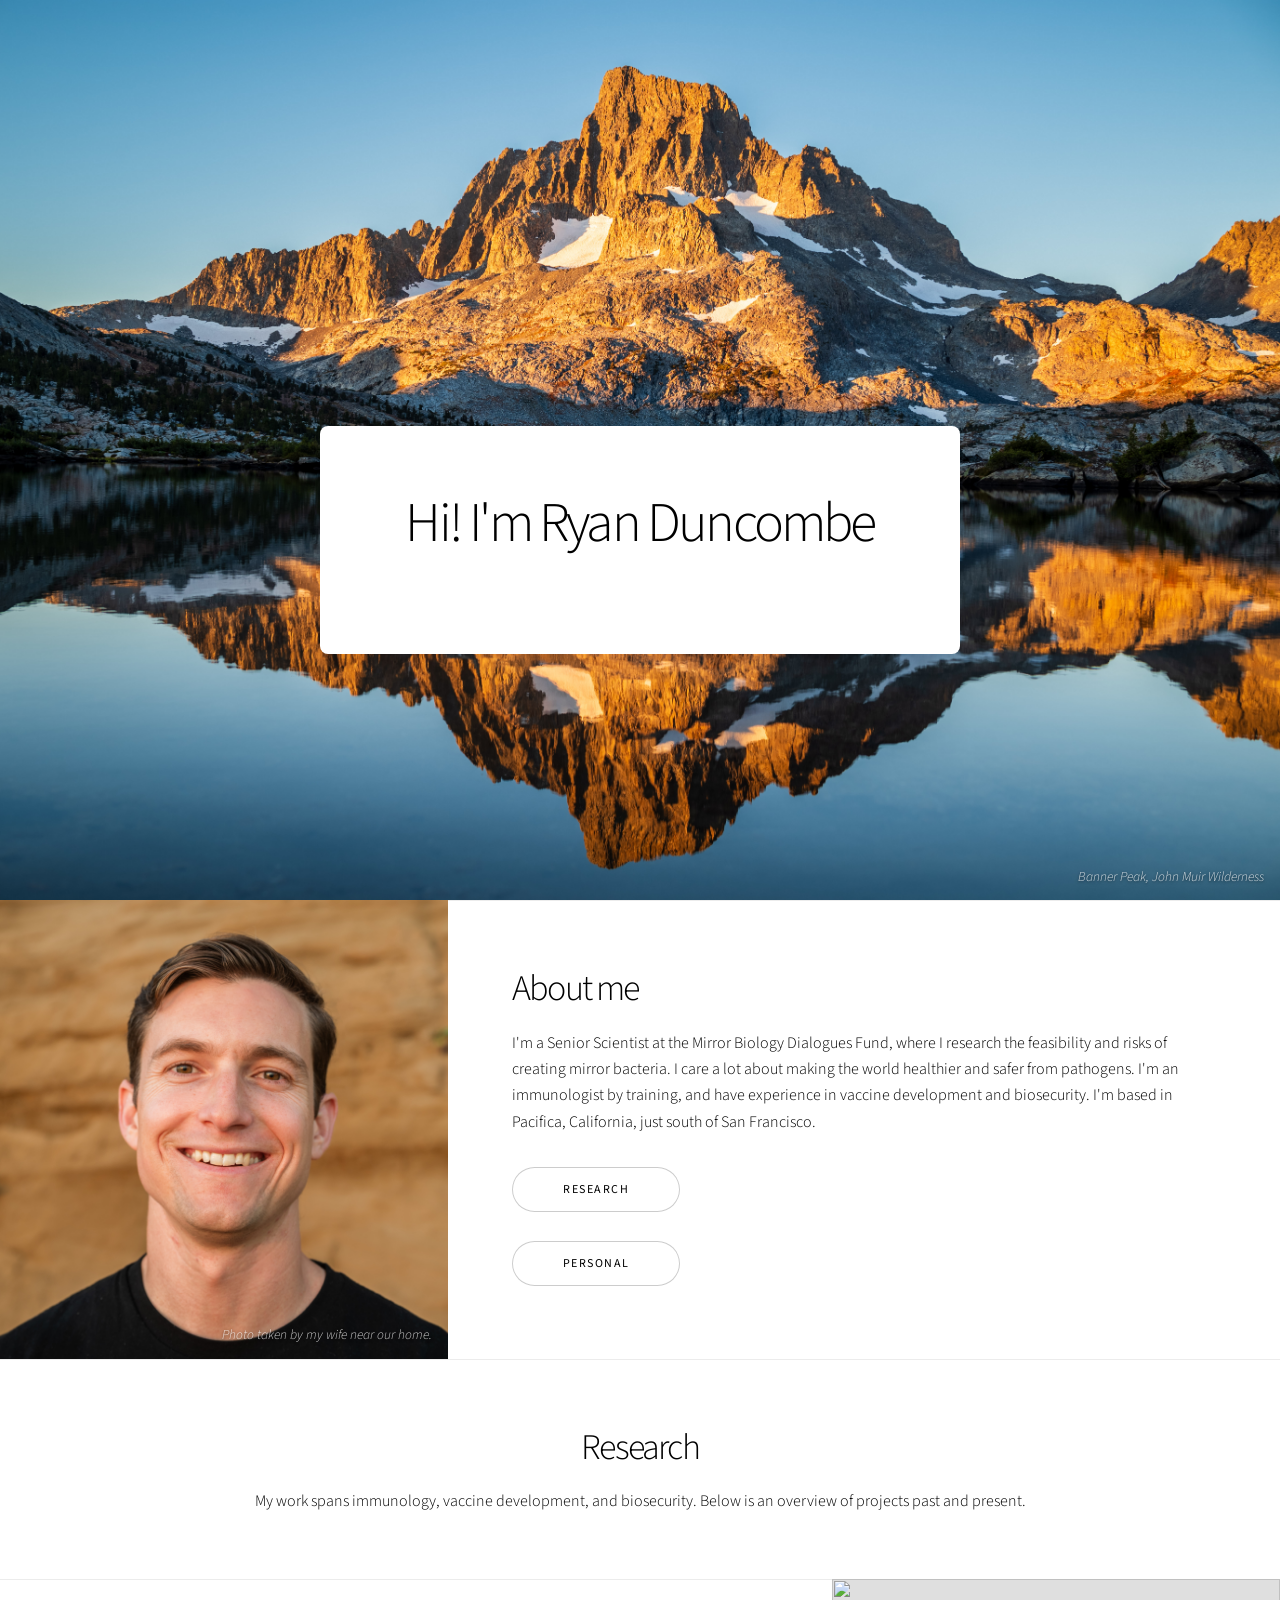
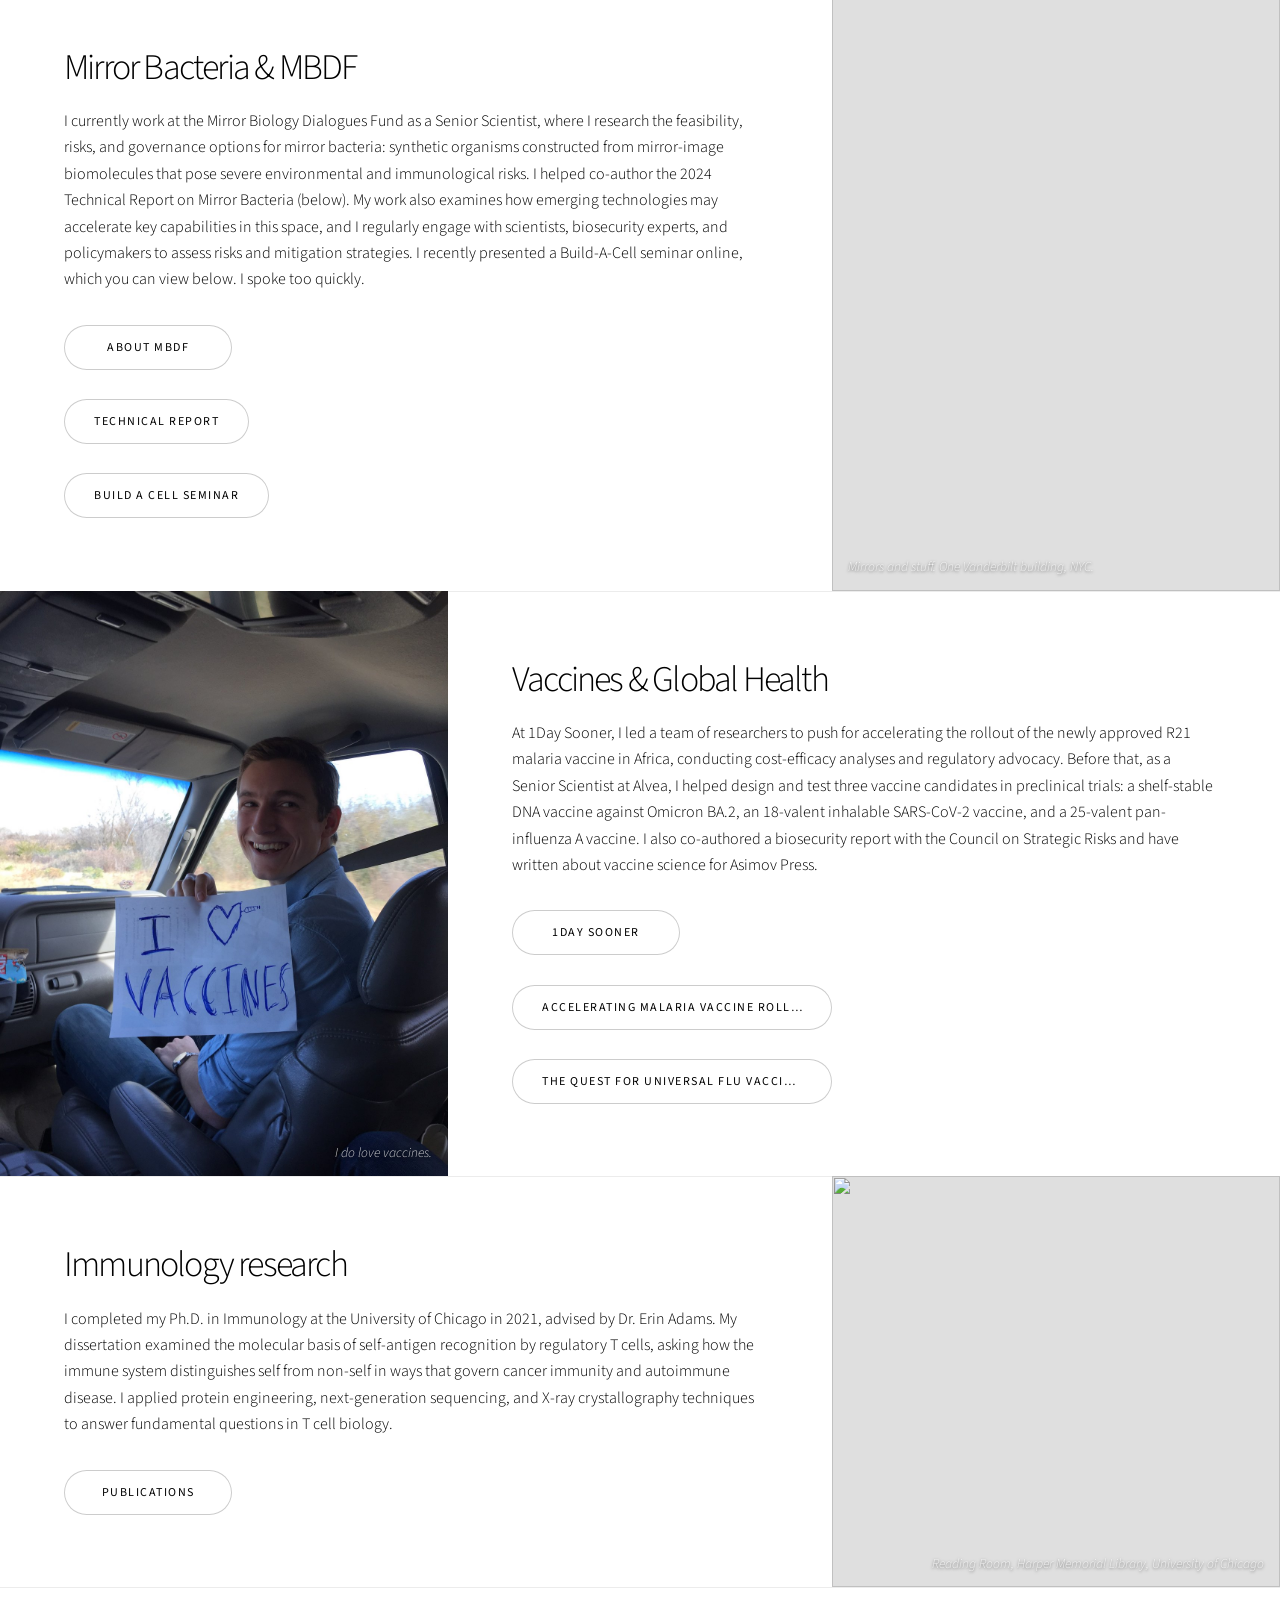
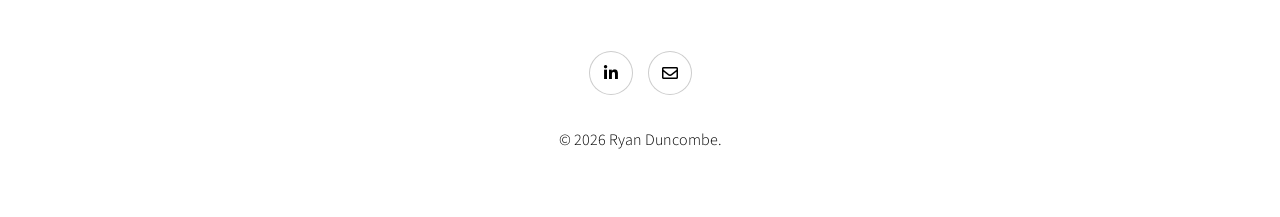
==== index.html @ a04cf66e "fixed books" ====
<!DOCTYPE HTML>
<!--
	Story by Pixelarity
	pixelarity.com | hello@pixelarity.com
	License: pixelarity.com/license
-->
<html>
	<head>
		<title>Ryan Duncombe</title>
		<meta charset="utf-8" />
		<meta name="viewport" content="width=device-width, initial-scale=1, user-scalable=no" />
		<link rel="stylesheet" href="assets/css/main.css" />
		<noscript><link rel="stylesheet" href="assets/css/noscript.css" /></noscript>
		<style>
			.actions.stacked .button { white-space: nowrap !important; }
			#wrapper > section:first-child .content {
				transform: translateY(10vh);
				text-align: center;
			}
			#wrapper > section:first-child .content h1 {
				margin-top: 0;
				margin-bottom: 0.25rem;
			}
		</style>
	</head>
	<body class="is-preload">

		<!-- Wrapper -->
			<div id="wrapper" class="divided">

				<!-- Banner -->
					<section class="banner style2 orient-center content-align-center image-position-center onload-image-fade-in onscroll-image-fade-in fullscreen">
						<div class="content">
							<h1>Hi! I'm Ryan Duncombe</h1>
							<p class="major"></p>
							<ul class="actions stacked">
							</ul>
						</div>
						<div class="image">
							<img src="images/bannerp.jpg" alt="" style="object-position: top;" />
							<p style="position: absolute; bottom: 0.75rem; right: 1rem; margin: 0; font-size: 0.85em; color: rgba(255,255,255,0.8); font-style: italic; text-shadow: 0 1px 3px rgba(0,0,0,0.6);">Banner Peak, John Muir Wilderness</p>
						</div>
					</section>

				<!-- About -->
					<section class="spotlight style1 orient-right content-align-left image-position-center onscroll-image-fade-in" id="about">
						<div class="content">
							<h2>About me</h2>
							<p>I'm a Senior Scientist at the Mirror Biology Dialogues Fund, where I research the feasibility and risks of creating mirror bacteria. I care a lot about making the world healthier and safer from pathogens. I'm an immunologist by training, and have experience in vaccine development and biosecurity. I'm based in Pacifica, California, just south of San Francisco.</p>
							<ul class="actions stacked">
								<li><a href="#research" class="button wide smooth-scroll-middle">Research</a></li>
								<li><a href="personal.html" class="button wide">Personal</a></li>
							</ul>
						</div>
						<div class="image">
							<img src="images/headshot.jpg" alt="" />
							<p style="position: absolute; bottom: 0.75rem; right: 1rem; margin: 0; font-size: 0.85em; color: rgba(255,255,255,0.8); font-style: italic; text-shadow: 0 1px 3px rgba(0,0,0,0.6);">Photo taken by my wife near our home.</p>
						</div>
					</section>

				<!-- Research -->
					<section class="wrapper style1 align-center" id="research">
						<div class="inner">
							<h2>Research</h2>
							<p>My work spans immunology, vaccine development, and biosecurity. Below is an overview of projects past and present.</p>
						</div>
					</section>

				<!-- Mirror Biology -->
					<section class="spotlight style1 orient-left content-align-left image-position-center onscroll-image-fade-in">
						<div class="content">
							<h2>Mirror Bacteria &amp; MBDF</h2>
							<p>I currently work at the Mirror Biology Dialogues Fund as a Senior Scientist, where I research the feasibility, risks, and governance options for mirror bacteria: synthetic organisms constructed from mirror-image biomolecules that pose severe environmental and immunological risks. I helped co-author the 2024 Technical Report on Mirror Bacteria (below). My work also examines how emerging technologies may accelerate key capabilities in this space, and I regularly engage with scientists, biosecurity experts, and policymakers to assess risks and mitigation strategies. I recently presented a Build-A-Cell seminar online, which you can view below. I spoke too quickly.</p>
							<ul class="actions stacked">
								<li><a href="https://mbdf.org" class="button wide">About MBDF</a></li>
								<li><a href="https://stacks.stanford.edu/file/druid:cv716pj4036/Technical%20Report%20on%20Mirror%20Bacteria%20Feasibility%20and%20Risks.pdf" class="button wide">Technical Report</a></li>
								<li><a href="https://www.youtube.com/watch?v=lYLIywiVwXE" class="button wide">Build a Cell Seminar</a></li>
							</ul>
						</div>
						<div class="image">
							<img src="images/mirrors.jpg" alt="" />
							<p style="position: absolute; bottom: 0.75rem; left: 1rem; margin: 0; font-size: 0.85em; color: rgba(255,255,255,0.8); font-style: italic; text-shadow: 0 1px 3px rgba(0,0,0,0.6);">Mirrors and stuff. One Vanderbilt building, NYC.</p>
						</div>
					</section>

				<!-- Vaccines & Global Health -->
					<section class="spotlight style1 orient-right content-align-left image-position-center onscroll-image-fade-in">
						<div class="content">
							<h2>Vaccines &amp; Global Health</h2>
							<p>At 1Day Sooner, I led a team of researchers to push for accelerating the rollout of the newly approved R21 malaria vaccine in Africa, conducting cost-efficacy analyses and regulatory advocacy. Before that, as a Senior Scientist at Alvea, I helped design and test three vaccine candidates in preclinical trials: a shelf-stable DNA vaccine against Omicron BA.2, an 18-valent inhalable SARS-CoV-2 vaccine, and a 25-valent pan-influenza A vaccine. I also co-authored a biosecurity report with the Council on Strategic Risks and have written about vaccine science for Asimov Press.</p>
							<ul class="actions stacked">
								<li><a href="https://www.1daysooner.org/" class="button wide">1Day Sooner</a></li>
								<li><a href="https://www.cgdev.org/publication/avoiding-another-lost-decade-malaria-vaccines" class="button wide">Accelerating malaria vaccine rollout</a></li>
								<li><a href="https://www.asimov.press/p/flu-vaccines" class="button wide">The Quest for Universal Flu Vaccines</a></li>
							</ul>
						</div>
						<div class="image">
							<img src="images/vaccines.jpg" alt="" />
								<p style="position: absolute; bottom: 0.75rem; right: 1rem; margin: 0; font-size: 0.85em; color: rgba(255,255,255,0.8); font-style: italic; text-shadow: 0 1px 3px rgba(0,0,0,0.6);">I do love vaccines.</p>

						</div>
					</section>

				<!-- Graduate School -->
					<section class="spotlight style1 orient-left content-align-left image-position-center onscroll-image-fade-in">
						<div class="content">
							<h2>Immunology research</h2>
							<p>I completed my Ph.D. in Immunology at the University of Chicago in 2021, advised by Dr. Erin Adams. My dissertation examined the molecular basis of self-antigen recognition by regulatory T cells, asking how the immune system distinguishes self from non-self in ways that govern cancer immunity and autoimmune disease. I applied protein engineering, next-generation sequencing, and X-ray crystallography techniques to answer fundamental questions in T cell biology.</p>
							<ul class="actions stacked">
								<li><a href="https://scholar.google.com/citations?user=dt-zPeYAAAAJ&hl=en&oi=ao" class="button wide">Publications</a></li>
							</ul>
						</div>
						<div class="image">
							<img src="images/Chicago.JPG" alt="" />
							<p style="position: absolute; bottom: 0.75rem; right: 1rem; margin: 0; font-size: 0.85em; color: rgba(255,255,255,0.8); font-style: italic; text-shadow: 0 1px 3px rgba(0,0,0,0.6);">Reading Room, Harper Memorial Library, University of Chicago</p>

						</div>
					</section>

				<!-- Footer -->
					<footer class="wrapper style1 align-center">
						<div class="inner">
							<ul class="icons">
								<li><a href="https://www.linkedin.com/in/ryan-duncombe/" class="icon brands style2 fa-linkedin-in"><span class="label">LinkedIn</span></a></li>
								<li><a href="mailto:ryduncombe@gmail.com" class="icon style2 fa-envelope"><span class="label">Email</span></a></li>
							</ul>
							<p>&copy; 2026 Ryan Duncombe.</p>
						</div>
					</footer>

			</div>

		<!-- Scripts -->
			<script src="assets/js/jquery.min.js"></script>
			<script src="assets/js/jquery.scrollex.min.js"></script>
			<script src="assets/js/jquery.scrolly.min.js"></script>
			<script src="assets/js/browser.min.js"></script>
			<script src="assets/js/breakpoints.min.js"></script>
			<script src="assets/js/util.js"></script>
			<script src="assets/js/main.js"></script>

	</body>
</html>
---- assets/css/main.css ----
@import url(fontawesome-all.min.css);
@import url("https://fonts.googleapis.com/css?family=Source+Sans+Pro:300,300i,400,400i");

/*
	Story by Pixelarity
	pixelarity.com | hello@pixelarity.com
	License: pixelarity.com/license
*/

html, body, div, span, applet, object,
iframe, h1, h2, h3, h4, h5, h6, p, blockquote,
pre, a, abbr, acronym, address, big, cite,
code, del, dfn, em, img, ins, kbd, q, s, samp,
small, strike, strong, sub, sup, tt, var, b,
u, i, center, dl, dt, dd, ol, ul, li, fieldset,
form, label, legend, table, caption, tbody,
tfoot, thead, tr, th, td, article, aside,
canvas, details, embed, figure, figcaption,
footer, header, hgroup, menu, nav, output, ruby,
section, summary, time, mark, audio, video {
	margin: 0;
	padding: 0;
	border: 0;
	font-size: 100%;
	font: inherit;
	vertical-align: baseline;}

article, aside, details, figcaption, figure,
footer, header, hgroup, menu, nav, section {
	display: block;}

body {
	line-height: 1;
}

ol, ul {
	list-style: none;
}

blockquote, q {
	quotes: none;
}

	blockquote:before, blockquote:after, q:before, q:after {
		content: '';
		content: none;
	}

table {
	border-collapse: collapse;
	border-spacing: 0;
}

body {
	-webkit-text-size-adjust: none;
}

mark {
	background-color: transparent;
	color: inherit;
}

input::-moz-focus-inner {
	border: 0;
	padding: 0;
}

input, select, textarea {
	-moz-appearance: none;
	-webkit-appearance: none;
	-ms-appearance: none;
	appearance: none;
}

/* Basic */

	@-ms-viewport {
		width: device-width;
	}

	body {
		-ms-overflow-style: scrollbar;
	}

	@media screen and (max-width: 480px) {

		html, body {
			min-width: 320px;
		}

	}

	html {
		box-sizing: border-box;
	}

	*, *:before, *:after {
		box-sizing: inherit;
	}

	body {
		background: #ffffff;
	}

		body.is-preload *, body.is-preload *:before, body.is-preload *:after {
			-moz-animation: none !important;
			-webkit-animation: none !important;
			-ms-animation: none !important;
			animation: none !important;
			-moz-transition: none !important;
			-webkit-transition: none !important;
			-ms-transition: none !important;
			transition: none !important;
		}

/* Type */

	html {
		font-size: 18pt;
	}

		@media screen and (max-width: 1680px) {

			html {
				font-size: 14pt;
			}

		}

		@media screen and (max-width: 1280px) {

			html {
				font-size: 12pt;
			}

		}

		@media screen and (max-width: 736px) {

			html {
				font-size: 11pt;
			}

		}

		@media screen and (max-width: 360px) {

			html {
				font-size: 10pt;
			}

		}

	body {
		background-color: #ffffff;
		color: #000000;
	}

	body, input, select, textarea {
		font-family: "Source Sans Pro", Helvetica, sans-serif;
		font-size: 1rem;
		font-weight: 300;
		line-height: 1.65;
	}

	a {
		-moz-transition: color 0.2s ease-in-out;
		-webkit-transition: color 0.2s ease-in-out;
		-ms-transition: color 0.2s ease-in-out;
		transition: color 0.2s ease-in-out;
		text-decoration: underline;
	}

		a:hover {
			text-decoration: none;
		}

	strong, b {
		font-weight: 400;
	}

	em, i {
		font-style: italic;
	}

	p {
		margin: 0 0 2rem 0;
	}

		p.major {
			font-size: 1.25rem;
		}

	h1, h2, h3, h4, h5, h6 {
		font-weight: 300;
		line-height: 1.375;
		letter-spacing: -0.05em;
		margin: 0 0 1rem 0;
	}

		h1 a, h2 a, h3 a, h4 a, h5 a, h6 a {
			color: inherit;
			text-decoration: none;
		}

	h1 {
		font-size: 3.5rem;
		line-height: 1.2;
	}

	h2 {
		font-size: 2.25rem;
	}

	h3 {
		font-size: 1.5rem;
	}

	h4 {
		font-size: 1.1rem;
	}

	h5 {
		font-size: 0.9rem;
	}

	h6 {
		font-size: 0.7rem;
	}

	sub {
		font-size: 0.8rem;
		position: relative;
		top: 0.5rem;
	}

	sup {
		font-size: 0.8rem;
		position: relative;
		top: -0.5rem;
	}

	blockquote {
		border-left: solid 4px;
		font-style: italic;
		margin: 0 0 2rem 0;
		padding: 0.5rem 0 0.5rem 2rem;
	}

	code {
		border-radius: 4px;
		font-family: "Courier New", monospace;
		font-size: 0.9em;
		margin: 0 0.25rem;
		padding: 0.25rem 0.325rem;
	}

	pre {
		-webkit-overflow-scrolling: touch;
		font-family: "Courier New", monospace;
		font-size: 0.9em;
		margin: 0 0 2rem 0;
	}

		pre code {
			display: block;
			line-height: 1.5;
			padding: 0.75rem 1rem;
			overflow-x: auto;
		}

	hr {
		border: 0;
		border-bottom: solid 1px;
		margin: 2.5rem 0;
	}

		hr.major {
			margin: 3.5rem 0;
		}

	.align-left {
		text-align: left;
	}

	.align-center {
		text-align: center;
	}

	.align-right {
		text-align: right;
	}

	@media screen and (max-width: 736px) {

		p.major {
			font-size: 1.1rem;
		}

		h1 {
			font-size: 2.5rem;
		}

		h2 {
			font-size: 2rem;
		}

		h3 {
			font-size: 1.25rem;
		}

		h4 {
			font-size: 1rem;
		}

	}

	input, select, textarea {
		color: #000000;
	}

	a {
		color: #000000;
	}

		a:hover {
			color: #47D3E5;
		}

	strong, b {
		color: #000000;
	}

	h1, h2, h3, h4, h5, h6 {
		color: #000000;
	}

	blockquote {
		border-left-color: rgba(0, 0, 0, 0.2);
	}

	code {
		background: rgba(0, 0, 0, 0.05);
		border-color: rgba(0, 0, 0, 0.2);
	}

	hr {
		border-bottom-color: rgba(0, 0, 0, 0.2);
	}

/* Row */

	.row {
		display: flex;
		flex-wrap: wrap;
		box-sizing: border-box;
		align-items: stretch;
	}

		.row > * {
			box-sizing: border-box;
		}

		.row.gtr-uniform > * > :last-child {
			margin-bottom: 0;
		}

		.row.aln-left {
			justify-content: flex-start;
		}

		.row.aln-center {
			justify-content: center;
		}

		.row.aln-right {
			justify-content: flex-end;
		}

		.row.aln-top {
			align-items: flex-start;
		}

		.row.aln-middle {
			align-items: center;
		}

		.row.aln-bottom {
			align-items: flex-end;
		}

		.row > .imp {
			order: -1;
		}

		.row > .col-1 {
			width: 8.33333%;
		}

		.row > .off-1 {
			margin-left: 8.33333%;
		}

		.row > .col-2 {
			width: 16.66667%;
		}

		.row > .off-2 {
			margin-left: 16.66667%;
		}

		.row > .col-3 {
			width: 25%;
		}

		.row > .off-3 {
			margin-left: 25%;
		}

		.row > .col-4 {
			width: 33.33333%;
		}

		.row > .off-4 {
			margin-left: 33.33333%;
		}

		.row > .col-5 {
			width: 41.66667%;
		}

		.row > .off-5 {
			margin-left: 41.66667%;
		}

		.row > .col-6 {
			width: 50%;
		}

		.row > .off-6 {
			margin-left: 50%;
		}

		.row > .col-7 {
			width: 58.33333%;
		}

		.row > .off-7 {
			margin-left: 58.33333%;
		}

		.row > .col-8 {
			width: 66.66667%;
		}

		.row > .off-8 {
			margin-left: 66.66667%;
		}

		.row > .col-9 {
			width: 75%;
		}

		.row > .off-9 {
			margin-left: 75%;
		}

		.row > .col-10 {
			width: 83.33333%;
		}

		.row > .off-10 {
			margin-left: 83.33333%;
		}

		.row > .col-11 {
			width: 91.66667%;
		}

		.row > .off-11 {
			margin-left: 91.66667%;
		}

		.row > .col-12 {
			width: 100%;
		}

		.row > .off-12 {
			margin-left: 100%;
		}

		.row.gtr-0 {
			margin-top: 0;
			margin-left: 0rem;
		}

			.row.gtr-0 > * {
				padding: 0 0 0 0rem;
			}

			.row.gtr-0.gtr-uniform {
				margin-top: 0rem;
			}

				.row.gtr-0.gtr-uniform > * {
					padding-top: 0rem;
				}

		.row.gtr-25 {
			margin-top: 0;
			margin-left: -0.5rem;
		}

			.row.gtr-25 > * {
				padding: 0 0 0 0.5rem;
			}

			.row.gtr-25.gtr-uniform {
				margin-top: -0.5rem;
			}

				.row.gtr-25.gtr-uniform > * {
					padding-top: 0.5rem;
				}

		.row.gtr-50 {
			margin-top: 0;
			margin-left: -1rem;
		}

			.row.gtr-50 > * {
				padding: 0 0 0 1rem;
			}

			.row.gtr-50.gtr-uniform {
				margin-top: -1rem;
			}

				.row.gtr-50.gtr-uniform > * {
					padding-top: 1rem;
				}

		.row {
			margin-top: 0;
			margin-left: -2rem;
		}

			.row > * {
				padding: 0 0 0 2rem;
			}

			.row.gtr-uniform {
				margin-top: -2rem;
			}

				.row.gtr-uniform > * {
					padding-top: 2rem;
				}

		.row.gtr-150 {
			margin-top: 0;
			margin-left: -3rem;
		}

			.row.gtr-150 > * {
				padding: 0 0 0 3rem;
			}

			.row.gtr-150.gtr-uniform {
				margin-top: -3rem;
			}

				.row.gtr-150.gtr-uniform > * {
					padding-top: 3rem;
				}

		.row.gtr-200 {
			margin-top: 0;
			margin-left: -4rem;
		}

			.row.gtr-200 > * {
				padding: 0 0 0 4rem;
			}

			.row.gtr-200.gtr-uniform {
				margin-top: -4rem;
			}

				.row.gtr-200.gtr-uniform > * {
					padding-top: 4rem;
				}

		@media screen and (max-width: 1680px) {

			.row {
				display: flex;
				flex-wrap: wrap;
				box-sizing: border-box;
				align-items: stretch;
			}

				.row > * {
					box-sizing: border-box;
				}

				.row.gtr-uniform > * > :last-child {
					margin-bottom: 0;
				}

				.row.aln-left {
					justify-content: flex-start;
				}

				.row.aln-center {
					justify-content: center;
				}

				.row.aln-right {
					justify-content: flex-end;
				}

				.row.aln-top {
					align-items: flex-start;
				}

				.row.aln-middle {
					align-items: center;
				}

				.row.aln-bottom {
					align-items: flex-end;
				}

				.row > .imp-xlarge {
					order: -1;
				}

				.row > .col-1-xlarge {
					width: 8.33333%;
				}

				.row > .off-1-xlarge {
					margin-left: 8.33333%;
				}

				.row > .col-2-xlarge {
					width: 16.66667%;
				}

				.row > .off-2-xlarge {
					margin-left: 16.66667%;
				}

				.row > .col-3-xlarge {
					width: 25%;
				}

				.row > .off-3-xlarge {
					margin-left: 25%;
				}

				.row > .col-4-xlarge {
					width: 33.33333%;
				}

				.row > .off-4-xlarge {
					margin-left: 33.33333%;
				}

				.row > .col-5-xlarge {
					width: 41.66667%;
				}

				.row > .off-5-xlarge {
					margin-left: 41.66667%;
				}

				.row > .col-6-xlarge {
					width: 50%;
				}

				.row > .off-6-xlarge {
					margin-left: 50%;
				}

				.row > .col-7-xlarge {
					width: 58.33333%;
				}

				.row > .off-7-xlarge {
					margin-left: 58.33333%;
				}

				.row > .col-8-xlarge {
					width: 66.66667%;
				}

				.row > .off-8-xlarge {
					margin-left: 66.66667%;
				}

				.row > .col-9-xlarge {
					width: 75%;
				}

				.row > .off-9-xlarge {
					margin-left: 75%;
				}

				.row > .col-10-xlarge {
					width: 83.33333%;
				}

				.row > .off-10-xlarge {
					margin-left: 83.33333%;
				}

				.row > .col-11-xlarge {
					width: 91.66667%;
				}

				.row > .off-11-xlarge {
					margin-left: 91.66667%;
				}

				.row > .col-12-xlarge {
					width: 100%;
				}

				.row > .off-12-xlarge {
					margin-left: 100%;
				}

				.row.gtr-0 {
					margin-top: 0;
					margin-left: 0rem;
				}

					.row.gtr-0 > * {
						padding: 0 0 0 0rem;
					}

					.row.gtr-0.gtr-uniform {
						margin-top: 0rem;
					}

						.row.gtr-0.gtr-uniform > * {
							padding-top: 0rem;
						}

				.row.gtr-25 {
					margin-top: 0;
					margin-left: -0.5rem;
				}

					.row.gtr-25 > * {
						padding: 0 0 0 0.5rem;
					}

					.row.gtr-25.gtr-uniform {
						margin-top: -0.5rem;
					}

						.row.gtr-25.gtr-uniform > * {
							padding-top: 0.5rem;
						}

				.row.gtr-50 {
					margin-top: 0;
					margin-left: -1rem;
				}

					.row.gtr-50 > * {
						padding: 0 0 0 1rem;
					}

					.row.gtr-50.gtr-uniform {
						margin-top: -1rem;
					}

						.row.gtr-50.gtr-uniform > * {
							padding-top: 1rem;
						}

				.row {
					margin-top: 0;
					margin-left: -2rem;
				}

					.row > * {
						padding: 0 0 0 2rem;
					}

					.row.gtr-uniform {
						margin-top: -2rem;
					}

						.row.gtr-uniform > * {
							padding-top: 2rem;
						}

				.row.gtr-150 {
					margin-top: 0;
					margin-left: -3rem;
				}

					.row.gtr-150 > * {
						padding: 0 0 0 3rem;
					}

					.row.gtr-150.gtr-uniform {
						margin-top: -3rem;
					}

						.row.gtr-150.gtr-uniform > * {
							padding-top: 3rem;
						}

				.row.gtr-200 {
					margin-top: 0;
					margin-left: -4rem;
				}

					.row.gtr-200 > * {
						padding: 0 0 0 4rem;
					}

					.row.gtr-200.gtr-uniform {
						margin-top: -4rem;
					}

						.row.gtr-200.gtr-uniform > * {
							padding-top: 4rem;
						}

		}

		@media screen and (max-width: 1280px) {

			.row {
				display: flex;
				flex-wrap: wrap;
				box-sizing: border-box;
				align-items: stretch;
			}

				.row > * {
					box-sizing: border-box;
				}

				.row.gtr-uniform > * > :last-child {
					margin-bottom: 0;
				}

				.row.aln-left {
					justify-content: flex-start;
				}

				.row.aln-center {
					justify-content: center;
				}

				.row.aln-right {
					justify-content: flex-end;
				}

				.row.aln-top {
					align-items: flex-start;
				}

				.row.aln-middle {
					align-items: center;
				}

				.row.aln-bottom {
					align-items: flex-end;
				}

				.row > .imp-large {
					order: -1;
				}

				.row > .col-1-large {
					width: 8.33333%;
				}

				.row > .off-1-large {
					margin-left: 8.33333%;
				}

				.row > .col-2-large {
					width: 16.66667%;
				}

				.row > .off-2-large {
					margin-left: 16.66667%;
				}

				.row > .col-3-large {
					width: 25%;
				}

				.row > .off-3-large {
					margin-left: 25%;
				}

				.row > .col-4-large {
					width: 33.33333%;
				}

				.row > .off-4-large {
					margin-left: 33.33333%;
				}

				.row > .col-5-large {
					width: 41.66667%;
				}

				.row > .off-5-large {
					margin-left: 41.66667%;
				}

				.row > .col-6-large {
					width: 50%;
				}

				.row > .off-6-large {
					margin-left: 50%;
				}

				.row > .col-7-large {
					width: 58.33333%;
				}

				.row > .off-7-large {
					margin-left: 58.33333%;
				}

				.row > .col-8-large {
					width: 66.66667%;
				}

				.row > .off-8-large {
					margin-left: 66.66667%;
				}

				.row > .col-9-large {
					width: 75%;
				}

				.row > .off-9-large {
					margin-left: 75%;
				}

				.row > .col-10-large {
					width: 83.33333%;
				}

				.row > .off-10-large {
					margin-left: 83.33333%;
				}

				.row > .col-11-large {
					width: 91.66667%;
				}

				.row > .off-11-large {
					margin-left: 91.66667%;
				}

				.row > .col-12-large {
					width: 100%;
				}

				.row > .off-12-large {
					margin-left: 100%;
				}

				.row.gtr-0 {
					margin-top: 0;
					margin-left: 0rem;
				}

					.row.gtr-0 > * {
						padding: 0 0 0 0rem;
					}

					.row.gtr-0.gtr-uniform {
						margin-top: 0rem;
					}

						.row.gtr-0.gtr-uniform > * {
							padding-top: 0rem;
						}

				.row.gtr-25 {
					margin-top: 0;
					margin-left: -0.5rem;
				}

					.row.gtr-25 > * {
						padding: 0 0 0 0.5rem;
					}

					.row.gtr-25.gtr-uniform {
						margin-top: -0.5rem;
					}

						.row.gtr-25.gtr-uniform > * {
							padding-top: 0.5rem;
						}

				.row.gtr-50 {
					margin-top: 0;
					margin-left: -1rem;
				}

					.row.gtr-50 > * {
						padding: 0 0 0 1rem;
					}

					.row.gtr-50.gtr-uniform {
						margin-top: -1rem;
					}

						.row.gtr-50.gtr-uniform > * {
							padding-top: 1rem;
						}

				.row {
					margin-top: 0;
					margin-left: -2rem;
				}

					.row > * {
						padding: 0 0 0 2rem;
					}

					.row.gtr-uniform {
						margin-top: -2rem;
					}

						.row.gtr-uniform > * {
							padding-top: 2rem;
						}

				.row.gtr-150 {
					margin-top: 0;
					margin-left: -3rem;
				}

					.row.gtr-150 > * {
						padding: 0 0 0 3rem;
					}

					.row.gtr-150.gtr-uniform {
						margin-top: -3rem;
					}

						.row.gtr-150.gtr-uniform > * {
							padding-top: 3rem;
						}

				.row.gtr-200 {
					margin-top: 0;
					margin-left: -4rem;
				}

					.row.gtr-200 > * {
						padding: 0 0 0 4rem;
					}

					.row.gtr-200.gtr-uniform {
						margin-top: -4rem;
					}

						.row.gtr-200.gtr-uniform > * {
							padding-top: 4rem;
						}

		}

		@media screen and (max-width: 980px) {

			.row {
				display: flex;
				flex-wrap: wrap;
				box-sizing: border-box;
				align-items: stretch;
			}

				.row > * {
					box-sizing: border-box;
				}

				.row.gtr-uniform > * > :last-child {
					margin-bottom: 0;
				}

				.row.aln-left {
					justify-content: flex-start;
				}

				.row.aln-center {
					justify-content: center;
				}

				.row.aln-right {
					justify-content: flex-end;
				}

				.row.aln-top {
					align-items: flex-start;
				}

				.row.aln-middle {
					align-items: center;
				}

				.row.aln-bottom {
					align-items: flex-end;
				}

				.row > .imp-medium {
					order: -1;
				}

				.row > .col-1-medium {
					width: 8.33333%;
				}

				.row > .off-1-medium {
					margin-left: 8.33333%;
				}

				.row > .col-2-medium {
					width: 16.66667%;
				}

				.row > .off-2-medium {
					margin-left: 16.66667%;
				}

				.row > .col-3-medium {
					width: 25%;
				}

				.row > .off-3-medium {
					margin-left: 25%;
				}

				.row > .col-4-medium {
					width: 33.33333%;
				}

				.row > .off-4-medium {
					margin-left: 33.33333%;
				}

				.row > .col-5-medium {
					width: 41.66667%;
				}

				.row > .off-5-medium {
					margin-left: 41.66667%;
				}

				.row > .col-6-medium {
					width: 50%;
				}

				.row > .off-6-medium {
					margin-left: 50%;
				}

				.row > .col-7-medium {
					width: 58.33333%;
				}

				.row > .off-7-medium {
					margin-left: 58.33333%;
				}

				.row > .col-8-medium {
					width: 66.66667%;
				}

				.row > .off-8-medium {
					margin-left: 66.66667%;
				}

				.row > .col-9-medium {
					width: 75%;
				}

				.row > .off-9-medium {
					margin-left: 75%;
				}

				.row > .col-10-medium {
					width: 83.33333%;
				}

				.row > .off-10-medium {
					margin-left: 83.33333%;
				}

				.row > .col-11-medium {
					width: 91.66667%;
				}

				.row > .off-11-medium {
					margin-left: 91.66667%;
				}

				.row > .col-12-medium {
					width: 100%;
				}

				.row > .off-12-medium {
					margin-left: 100%;
				}

				.row.gtr-0 {
					margin-top: 0;
					margin-left: 0rem;
				}

					.row.gtr-0 > * {
						padding: 0 0 0 0rem;
					}

					.row.gtr-0.gtr-uniform {
						margin-top: 0rem;
					}

						.row.gtr-0.gtr-uniform > * {
							padding-top: 0rem;
						}

				.row.gtr-25 {
					margin-top: 0;
					margin-left: -0.5rem;
				}

					.row.gtr-25 > * {
						padding: 0 0 0 0.5rem;
					}

					.row.gtr-25.gtr-uniform {
						margin-top: -0.5rem;
					}

						.row.gtr-25.gtr-uniform > * {
							padding-top: 0.5rem;
						}

				.row.gtr-50 {
					margin-top: 0;
					margin-left: -1rem;
				}

					.row.gtr-50 > * {
						padding: 0 0 0 1rem;
					}

					.row.gtr-50.gtr-uniform {
						margin-top: -1rem;
					}

						.row.gtr-50.gtr-uniform > * {
							padding-top: 1rem;
						}

				.row {
					margin-top: 0;
					margin-left: -2rem;
				}

					.row > * {
						padding: 0 0 0 2rem;
					}

					.row.gtr-uniform {
						margin-top: -2rem;
					}

						.row.gtr-uniform > * {
							padding-top: 2rem;
						}

				.row.gtr-150 {
					margin-top: 0;
					margin-left: -3rem;
				}

					.row.gtr-150 > * {
						padding: 0 0 0 3rem;
					}

					.row.gtr-150.gtr-uniform {
						margin-top: -3rem;
					}

						.row.gtr-150.gtr-uniform > * {
							padding-top: 3rem;
						}

				.row.gtr-200 {
					margin-top: 0;
					margin-left: -4rem;
				}

					.row.gtr-200 > * {
						padding: 0 0 0 4rem;
					}

					.row.gtr-200.gtr-uniform {
						margin-top: -4rem;
					}

						.row.gtr-200.gtr-uniform > * {
							padding-top: 4rem;
						}

		}

		@media screen and (max-width: 736px) {

			.row {
				display: flex;
				flex-wrap: wrap;
				box-sizing: border-box;
				align-items: stretch;
			}

				.row > * {
					box-sizing: border-box;
				}

				.row.gtr-uniform > * > :last-child {
					margin-bottom: 0;
				}

				.row.aln-left {
					justify-content: flex-start;
				}

				.row.aln-center {
					justify-content: center;
				}

				.row.aln-right {
					justify-content: flex-end;
				}

				.row.aln-top {
					align-items: flex-start;
				}

				.row.aln-middle {
					align-items: center;
				}

				.row.aln-bottom {
					align-items: flex-end;
				}

				.row > .imp-small {
					order: -1;
				}

				.row > .col-1-small {
					width: 8.33333%;
				}

				.row > .off-1-small {
					margin-left: 8.33333%;
				}

				.row > .col-2-small {
					width: 16.66667%;
				}

				.row > .off-2-small {
					margin-left: 16.66667%;
				}

				.row > .col-3-small {
					width: 25%;
				}

				.row > .off-3-small {
					margin-left: 25%;
				}

				.row > .col-4-small {
					width: 33.33333%;
				}

				.row > .off-4-small {
					margin-left: 33.33333%;
				}

				.row > .col-5-small {
					width: 41.66667%;
				}

				.row > .off-5-small {
					margin-left: 41.66667%;
				}

				.row > .col-6-small {
					width: 50%;
				}

				.row > .off-6-small {
					margin-left: 50%;
				}

				.row > .col-7-small {
					width: 58.33333%;
				}

				.row > .off-7-small {
					margin-left: 58.33333%;
				}

				.row > .col-8-small {
					width: 66.66667%;
				}

				.row > .off-8-small {
					margin-left: 66.66667%;
				}

				.row > .col-9-small {
					width: 75%;
				}

				.row > .off-9-small {
					margin-left: 75%;
				}

				.row > .col-10-small {
					width: 83.33333%;
				}

				.row > .off-10-small {
					margin-left: 83.33333%;
				}

				.row > .col-11-small {
					width: 91.66667%;
				}

				.row > .off-11-small {
					margin-left: 91.66667%;
				}

				.row > .col-12-small {
					width: 100%;
				}

				.row > .off-12-small {
					margin-left: 100%;
				}

				.row.gtr-0 {
					margin-top: 0;
					margin-left: 0rem;
				}

					.row.gtr-0 > * {
						padding: 0 0 0 0rem;
					}

					.row.gtr-0.gtr-uniform {
						margin-top: 0rem;
					}

						.row.gtr-0.gtr-uniform > * {
							padding-top: 0rem;
						}

				.row.gtr-25 {
					margin-top: 0;
					margin-left: -0.5rem;
				}

					.row.gtr-25 > * {
						padding: 0 0 0 0.5rem;
					}

					.row.gtr-25.gtr-uniform {
						margin-top: -0.5rem;
					}

						.row.gtr-25.gtr-uniform > * {
							padding-top: 0.5rem;
						}

				.row.gtr-50 {
					margin-top: 0;
					margin-left: -1rem;
				}

					.row.gtr-50 > * {
						padding: 0 0 0 1rem;
					}

					.row.gtr-50.gtr-uniform {
						margin-top: -1rem;
					}

						.row.gtr-50.gtr-uniform > * {
							padding-top: 1rem;
						}

				.row {
					margin-top: 0;
					margin-left: -2rem;
				}

					.row > * {
						padding: 0 0 0 2rem;
					}

					.row.gtr-uniform {
						margin-top: -2rem;
					}

						.row.gtr-uniform > * {
							padding-top: 2rem;
						}

				.row.gtr-150 {
					margin-top: 0;
					margin-left: -3rem;
				}

					.row.gtr-150 > * {
						padding: 0 0 0 3rem;
					}

					.row.gtr-150.gtr-uniform {
						margin-top: -3rem;
					}

						.row.gtr-150.gtr-uniform > * {
							padding-top: 3rem;
						}

				.row.gtr-200 {
					margin-top: 0;
					margin-left: -4rem;
				}

					.row.gtr-200 > * {
						padding: 0 0 0 4rem;
					}

					.row.gtr-200.gtr-uniform {
						margin-top: -4rem;
					}

						.row.gtr-200.gtr-uniform > * {
							padding-top: 4rem;
						}

		}

		@media screen and (max-width: 480px) {

			.row {
				display: flex;
				flex-wrap: wrap;
				box-sizing: border-box;
				align-items: stretch;
			}

				.row > * {
					box-sizing: border-box;
				}

				.row.gtr-uniform > * > :last-child {
					margin-bottom: 0;
				}

				.row.aln-left {
					justify-content: flex-start;
				}

				.row.aln-center {
					justify-content: center;
				}

				.row.aln-right {
					justify-content: flex-end;
				}

				.row.aln-top {
					align-items: flex-start;
				}

				.row.aln-middle {
					align-items: center;
				}

				.row.aln-bottom {
					align-items: flex-end;
				}

				.row > .imp-xsmall {
					order: -1;
				}

				.row > .col-1-xsmall {
					width: 8.33333%;
				}

				.row > .off-1-xsmall {
					margin-left: 8.33333%;
				}

				.row > .col-2-xsmall {
					width: 16.66667%;
				}

				.row > .off-2-xsmall {
					margin-left: 16.66667%;
				}

				.row > .col-3-xsmall {
					width: 25%;
				}

				.row > .off-3-xsmall {
					margin-left: 25%;
				}

				.row > .col-4-xsmall {
					width: 33.33333%;
				}

				.row > .off-4-xsmall {
					margin-left: 33.33333%;
				}

				.row > .col-5-xsmall {
					width: 41.66667%;
				}

				.row > .off-5-xsmall {
					margin-left: 41.66667%;
				}

				.row > .col-6-xsmall {
					width: 50%;
				}

				.row > .off-6-xsmall {
					margin-left: 50%;
				}

				.row > .col-7-xsmall {
					width: 58.33333%;
				}

				.row > .off-7-xsmall {
					margin-left: 58.33333%;
				}

				.row > .col-8-xsmall {
					width: 66.66667%;
				}

				.row > .off-8-xsmall {
					margin-left: 66.66667%;
				}

				.row > .col-9-xsmall {
					width: 75%;
				}

				.row > .off-9-xsmall {
					margin-left: 75%;
				}

				.row > .col-10-xsmall {
					width: 83.33333%;
				}

				.row > .off-10-xsmall {
					margin-left: 83.33333%;
				}

				.row > .col-11-xsmall {
					width: 91.66667%;
				}

				.row > .off-11-xsmall {
					margin-left: 91.66667%;
				}

				.row > .col-12-xsmall {
					width: 100%;
				}

				.row > .off-12-xsmall {
					margin-left: 100%;
				}

				.row.gtr-0 {
					margin-top: 0;
					margin-left: 0rem;
				}

					.row.gtr-0 > * {
						padding: 0 0 0 0rem;
					}

					.row.gtr-0.gtr-uniform {
						margin-top: 0rem;
					}

						.row.gtr-0.gtr-uniform > * {
							padding-top: 0rem;
						}

				.row.gtr-25 {
					margin-top: 0;
					margin-left: -0.5rem;
				}

					.row.gtr-25 > * {
						padding: 0 0 0 0.5rem;
					}

					.row.gtr-25.gtr-uniform {
						margin-top: -0.5rem;
					}

						.row.gtr-25.gtr-uniform > * {
							padding-top: 0.5rem;
						}

				.row.gtr-50 {
					margin-top: 0;
					margin-left: -1rem;
				}

					.row.gtr-50 > * {
						padding: 0 0 0 1rem;
					}

					.row.gtr-50.gtr-uniform {
						margin-top: -1rem;
					}

						.row.gtr-50.gtr-uniform > * {
							padding-top: 1rem;
						}

				.row {
					margin-top: 0;
					margin-left: -2rem;
				}

					.row > * {
						padding: 0 0 0 2rem;
					}

					.row.gtr-uniform {
						margin-top: -2rem;
					}

						.row.gtr-uniform > * {
							padding-top: 2rem;
						}

				.row.gtr-150 {
					margin-top: 0;
					margin-left: -3rem;
				}

					.row.gtr-150 > * {
						padding: 0 0 0 3rem;
					}

					.row.gtr-150.gtr-uniform {
						margin-top: -3rem;
					}

						.row.gtr-150.gtr-uniform > * {
							padding-top: 3rem;
						}

				.row.gtr-200 {
					margin-top: 0;
					margin-left: -4rem;
				}

					.row.gtr-200 > * {
						padding: 0 0 0 4rem;
					}

					.row.gtr-200.gtr-uniform {
						margin-top: -4rem;
					}

						.row.gtr-200.gtr-uniform > * {
							padding-top: 4rem;
						}

		}

		@media screen and (max-width: 360px) {

			.row {
				display: flex;
				flex-wrap: wrap;
				box-sizing: border-box;
				align-items: stretch;
			}

				.row > * {
					box-sizing: border-box;
				}

				.row.gtr-uniform > * > :last-child {
					margin-bottom: 0;
				}

				.row.aln-left {
					justify-content: flex-start;
				}

				.row.aln-center {
					justify-content: center;
				}

				.row.aln-right {
					justify-content: flex-end;
				}

				.row.aln-top {
					align-items: flex-start;
				}

				.row.aln-middle {
					align-items: center;
				}

				.row.aln-bottom {
					align-items: flex-end;
				}

				.row > .imp-xxsmall {
					order: -1;
				}

				.row > .col-1-xxsmall {
					width: 8.33333%;
				}

				.row > .off-1-xxsmall {
					margin-left: 8.33333%;
				}

				.row > .col-2-xxsmall {
					width: 16.66667%;
				}

				.row > .off-2-xxsmall {
					margin-left: 16.66667%;
				}

				.row > .col-3-xxsmall {
					width: 25%;
				}

				.row > .off-3-xxsmall {
					margin-left: 25%;
				}

				.row > .col-4-xxsmall {
					width: 33.33333%;
				}

				.row > .off-4-xxsmall {
					margin-left: 33.33333%;
				}

				.row > .col-5-xxsmall {
					width: 41.66667%;
				}

				.row > .off-5-xxsmall {
					margin-left: 41.66667%;
				}

				.row > .col-6-xxsmall {
					width: 50%;
				}

				.row > .off-6-xxsmall {
					margin-left: 50%;
				}

				.row > .col-7-xxsmall {
					width: 58.33333%;
				}

				.row > .off-7-xxsmall {
					margin-left: 58.33333%;
				}

				.row > .col-8-xxsmall {
					width: 66.66667%;
				}

				.row > .off-8-xxsmall {
					margin-left: 66.66667%;
				}

				.row > .col-9-xxsmall {
					width: 75%;
				}

				.row > .off-9-xxsmall {
					margin-left: 75%;
				}

				.row > .col-10-xxsmall {
					width: 83.33333%;
				}

				.row > .off-10-xxsmall {
					margin-left: 83.33333%;
				}

				.row > .col-11-xxsmall {
					width: 91.66667%;
				}

				.row > .off-11-xxsmall {
					margin-left: 91.66667%;
				}

				.row > .col-12-xxsmall {
					width: 100%;
				}

				.row > .off-12-xxsmall {
					margin-left: 100%;
				}

				.row.gtr-0 {
					margin-top: 0;
					margin-left: 0rem;
				}

					.row.gtr-0 > * {
						padding: 0 0 0 0rem;
					}

					.row.gtr-0.gtr-uniform {
						margin-top: 0rem;
					}

						.row.gtr-0.gtr-uniform > * {
							padding-top: 0rem;
						}

				.row.gtr-25 {
					margin-top: 0;
					margin-left: -0.5rem;
				}

					.row.gtr-25 > * {
						padding: 0 0 0 0.5rem;
					}

					.row.gtr-25.gtr-uniform {
						margin-top: -0.5rem;
					}

						.row.gtr-25.gtr-uniform > * {
							padding-top: 0.5rem;
						}

				.row.gtr-50 {
					margin-top: 0;
					margin-left: -1rem;
				}

					.row.gtr-50 > * {
						padding: 0 0 0 1rem;
					}

					.row.gtr-50.gtr-uniform {
						margin-top: -1rem;
					}

						.row.gtr-50.gtr-uniform > * {
							padding-top: 1rem;
						}

				.row {
					margin-top: 0;
					margin-left: -2rem;
				}

					.row > * {
						padding: 0 0 0 2rem;
					}

					.row.gtr-uniform {
						margin-top: -2rem;
					}

						.row.gtr-uniform > * {
							padding-top: 2rem;
						}

				.row.gtr-150 {
					margin-top: 0;
					margin-left: -3rem;
				}

					.row.gtr-150 > * {
						padding: 0 0 0 3rem;
					}

					.row.gtr-150.gtr-uniform {
						margin-top: -3rem;
					}

						.row.gtr-150.gtr-uniform > * {
							padding-top: 3rem;
						}

				.row.gtr-200 {
					margin-top: 0;
					margin-left: -4rem;
				}

					.row.gtr-200 > * {
						padding: 0 0 0 4rem;
					}

					.row.gtr-200.gtr-uniform {
						margin-top: -4rem;
					}

						.row.gtr-200.gtr-uniform > * {
							padding-top: 4rem;
						}

		}

/* Box */

	.box {
		border-radius: 4px;
		border: solid 1px;
		margin-bottom: 2rem;
		padding: 1.5rem;
	}

		.box > :last-child,
		.box > :last-child > :last-child,
		.box > :last-child > :last-child > :last-child {
			margin-bottom: 0;
		}

		.box.alt {
			border: 0;
			border-radius: 0;
			padding: 0;
		}

	.box {
		border-color: rgba(0, 0, 0, 0.2);
	}

/* Button */

	input[type="submit"],
	input[type="reset"],
	input[type="button"],
	button,
	.button {
		-moz-appearance: none;
		-webkit-appearance: none;
		-ms-appearance: none;
		appearance: none;
		-moz-transition: background-color 0.2s ease-in-out, box-shadow 0.2s ease-in-out, color 0.2s ease-in-out;
		-webkit-transition: background-color 0.2s ease-in-out, box-shadow 0.2s ease-in-out, color 0.2s ease-in-out;
		-ms-transition: background-color 0.2s ease-in-out, box-shadow 0.2s ease-in-out, color 0.2s ease-in-out;
		transition: background-color 0.2s ease-in-out, box-shadow 0.2s ease-in-out, color 0.2s ease-in-out;
		border: 0;
		cursor: pointer;
		display: inline-block;
		font-weight: 400;
		letter-spacing: 0.125em;
		text-align: center;
		text-decoration: none;
		text-transform: uppercase;
		white-space: nowrap;
		font-size: 0.75rem;
		max-width: 20rem;
		height: 3.75em;
		line-height: 3.75em;
		border-radius: 3.75em;
		padding: 0 2.5em;
		text-overflow: ellipsis;
		overflow: hidden;
	}

		input[type="submit"].icon:before,
		input[type="reset"].icon:before,
		input[type="button"].icon:before,
		button.icon:before,
		.button.icon:before {
			margin-right: 0.5rem;
		}

		input[type="submit"].fit,
		input[type="reset"].fit,
		input[type="button"].fit,
		button.fit,
		.button.fit {
			width: 100%;
		}

		input[type="submit"].small,
		input[type="reset"].small,
		input[type="button"].small,
		button.small,
		.button.small {
			font-size: 0.6rem;
			height: 3.325em;
			line-height: 3.325em;
			border-radius: 3.325em;
			padding: 0 2em;
		}

		input[type="submit"].large,
		input[type="reset"].large,
		input[type="button"].large,
		button.large,
		.button.large {
			font-size: 0.8rem;
			height: 4em;
			line-height: 4em;
			border-radius: 4em;
			padding: 0 3em;
		}

		input[type="submit"].wide,
		input[type="reset"].wide,
		input[type="button"].wide,
		button.wide,
		.button.wide {
			min-width: 14em;
		}

		input[type="submit"].disabled, input[type="submit"]:disabled,
		input[type="reset"].disabled,
		input[type="reset"]:disabled,
		input[type="button"].disabled,
		input[type="button"]:disabled,
		button.disabled,
		button:disabled,
		.button.disabled,
		.button:disabled {
			pointer-events: none;
			opacity: 0.25;
		}

	input[type="submit"],
	input[type="reset"],
	input[type="button"],
	button,
	.button {
		background-color: transparent;
		box-shadow: inset 0 0 0 1px rgba(0, 0, 0, 0.2);
		color: #000000 !important;
	}

		input[type="submit"]:hover,
		input[type="reset"]:hover,
		input[type="button"]:hover,
		button:hover,
		.button:hover {
			box-shadow: inset 0 0 0 1px #47D3E5;
			color: #47D3E5 !important;
		}

		input[type="submit"]:active,
		input[type="reset"]:active,
		input[type="button"]:active,
		button:active,
		.button:active {
			background-color: rgba(71, 211, 229, 0.2);
			box-shadow: inset 0 0 0 1px #47D3E5;
			color: #47D3E5 !important;
		}

		input[type="submit"].primary,
		input[type="reset"].primary,
		input[type="button"].primary,
		button.primary,
		.button.primary {
			background-color: #000000;
			box-shadow: none;
			color: #ffffff !important;
		}

			input[type="submit"].primary:hover,
			input[type="reset"].primary:hover,
			input[type="button"].primary:hover,
			button.primary:hover,
			.button.primary:hover {
				background-color: #47D3E5;
			}

			input[type="submit"].primary:active,
			input[type="reset"].primary:active,
			input[type="button"].primary:active,
			button.primary:active,
			.button.primary:active {
				background-color: #1ebdd1;
			}

/* Form */

	form {
		margin: 0 0 2rem 0;
	}

		form > :last-child {
			margin-bottom: 0;
		}

		form > .fields {
			display: -moz-flex;
			display: -webkit-flex;
			display: -ms-flex;
			display: flex;
			-moz-flex-wrap: wrap;
			-webkit-flex-wrap: wrap;
			-ms-flex-wrap: wrap;
			flex-wrap: wrap;
			width: calc(100% + 3rem);
			margin: -1.5rem 0 2rem -1.5rem;
		}

			form > .fields > .field {
				-moz-flex-grow: 0;
				-webkit-flex-grow: 0;
				-ms-flex-grow: 0;
				flex-grow: 0;
				-moz-flex-shrink: 0;
				-webkit-flex-shrink: 0;
				-ms-flex-shrink: 0;
				flex-shrink: 0;
				padding: 1.5rem 0 0 1.5rem;
				width: calc(100% - 1.5rem);
			}

				form > .fields > .field.half {
					width: calc(50% - 0.75rem);
				}

				form > .fields > .field.third {
					width: calc(100%/3 - 0.5rem);
				}

				form > .fields > .field.quarter {
					width: calc(25% - 0.375rem);
				}

		@media screen and (max-width: 480px) {

			form > .fields {
				width: calc(100% + 3rem);
				margin: -1.5rem 0 2rem -1.5rem;
			}

				form > .fields > .field {
					padding: 1.5rem 0 0 1.5rem;
					width: calc(100% - 1.5rem);
				}

					form > .fields > .field.half {
						width: calc(100% - 1.5rem);
					}

					form > .fields > .field.third {
						width: calc(100% - 1.5rem);
					}

					form > .fields > .field.quarter {
						width: calc(100% - 1.5rem);
					}

		}

	label {
		display: block;
		font-size: 0.9rem;
		font-weight: 400;
		margin: 0 0 1rem 0;
	}

	input[type="text"],
	input[type="password"],
	input[type="email"],
	input[type="tel"],
	input[type="search"],
	input[type="url"],
	select,
	textarea {
		-moz-appearance: none;
		-webkit-appearance: none;
		-ms-appearance: none;
		appearance: none;
		background-color: transparent;
		border-radius: 4px;
		border: none;
		border: solid 1px;
		color: inherit;
		display: block;
		outline: 0;
		padding: 0 0.825rem;
		text-decoration: none;
		width: 100%;
	}

		input[type="text"]:invalid,
		input[type="password"]:invalid,
		input[type="email"]:invalid,
		input[type="tel"]:invalid,
		input[type="search"]:invalid,
		input[type="url"]:invalid,
		select:invalid,
		textarea:invalid {
			box-shadow: none;
		}

	select {
		background-size: 1.25rem;
		background-repeat: no-repeat;
		background-position: calc(100% - 1rem) center;
		height: 2.75rem;
		padding-right: 2.75rem;
		text-overflow: ellipsis;
	}

		select:focus::-ms-value {
			background-color: transparent;
		}

		select::-ms-expand {
			display: none;
		}

	input[type="text"],
	input[type="password"],
	input[type="email"],
	input[type="tel"],
	input[type="search"],
	input[type="url"],
	select {
		height: 2.75rem;
	}

	textarea {
		padding: 0.75rem 1rem;
	}

	input[type="checkbox"],
	input[type="radio"] {
		-moz-appearance: none;
		-webkit-appearance: none;
		-ms-appearance: none;
		appearance: none;
		display: block;
		float: left;
		margin-right: -2rem;
		opacity: 0;
		width: 1rem;
		z-index: -1;
	}

		input[type="checkbox"] + label,
		input[type="radio"] + label {
			text-decoration: none;
			-moz-user-select: none;
			-webkit-user-select: none;
			-ms-user-select: none;
			user-select: none;
			cursor: pointer;
			display: inline-block;
			font-size: 1rem;
			font-weight: 300;
			padding-left: 2.4rem;
			padding-right: 0.75rem;
			position: relative;
			margin-bottom: 0;
		}

			input[type="checkbox"] + label:before,
			input[type="radio"] + label:before {
				-moz-osx-font-smoothing: grayscale;
				-webkit-font-smoothing: antialiased;
				display: inline-block;
				font-style: normal;
				font-variant: normal;
				text-rendering: auto;
				line-height: 1;
				text-transform: none !important;
				font-family: 'Font Awesome 5 Free';
				font-weight: 900;
			}

			input[type="checkbox"] + label:before,
			input[type="radio"] + label:before {
				border-radius: 4px;
				border: solid 1px;
				content: '';
				display: inline-block;
				font-size: 0.8rem;
				height: 1.65rem;
				left: 0;
				line-height: 1.65rem;
				position: absolute;
				text-align: center;
				top: 0;
				width: 1.65rem;
			}

		input[type="checkbox"]:checked + label:before,
		input[type="radio"]:checked + label:before {
			content: '\f00c';
		}

	input[type="checkbox"] + label:before {
		border-radius: 4px;
	}

	input[type="radio"] + label:before {
		border-radius: 100%;
	}

	::-webkit-input-placeholder {
		opacity: 1.0;
	}

	:-moz-placeholder {
		opacity: 1.0;
	}

	::-moz-placeholder {
		opacity: 1.0;
	}

	:-ms-input-placeholder {
		opacity: 1.0;
	}

	label {
		color: #000000;
	}

	input[type="text"],
	input[type="password"],
	input[type="email"],
	input[type="tel"],
	input[type="search"],
	input[type="url"],
	select,
	textarea {
		border-color: rgba(0, 0, 0, 0.2);
	}

		input[type="text"]:focus,
		input[type="password"]:focus,
		input[type="email"]:focus,
		input[type="tel"]:focus,
		input[type="search"]:focus,
		input[type="url"]:focus,
		select:focus,
		textarea:focus {
			border-color: #47D3E5;
			box-shadow: 0 0 0 1px #47D3E5;
		}

	select {
		background-image: url("data:image/svg+xml;charset=utf8,%3Csvg xmlns='http://www.w3.org/2000/svg' width='40' height='40' preserveAspectRatio='none' viewBox='0 0 40 40'%3E%3Cpath d='M9.4,12.3l10.4,10.4l10.4-10.4c0.2-0.2,0.5-0.4,0.9-0.4c0.3,0,0.6,0.1,0.9,0.4l3.3,3.3c0.2,0.2,0.4,0.5,0.4,0.9 c0,0.4-0.1,0.6-0.4,0.9L20.7,31.9c-0.2,0.2-0.5,0.4-0.9,0.4c-0.3,0-0.6-0.1-0.9-0.4L4.3,17.3c-0.2-0.2-0.4-0.5-0.4-0.9 c0-0.4,0.1-0.6,0.4-0.9l3.3-3.3c0.2-0.2,0.5-0.4,0.9-0.4S9.1,12.1,9.4,12.3z' fill='rgba(0, 0, 0, 0.2)' /%3E%3C/svg%3E");
	}

		select option {
			color: #000000;
			background: #ffffff;
		}

	input[type="checkbox"] + label,
	input[type="radio"] + label {
		color: #000000;
	}

		input[type="checkbox"] + label:before,
		input[type="radio"] + label:before {
			border-color: rgba(0, 0, 0, 0.2);
		}

	input[type="checkbox"]:checked + label:before,
	input[type="radio"]:checked + label:before {
		background-color: #000000;
		border-color: #000000;
		color: #ffffff;
	}

	input[type="checkbox"]:focus + label:before,
	input[type="radio"]:focus + label:before {
		border-color: #47D3E5;
		box-shadow: 0 0 0 1px #47D3E5;
	}

	::-webkit-input-placeholder {
		color: rgba(0, 0, 0, 0.75) !important;
	}

	:-moz-placeholder {
		color: rgba(0, 0, 0, 0.75) !important;
	}

	::-moz-placeholder {
		color: rgba(0, 0, 0, 0.75) !important;
	}

	:-ms-input-placeholder {
		color: rgba(0, 0, 0, 0.75) !important;
	}

/* Icon */

	.icon {
		text-decoration: none;
		border-bottom: none;
		position: relative;
		text-align: center;
	}

		.icon:before {
			-moz-osx-font-smoothing: grayscale;
			-webkit-font-smoothing: antialiased;
			display: inline-block;
			font-style: normal;
			font-variant: normal;
			text-rendering: auto;
			line-height: 1;
			text-transform: none !important;
			font-family: 'Font Awesome 5 Free';
			font-weight: 400;
		}

		.icon > .label {
			display: none;
		}

		.icon:before {
			line-height: inherit;
		}

		.icon.solid:before {
			font-weight: 900;
		}

		.icon.brands:before {
			font-family: 'Font Awesome 5 Brands';
		}

		.icon.style2:before {
			border-radius: 2.75em;
			display: inline-block;
			height: 2.75em;
			line-height: 2.75em;
			width: 2.75em;
		}

		.icon.major {
			display: block;
			margin: 0 0 1rem 0;
		}

			.icon.major:before {
				font-size: 1.25rem;
			}

	a.icon.style2:before {
		-moz-transition: background-color 0.2s ease-in-out, box-shadow 0.2s ease-in-out, color 0.2s ease-in-out;
		-webkit-transition: background-color 0.2s ease-in-out, box-shadow 0.2s ease-in-out, color 0.2s ease-in-out;
		-ms-transition: background-color 0.2s ease-in-out, box-shadow 0.2s ease-in-out, color 0.2s ease-in-out;
		transition: background-color 0.2s ease-in-out, box-shadow 0.2s ease-in-out, color 0.2s ease-in-out;
	}

	.icon.style2:before {
		box-shadow: inset 0 0 0 1px rgba(0, 0, 0, 0.2);
	}

	a.icon.style2:hover:before {
		box-shadow: inset 0 0 0 1px #47D3E5;
		color: #47D3E5;
	}

	a.icon.style2:active:before {
		background-color: rgba(71, 211, 229, 0.1);
		box-shadow: inset 0 0 0 1px #47D3E5;
		color: #47D3E5;
	}

/* Image */

	.image {
		border: 0;
		border-radius: 4px;
		display: inline-block;
		position: relative;
	}

		.image img {
			display: block;
			border-radius: 4px;
		}

		.image.left, .image.right {
			width: 40%;
			max-width: 10rem;
		}

			.image.left img, .image.right img {
				width: 100%;
			}

		.image.left {
			float: left;
			margin: 0 1.5rem 1rem 0;
			top: 0.25rem;
		}

		.image.right {
			float: right;
			margin: 0 0 1rem 1.5rem;
			top: 0.25rem;
		}

		.image.fit {
			display: block;
			margin: 0 0 2rem 0;
			width: 100%;
		}

			.image.fit img {
				width: 100%;
			}

		.image.main {
			display: block;
			margin: 0 0 3rem 0;
			width: 100%;
		}

			.image.main img {
				width: 100%;
			}

/* List */

	ol {
		list-style: decimal;
		margin: 0 0 2rem 0;
		padding-left: 1.25rem;
	}

		ol li {
			padding-left: 0.25rem;
		}

	ul {
		list-style: disc;
		margin: 0 0 2rem 0;
		padding-left: 1rem;
	}

		ul li {
			padding-left: 0.5rem;
		}

		ul.alt {
			list-style: none;
			padding-left: 0;
		}

			ul.alt li {
				border-top: solid 1px;
				padding: 0.5rem 0;
			}

				ul.alt li:first-child {
					border-top: 0;
					padding-top: 0;
				}

	dl {
		margin: 0 0 2rem 0;
	}

		dl dt {
			display: block;
			font-weight: 400;
			margin: 0 0 1rem 0;
		}

		dl dd {
			margin-left: 2rem;
		}

		dl.style2 dt {
			width: 25%;
			float: left;
		}

		dl.style2 dd {
			width: 70%;
			float: left;
		}

		dl.style2:after {
			content: '';
			display: block;
			clear: both;
		}

	ul.alt li {
		border-top-color: rgba(0, 0, 0, 0.2);
	}

/* Actions */

	ul.actions {
		display: -moz-flex;
		display: -webkit-flex;
		display: -ms-flex;
		display: flex;
		cursor: default;
		list-style: none;
		margin-left: -1rem;
		padding-left: 0;
	}

		ul.actions li {
			padding: 0 0 0 1rem;
			vertical-align: middle;
		}

		ul.actions.special {
			-moz-justify-content: center;
			-webkit-justify-content: center;
			-ms-justify-content: center;
			justify-content: center;
			width: 100%;
			margin-left: 0;
		}

			ul.actions.special li:first-child {
				padding-left: 0;
			}

		ul.actions.stacked {
			-moz-flex-direction: column;
			-webkit-flex-direction: column;
			-ms-flex-direction: column;
			flex-direction: column;
			margin-left: 0;
		}

			ul.actions.stacked li {
				padding: 1.3rem 0 0 0;
			}

				ul.actions.stacked li:first-child {
					padding-top: 0;
				}

		ul.actions.fit {
			width: calc(100% + 1rem);
		}

			ul.actions.fit li {
				-moz-flex-grow: 1;
				-webkit-flex-grow: 1;
				-ms-flex-grow: 1;
				flex-grow: 1;
				-moz-flex-shrink: 1;
				-webkit-flex-shrink: 1;
				-ms-flex-shrink: 1;
				flex-shrink: 1;
				width: 100%;
			}

				ul.actions.fit li > * {
					width: 100%;
				}

			ul.actions.fit.stacked {
				width: 100%;
			}

		@media screen and (max-width: 480px) {

			ul.actions:not(.fixed) {
				-moz-flex-direction: column;
				-webkit-flex-direction: column;
				-ms-flex-direction: column;
				flex-direction: column;
				margin-left: 0;
				width: 100% !important;
			}

				ul.actions:not(.fixed) li {
					-moz-flex-grow: 1;
					-webkit-flex-grow: 1;
					-ms-flex-grow: 1;
					flex-grow: 1;
					-moz-flex-shrink: 1;
					-webkit-flex-shrink: 1;
					-ms-flex-shrink: 1;
					flex-shrink: 1;
					padding: 1rem 0 0 0;
					text-align: center;
					width: 100%;
				}

					ul.actions:not(.fixed) li > * {
						width: 100%;
					}

					ul.actions:not(.fixed) li:first-child {
						padding-top: 0;
					}

					ul.actions:not(.fixed) li input[type="submit"],
					ul.actions:not(.fixed) li input[type="reset"],
					ul.actions:not(.fixed) li input[type="button"],
					ul.actions:not(.fixed) li button,
					ul.actions:not(.fixed) li .button {
						width: 100%;
					}

						ul.actions:not(.fixed) li input[type="submit"].icon:before,
						ul.actions:not(.fixed) li input[type="reset"].icon:before,
						ul.actions:not(.fixed) li input[type="button"].icon:before,
						ul.actions:not(.fixed) li button.icon:before,
						ul.actions:not(.fixed) li .button.icon:before {
							margin-left: -0.5rem;
						}

		}

/* Icons */

	ul.icons {
		cursor: default;
		list-style: none;
		padding-left: 0;
	}

		ul.icons li {
			display: inline-block;
			padding: 0 0.75rem 0 0;
		}

			ul.icons li:last-child {
				padding-right: 0;
			}

/* Section/Article */

	section.special, article.special {
		text-align: center;
	}

	header p {
		position: relative;
		margin: -0.65rem 0 1.5rem 0;
		font-style: italic;
	}

	header h1 + p {
		font-size: 1.375rem;
	}

	header h2 + p {
		font-size: 1.25rem;
	}

	header h3 + p {
		font-size: 1.1rem;
	}

	header h4 + p,
	header h5 + p,
	header h6 + p {
		font-size: 0.9rem;
	}

	header p {
		color: rgba(0, 0, 0, 0.75);
	}

/* Table */

	.table-wrapper {
		-webkit-overflow-scrolling: touch;
		margin: 0 0 2rem 0;
		overflow-x: auto;
	}

		.table-wrapper > table {
			margin-bottom: 0;
		}

	table {
		margin: 0 0 2rem 0;
		width: 100%;
	}

		table tbody tr {
			border: solid 1px;
			border-left: 0;
			border-right: 0;
		}

		table td {
			padding: 0.75rem 0.75rem;
		}

		table th {
			font-size: 0.9rem;
			font-weight: 400;
			padding: 0 0.75rem 0.75rem 0.75rem;
			text-align: left;
		}

		table thead {
			border-bottom: solid 2px;
		}

		table tfoot {
			border-top: solid 2px;
		}

		table.alt {
			border-collapse: separate;
		}

			table.alt tbody tr td {
				border: solid 1px;
				border-left-width: 0;
				border-top-width: 0;
			}

				table.alt tbody tr td:first-child {
					border-left-width: 1px;
				}

			table.alt tbody tr:first-child td {
				border-top-width: 1px;
			}

			table.alt thead {
				border-bottom: 0;
			}

			table.alt tfoot {
				border-top: 0;
			}

		table.fixed {
			table-layout: fixed;
		}

	table tbody tr {
		border-color: rgba(0, 0, 0, 0.2);
	}

		table tbody tr:nth-child(2n + 1) {
			background-color: rgba(0, 0, 0, 0.05);
		}

		table tbody tr.alt {
			background-color: rgba(0, 0, 0, 0.05) !important;
		}

	table th {
		color: #000000;
	}

	table thead {
		border-bottom-color: rgba(0, 0, 0, 0.2);
	}

	table tfoot {
		border-top-color: rgba(0, 0, 0, 0.2);
	}

	table.alt tbody tr td {
		border-color: rgba(0, 0, 0, 0.2);
	}

	table.uniform tbody tr:nth-child(2n + 1) {
		background-color: transparent;
	}

/* Banner (transitions) */

	.banner.onload-content-fade-up .content {
		-moz-transition: opacity 0.75s ease-in-out, -moz-transform 0.75s ease-in-out;
		-webkit-transition: opacity 0.75s ease-in-out, -webkit-transform 0.75s ease-in-out;
		-ms-transition: opacity 0.75s ease-in-out, -ms-transform 0.75s ease-in-out;
		transition: opacity 0.75s ease-in-out, transform 0.75s ease-in-out;
	}

	body.is-preload .banner.onload-content-fade-up .content {
		-moz-transform: translateY(1rem);
		-webkit-transform: translateY(1rem);
		-ms-transform: translateY(1rem);
		transform: translateY(1rem);
		opacity: 0;
	}

	.banner.onload-content-fade-down .content {
		-moz-transition: opacity 0.75s ease-in-out, -moz-transform 0.75s ease-in-out;
		-webkit-transition: opacity 0.75s ease-in-out, -webkit-transform 0.75s ease-in-out;
		-ms-transition: opacity 0.75s ease-in-out, -ms-transform 0.75s ease-in-out;
		transition: opacity 0.75s ease-in-out, transform 0.75s ease-in-out;
	}

	body.is-preload .banner.onload-content-fade-down .content {
		-moz-transform: translateY(-1rem);
		-webkit-transform: translateY(-1rem);
		-ms-transform: translateY(-1rem);
		transform: translateY(-1rem);
		opacity: 0;
	}

	.banner.onload-content-fade-left .content {
		-moz-transition: opacity 0.75s ease-in-out, -moz-transform 0.75s ease-in-out;
		-webkit-transition: opacity 0.75s ease-in-out, -webkit-transform 0.75s ease-in-out;
		-ms-transition: opacity 0.75s ease-in-out, -ms-transform 0.75s ease-in-out;
		transition: opacity 0.75s ease-in-out, transform 0.75s ease-in-out;
	}

	body.is-preload .banner.onload-content-fade-left .content {
		-moz-transform: translateX(1rem);
		-webkit-transform: translateX(1rem);
		-ms-transform: translateX(1rem);
		transform: translateX(1rem);
		opacity: 0;
	}

	.banner.onload-content-fade-right .content {
		-moz-transition: opacity 0.75s ease-in-out, -moz-transform 0.75s ease-in-out;
		-webkit-transition: opacity 0.75s ease-in-out, -webkit-transform 0.75s ease-in-out;
		-ms-transition: opacity 0.75s ease-in-out, -ms-transform 0.75s ease-in-out;
		transition: opacity 0.75s ease-in-out, transform 0.75s ease-in-out;
	}

	body.is-preload .banner.onload-content-fade-right .content {
		-moz-transform: translateX(-1rem);
		-webkit-transform: translateX(-1rem);
		-ms-transform: translateX(-1rem);
		transform: translateX(-1rem);
		opacity: 0;
	}

	.banner.onload-content-fade-in .content {
		-moz-transition: opacity 0.75s ease-in-out;
		-webkit-transition: opacity 0.75s ease-in-out;
		-ms-transition: opacity 0.75s ease-in-out;
		transition: opacity 0.75s ease-in-out;
	}

	body.is-preload .banner.onload-content-fade-in .content {
		opacity: 0;
	}

	.banner.onload-image-fade-up .image {
		-moz-transition: opacity 0.75s ease-in-out, -moz-transform 0.75s ease-in-out;
		-webkit-transition: opacity 0.75s ease-in-out, -webkit-transform 0.75s ease-in-out;
		-ms-transition: opacity 0.75s ease-in-out, -ms-transform 0.75s ease-in-out;
		transition: opacity 0.75s ease-in-out, transform 0.75s ease-in-out;
	}

		.banner.onload-image-fade-up .image img {
			-moz-transition: opacity 0.75s ease-in-out;
			-webkit-transition: opacity 0.75s ease-in-out;
			-ms-transition: opacity 0.75s ease-in-out;
			transition: opacity 0.75s ease-in-out;
			-moz-transition-delay: 0.5625s;
			-webkit-transition-delay: 0.5625s;
			-ms-transition-delay: 0.5625s;
			transition-delay: 0.5625s;
		}

	body.is-preload .banner.onload-image-fade-up .image {
		-moz-transform: translateY(1rem);
		-webkit-transform: translateY(1rem);
		-ms-transform: translateY(1rem);
		transform: translateY(1rem);
		opacity: 0;
	}

		body.is-preload .banner.onload-image-fade-up .image img {
			opacity: 0;
		}

	.banner.onload-image-fade-down .image {
		-moz-transition: opacity 0.75s ease-in-out, -moz-transform 0.75s ease-in-out;
		-webkit-transition: opacity 0.75s ease-in-out, -webkit-transform 0.75s ease-in-out;
		-ms-transition: opacity 0.75s ease-in-out, -ms-transform 0.75s ease-in-out;
		transition: opacity 0.75s ease-in-out, transform 0.75s ease-in-out;
	}

		.banner.onload-image-fade-down .image img {
			-moz-transition: opacity 0.75s ease-in-out;
			-webkit-transition: opacity 0.75s ease-in-out;
			-ms-transition: opacity 0.75s ease-in-out;
			transition: opacity 0.75s ease-in-out;
			-moz-transition-delay: 0.5625s;
			-webkit-transition-delay: 0.5625s;
			-ms-transition-delay: 0.5625s;
			transition-delay: 0.5625s;
		}

	body.is-preload .banner.onload-image-fade-down .image {
		-moz-transform: translateY(-1rem);
		-webkit-transform: translateY(-1rem);
		-ms-transform: translateY(-1rem);
		transform: translateY(-1rem);
		opacity: 0;
	}

		body.is-preload .banner.onload-image-fade-down .image img {
			opacity: 0;
		}

	.banner.onload-image-fade-left .image {
		-moz-transition: opacity 0.75s ease-in-out, -moz-transform 0.75s ease-in-out;
		-webkit-transition: opacity 0.75s ease-in-out, -webkit-transform 0.75s ease-in-out;
		-ms-transition: opacity 0.75s ease-in-out, -ms-transform 0.75s ease-in-out;
		transition: opacity 0.75s ease-in-out, transform 0.75s ease-in-out;
	}

		.banner.onload-image-fade-left .image img {
			-moz-transition: opacity 0.75s ease-in-out;
			-webkit-transition: opacity 0.75s ease-in-out;
			-ms-transition: opacity 0.75s ease-in-out;
			transition: opacity 0.75s ease-in-out;
			-moz-transition-delay: 0.5625s;
			-webkit-transition-delay: 0.5625s;
			-ms-transition-delay: 0.5625s;
			transition-delay: 0.5625s;
		}

	body.is-preload .banner.onload-image-fade-left .image {
		-moz-transform: translateX(1rem);
		-webkit-transform: translateX(1rem);
		-ms-transform: translateX(1rem);
		transform: translateX(1rem);
		opacity: 0;
	}

		body.is-preload .banner.onload-image-fade-left .image img {
			opacity: 0;
		}

	.banner.onload-image-fade-right .image {
		-moz-transition: opacity 0.75s ease-in-out, -moz-transform 0.75s ease-in-out;
		-webkit-transition: opacity 0.75s ease-in-out, -webkit-transform 0.75s ease-in-out;
		-ms-transition: opacity 0.75s ease-in-out, -ms-transform 0.75s ease-in-out;
		transition: opacity 0.75s ease-in-out, transform 0.75s ease-in-out;
	}

		.banner.onload-image-fade-right .image img {
			-moz-transition: opacity 0.75s ease-in-out;
			-webkit-transition: opacity 0.75s ease-in-out;
			-ms-transition: opacity 0.75s ease-in-out;
			transition: opacity 0.75s ease-in-out;
			-moz-transition-delay: 0.5625s;
			-webkit-transition-delay: 0.5625s;
			-ms-transition-delay: 0.5625s;
			transition-delay: 0.5625s;
		}

	body.is-preload .banner.onload-image-fade-right .image {
		-moz-transform: translateX(-1rem);
		-webkit-transform: translateX(-1rem);
		-ms-transform: translateX(-1rem);
		transform: translateX(-1rem);
		opacity: 0;
	}

		body.is-preload .banner.onload-image-fade-right .image img {
			opacity: 0;
		}

	.banner.onload-image-fade-in .image img {
		-moz-transition: opacity 0.75s ease-in-out;
		-webkit-transition: opacity 0.75s ease-in-out;
		-ms-transition: opacity 0.75s ease-in-out;
		transition: opacity 0.75s ease-in-out;
	}

	body.is-preload .banner.onload-image-fade-in .image img {
		opacity: 0;
	}

	.banner.onscroll-content-fade-up .content {
		-moz-transition: opacity 0.75s ease-in-out, -moz-transform 0.75s ease-in-out;
		-webkit-transition: opacity 0.75s ease-in-out, -webkit-transform 0.75s ease-in-out;
		-ms-transition: opacity 0.75s ease-in-out, -ms-transform 0.75s ease-in-out;
		transition: opacity 0.75s ease-in-out, transform 0.75s ease-in-out;
	}

	.banner.onscroll-content-fade-up.is-inactive .content {
		-moz-transform: translateY(1rem);
		-webkit-transform: translateY(1rem);
		-ms-transform: translateY(1rem);
		transform: translateY(1rem);
		opacity: 0;
	}

	.banner.onscroll-content-fade-down .content {
		-moz-transition: opacity 0.75s ease-in-out, -moz-transform 0.75s ease-in-out;
		-webkit-transition: opacity 0.75s ease-in-out, -webkit-transform 0.75s ease-in-out;
		-ms-transition: opacity 0.75s ease-in-out, -ms-transform 0.75s ease-in-out;
		transition: opacity 0.75s ease-in-out, transform 0.75s ease-in-out;
	}

	.banner.onscroll-content-fade-down.is-inactive .content {
		-moz-transform: translateY(-1rem);
		-webkit-transform: translateY(-1rem);
		-ms-transform: translateY(-1rem);
		transform: translateY(-1rem);
		opacity: 0;
	}

	.banner.onscroll-content-fade-left .content {
		-moz-transition: opacity 0.75s ease-in-out, -moz-transform 0.75s ease-in-out;
		-webkit-transition: opacity 0.75s ease-in-out, -webkit-transform 0.75s ease-in-out;
		-ms-transition: opacity 0.75s ease-in-out, -ms-transform 0.75s ease-in-out;
		transition: opacity 0.75s ease-in-out, transform 0.75s ease-in-out;
	}

	.banner.onscroll-content-fade-left.is-inactive .content {
		-moz-transform: translateX(1rem);
		-webkit-transform: translateX(1rem);
		-ms-transform: translateX(1rem);
		transform: translateX(1rem);
		opacity: 0;
	}

	.banner.onscroll-content-fade-right .content {
		-moz-transition: opacity 0.75s ease-in-out, -moz-transform 0.75s ease-in-out;
		-webkit-transition: opacity 0.75s ease-in-out, -webkit-transform 0.75s ease-in-out;
		-ms-transition: opacity 0.75s ease-in-out, -ms-transform 0.75s ease-in-out;
		transition: opacity 0.75s ease-in-out, transform 0.75s ease-in-out;
	}

	.banner.onscroll-content-fade-right.is-inactive .content {
		-moz-transform: translateX(-1rem);
		-webkit-transform: translateX(-1rem);
		-ms-transform: translateX(-1rem);
		transform: translateX(-1rem);
		opacity: 0;
	}

	.banner.onscroll-content-fade-in .content {
		-moz-transition: opacity 0.75s ease-in-out;
		-webkit-transition: opacity 0.75s ease-in-out;
		-ms-transition: opacity 0.75s ease-in-out;
		transition: opacity 0.75s ease-in-out;
	}

	.banner.onscroll-content-fade-in.is-inactive .content {
		opacity: 0;
	}

	.banner.onscroll-image-fade-up .image {
		-moz-transition: opacity 0.75s ease-in-out, -moz-transform 0.75s ease-in-out;
		-webkit-transition: opacity 0.75s ease-in-out, -webkit-transform 0.75s ease-in-out;
		-ms-transition: opacity 0.75s ease-in-out, -ms-transform 0.75s ease-in-out;
		transition: opacity 0.75s ease-in-out, transform 0.75s ease-in-out;
	}

		.banner.onscroll-image-fade-up .image img {
			-moz-transition: opacity 0.75s ease-in-out;
			-webkit-transition: opacity 0.75s ease-in-out;
			-ms-transition: opacity 0.75s ease-in-out;
			transition: opacity 0.75s ease-in-out;
			-moz-transition-delay: 0.5625s;
			-webkit-transition-delay: 0.5625s;
			-ms-transition-delay: 0.5625s;
			transition-delay: 0.5625s;
		}

	.banner.onscroll-image-fade-up.is-inactive .image {
		-moz-transform: translateY(1rem);
		-webkit-transform: translateY(1rem);
		-ms-transform: translateY(1rem);
		transform: translateY(1rem);
		opacity: 0;
	}

		.banner.onscroll-image-fade-up.is-inactive .image img {
			opacity: 0;
		}

	.banner.onscroll-image-fade-down .image {
		-moz-transition: opacity 0.75s ease-in-out, -moz-transform 0.75s ease-in-out;
		-webkit-transition: opacity 0.75s ease-in-out, -webkit-transform 0.75s ease-in-out;
		-ms-transition: opacity 0.75s ease-in-out, -ms-transform 0.75s ease-in-out;
		transition: opacity 0.75s ease-in-out, transform 0.75s ease-in-out;
	}

		.banner.onscroll-image-fade-down .image img {
			-moz-transition: opacity 0.75s ease-in-out;
			-webkit-transition: opacity 0.75s ease-in-out;
			-ms-transition: opacity 0.75s ease-in-out;
			transition: opacity 0.75s ease-in-out;
			-moz-transition-delay: 0.5625s;
			-webkit-transition-delay: 0.5625s;
			-ms-transition-delay: 0.5625s;
			transition-delay: 0.5625s;
		}

	.banner.onscroll-image-fade-down.is-inactive .image {
		-moz-transform: translateY(-1rem);
		-webkit-transform: translateY(-1rem);
		-ms-transform: translateY(-1rem);
		transform: translateY(-1rem);
		opacity: 0;
	}

		.banner.onscroll-image-fade-down.is-inactive .image img {
			opacity: 0;
		}

	.banner.onscroll-image-fade-left .image {
		-moz-transition: opacity 0.75s ease-in-out, -moz-transform 0.75s ease-in-out;
		-webkit-transition: opacity 0.75s ease-in-out, -webkit-transform 0.75s ease-in-out;
		-ms-transition: opacity 0.75s ease-in-out, -ms-transform 0.75s ease-in-out;
		transition: opacity 0.75s ease-in-out, transform 0.75s ease-in-out;
	}

		.banner.onscroll-image-fade-left .image img {
			-moz-transition: opacity 0.75s ease-in-out;
			-webkit-transition: opacity 0.75s ease-in-out;
			-ms-transition: opacity 0.75s ease-in-out;
			transition: opacity 0.75s ease-in-out;
			-moz-transition-delay: 0.5625s;
			-webkit-transition-delay: 0.5625s;
			-ms-transition-delay: 0.5625s;
			transition-delay: 0.5625s;
		}

	.banner.onscroll-image-fade-left.is-inactive .image {
		-moz-transform: translateX(1rem);
		-webkit-transform: translateX(1rem);
		-ms-transform: translateX(1rem);
		transform: translateX(1rem);
		opacity: 0;
	}

		.banner.onscroll-image-fade-left.is-inactive .image img {
			opacity: 0;
		}

	.banner.onscroll-image-fade-right .image {
		-moz-transition: opacity 0.75s ease-in-out, -moz-transform 0.75s ease-in-out;
		-webkit-transition: opacity 0.75s ease-in-out, -webkit-transform 0.75s ease-in-out;
		-ms-transition: opacity 0.75s ease-in-out, -ms-transform 0.75s ease-in-out;
		transition: opacity 0.75s ease-in-out, transform 0.75s ease-in-out;
	}

		.banner.onscroll-image-fade-right .image img {
			-moz-transition: opacity 0.75s ease-in-out;
			-webkit-transition: opacity 0.75s ease-in-out;
			-ms-transition: opacity 0.75s ease-in-out;
			transition: opacity 0.75s ease-in-out;
			-moz-transition-delay: 0.5625s;
			-webkit-transition-delay: 0.5625s;
			-ms-transition-delay: 0.5625s;
			transition-delay: 0.5625s;
		}

	.banner.onscroll-image-fade-right.is-inactive .image {
		-moz-transform: translateX(-1rem);
		-webkit-transform: translateX(-1rem);
		-ms-transform: translateX(-1rem);
		transform: translateX(-1rem);
		opacity: 0;
	}

		.banner.onscroll-image-fade-right.is-inactive .image img {
			opacity: 0;
		}

	.banner.onscroll-image-fade-in .image img {
		-moz-transition: opacity 0.75s ease-in-out;
		-webkit-transition: opacity 0.75s ease-in-out;
		-ms-transition: opacity 0.75s ease-in-out;
		transition: opacity 0.75s ease-in-out;
	}

	.banner.onscroll-image-fade-in.is-inactive .image img {
		opacity: 0;
	}

/* Banner (style1) */

	.banner.style1 {
		-moz-align-items: -moz-stretch;
		-webkit-align-items: -webkit-stretch;
		-ms-align-items: -ms-stretch;
		align-items: stretch;
		display: -moz-flex;
		display: -webkit-flex;
		display: -ms-flex;
		display: flex;
		-moz-flex-direction: row;
		-webkit-flex-direction: row;
		-ms-flex-direction: row;
		flex-direction: row;
		-moz-justify-content: -moz-flex-end;
		-webkit-justify-content: -webkit-flex-end;
		-ms-justify-content: -ms-flex-end;
		justify-content: flex-end;
		position: relative;
		text-align: left;
		overflow-x: hidden;
	}

		.banner.style1 .content {
			padding: 7rem 7rem 5rem 7rem ;
			-moz-align-self: center;
			-webkit-align-self: center;
			-ms-align-self: center;
			align-self: center;
			-moz-flex-grow: 1;
			-webkit-flex-grow: 1;
			-ms-flex-grow: 1;
			flex-grow: 1;
			-moz-flex-shrink: 1;
			-webkit-flex-shrink: 1;
			-ms-flex-shrink: 1;
			flex-shrink: 1;
			width: 50%;
			max-width: 48rem;
			margin: 0 auto;
		}

		.banner.style1 .image {
			-moz-flex-grow: 0;
			-webkit-flex-grow: 0;
			-ms-flex-grow: 0;
			flex-grow: 0;
			-moz-flex-shrink: 0;
			-webkit-flex-shrink: 0;
			-ms-flex-shrink: 0;
			flex-shrink: 0;
			border-radius: 0;
			width: 50%;
		}

			.banner.style1 .image img {
				-moz-object-fit: cover;
				-webkit-object-fit: cover;
				-ms-object-fit: cover;
				object-fit: cover;
				-moz-object-position: center;
				-webkit-object-position: center;
				-ms-object-position: center;
				object-position: center;
				display: block;
				position: absolute;
				top: 0;
				left: 0;
				width: 100%;
				height: 100%;
				border-radius: 0;
			}

		@media screen and (max-width: 1680px) {

			.banner.style1 .content {
				padding: 5rem 5rem 3rem 5rem ;
			}

		}

		@media screen and (max-width: 1280px) {

			.banner.style1 .content {
				padding: 4rem 4rem 2rem 4rem ;
			}

		}

		@media screen and (max-width: 980px) {

			.banner.style1 .content {
				padding: 3.75rem 3rem 1.75rem 3rem ;
			}

		}

		@media screen and (max-width: 736px) {

			.banner.style1 .content {
				padding: 2.5rem 2rem 0.5rem 2rem ;
			}

		}

		@media screen and (orientation: portrait) {

			.banner.style1 {
				-moz-flex-direction: column-reverse;
				-webkit-flex-direction: column-reverse;
				-ms-flex-direction: column-reverse;
				flex-direction: column-reverse;
				text-align: center;
			}

				.banner.style1 .content {
					display: -moz-flex;
					display: -webkit-flex;
					display: -ms-flex;
					display: flex;
					-moz-flex-direction: column;
					-webkit-flex-direction: column;
					-ms-flex-direction: column;
					flex-direction: column;
					-moz-justify-content: center;
					-webkit-justify-content: center;
					-ms-justify-content: center;
					justify-content: center;
					width: 100%;
					max-width: 100%;
				}

				.banner.style1 .image {
					width: 100%;
					max-width: 100%;
					height: 45vh;
				}

		}

		.banner.style1.fullscreen {
			min-height: 100vh;
		}

			@media screen and (orientation: portrait) {

				.banner.style1.fullscreen .content {
					min-height: 50vh;
				}

				.banner.style1.fullscreen .image {
					height: 50vh;
				}

			}

		.banner.style1.orient-right {
			-moz-flex-direction: row-reverse;
			-webkit-flex-direction: row-reverse;
			-ms-flex-direction: row-reverse;
			flex-direction: row-reverse;
		}

			@media screen and (orientation: portrait) {

				.banner.style1.orient-right {
					-moz-flex-direction: column-reverse;
					-webkit-flex-direction: column-reverse;
					-ms-flex-direction: column-reverse;
					flex-direction: column-reverse;
				}

			}

		.banner.style1.content-align-center {
			text-align: center;
		}

		.banner.style1.content-align-right {
			text-align: right;
		}

			@media screen and (orientation: portrait) {

				.banner.style1.content-align-right {
					text-align: center;
				}

			}

		.banner.style1.image-position-left .image img {
			-moz-object-position: left;
			-webkit-object-position: left;
			-ms-object-position: left;
			object-position: left;
		}

		.banner.style1.image-position-right .image img {
			-moz-object-position: right;
			-webkit-object-position: right;
			-ms-object-position: right;
			object-position: right;
		}

/* Banner (style2) */

	.banner.style2 {
		padding: 5.25rem 5.25rem 3.25rem 5.25rem ;
		-moz-align-items: center;
		-webkit-align-items: center;
		-ms-align-items: center;
		align-items: center;
		display: -moz-flex;
		display: -webkit-flex;
		display: -ms-flex;
		display: flex;
		-moz-justify-content: center;
		-webkit-justify-content: center;
		-ms-justify-content: center;
		justify-content: center;
		background-color: inherit;
		position: relative;
		text-align: center;
		overflow-x: hidden;
	}

		.banner.style2 .content {
			padding: 5.25rem 5.25rem 3.25rem 5.25rem ;
			position: relative;
			width: 40rem;
			max-width: 100%;
			background-color: inherit;
			border-radius: 0.5rem;
			margin-bottom: 2rem;
			z-index: 1;
		}

		.banner.style2 .image {
			-moz-flex-grow: 0;
			-webkit-flex-grow: 0;
			-ms-flex-grow: 0;
			flex-grow: 0;
			-moz-flex-shrink: 0;
			-webkit-flex-shrink: 0;
			-ms-flex-shrink: 0;
			flex-shrink: 0;
			position: absolute;
			width: 100%;
			height: 100%;
			top: 0;
			left: 0;
			border-radius: 0;
		}

			.banner.style2 .image img {
				-moz-object-fit: cover;
				-webkit-object-fit: cover;
				-ms-object-fit: cover;
				object-fit: cover;
				-moz-object-position: top;
				-webkit-object-position: top;
				-ms-object-position: top;
				object-position: top;
				-ms-object-position: center;
				object-position: center;
				display: block;
				position: absolute;
				top: 0;
				left: 0;
				width: 100%;
				height: 100%;
				border-radius: 0;
			}

		@media screen and (max-width: 1680px) {

			.banner.style2 {
				padding: 3.75rem 3.75rem 1.75rem 3.75rem ;
			}

				.banner.style2 .content {
					padding: 3.75rem 3.75rem 1.75rem 3.75rem ;
				}

		}

		@media screen and (max-width: 1280px) {

			.banner.style2 {
				padding: 4rem 3rem 2rem 3rem ;
			}

				.banner.style2 .content {
					padding: 4rem 3rem 2rem 3rem ;
				}

		}

		@media screen and (max-width: 980px) {

			.banner.style2 {
				padding: 3rem 3rem 1rem 3rem ;
			}

				.banner.style2 .content {
					padding: 3.75rem 2.25rem 1.75rem 2.25rem ;
				}

		}

		@media screen and (max-width: 736px) {

			.banner.style2 {
				padding: 2rem 2rem 0.1rem 2rem ;
			}

				.banner.style2 .content {
					padding: 2.5rem 1.5rem 0.5rem 1.5rem ;
				}

		}

		.banner.style2.fullscreen {
			min-height: 100vh;
		}

		.banner.style2.orient-left {
			-moz-justify-content: -moz-flex-start;
			-webkit-justify-content: -webkit-flex-start;
			-ms-justify-content: -ms-flex-start;
			justify-content: flex-start;
			padding-left: 0;
		}

			.banner.style2.orient-left .content {
				border-top-left-radius: 0;
				border-bottom-left-radius: 0;
			}

		.banner.style2.orient-right {
			-moz-justify-content: -moz-flex-end;
			-webkit-justify-content: -webkit-flex-end;
			-ms-justify-content: -ms-flex-end;
			justify-content: flex-end;
			padding-right: 0;
		}

			.banner.style2.orient-right .content {
				border-top-right-radius: 0;
				border-bottom-right-radius: 0;
			}

		.banner.style2.content-align-left {
			text-align: left;
		}

		.banner.style2.content-align-right {
			text-align: right;
		}

		.banner.style2.image-position-left .image img {
			-moz-object-position: left;
			-webkit-object-position: left;
			-ms-object-position: left;
			object-position: left;
		}

		.banner.style2.image-position-right .image img {
			-moz-object-position: right;
			-webkit-object-position: right;
			-ms-object-position: right;
			object-position: right;
		}

/* Banner (style3) */

	.banner.style3 {
		padding: 7rem 7rem 5rem 7rem ;
		-moz-align-items: center;
		-webkit-align-items: center;
		-ms-align-items: center;
		align-items: center;
		display: -moz-flex;
		display: -webkit-flex;
		display: -ms-flex;
		display: flex;
		-moz-flex-direction: row-reverse;
		-webkit-flex-direction: row-reverse;
		-ms-flex-direction: row-reverse;
		flex-direction: row-reverse;
		-moz-justify-content: center;
		-webkit-justify-content: center;
		-ms-justify-content: center;
		justify-content: center;
		position: relative;
		text-align: left;
		overflow-x: hidden;
	}

		.banner.style3 .content {
			width: 31.5rem;
			max-width: 100%;
		}

		.banner.style3 .image {
			-moz-flex-grow: 0;
			-webkit-flex-grow: 0;
			-ms-flex-grow: 0;
			flex-grow: 0;
			-moz-flex-shrink: 0;
			-webkit-flex-shrink: 0;
			-ms-flex-shrink: 0;
			flex-shrink: 0;
			width: 21rem;
			height: 21rem;
			border-radius: 100%;
			margin: 0 3.5rem 2rem 0;
		}

			.banner.style3 .image img {
				-moz-object-fit: cover;
				-webkit-object-fit: cover;
				-ms-object-fit: cover;
				object-fit: cover;
				-moz-object-position: center;
				-webkit-object-position: center;
				-ms-object-position: center;
				object-position: center;
				display: block;
				width: 100%;
				height: 100%;
				border-radius: 100%;
			}

		@media screen and (max-width: 1680px) {

			.banner.style3 {
				padding: 5rem 5rem 3rem 5rem ;
			}

		}

		@media screen and (max-width: 1280px) {

			.banner.style3 {
				padding: 4rem 4rem 2rem 4rem ;
			}

		}

		@media screen and (max-width: 980px) {

			.banner.style3 {
				padding: 3.75rem 3rem 1.75rem 3rem ;
			}

				.banner.style3 .image {
					width: 18.375rem;
					height: 18.375rem;
				}

		}

		@media screen and (max-width: 736px) {

			.banner.style3 {
				padding: 2.5rem 2rem 0.5rem 2rem ;
				-moz-align-items: -moz-flex-start;
				-webkit-align-items: -webkit-flex-start;
				-ms-align-items: -ms-flex-start;
				align-items: flex-start;
			}

				.banner.style3 .image {
					width: 15.75rem;
					height: 15.75rem;
					margin: 0 2rem 2rem 0;
				}

		}

		@media screen and (orientation: portrait) {

			.banner.style3 {
				-moz-align-items: center;
				-webkit-align-items: center;
				-ms-align-items: center;
				align-items: center;
				-moz-flex-direction: column-reverse;
				-webkit-flex-direction: column-reverse;
				-ms-flex-direction: column-reverse;
				flex-direction: column-reverse;
				text-align: center;
			}

				.banner.style3 .content {
					width: 34rem;
					max-width: 100%;
				}

				.banner.style3 .image {
					margin-right: 0;
				}

		}

		.banner.style3.fullscreen {
			min-height: 100vh;
		}

		.banner.style3.orient-left {
			-moz-flex-direction: row;
			-webkit-flex-direction: row;
			-ms-flex-direction: row;
			flex-direction: row;
		}

			.banner.style3.orient-left .image {
				margin: 0 0 2rem 3.5rem;
			}

			@media screen and (max-width: 736px) {

				.banner.style3.orient-left .image {
					margin: 0 0 2rem 2rem;
				}

			}

			@media screen and (orientation: portrait) {

				.banner.style3.orient-left {
					-moz-flex-direction: column-reverse;
					-webkit-flex-direction: column-reverse;
					-ms-flex-direction: column-reverse;
					flex-direction: column-reverse;
				}

					.banner.style3.orient-left .image {
						margin-left: 0;
					}

			}

		.banner.style3.content-align-center {
			text-align: center;
		}

		.banner.style3.content-align-right {
			text-align: right;
		}

		.banner.style3.image-position-left .image img {
			-moz-object-position: left;
			-webkit-object-position: left;
			-ms-object-position: left;
			object-position: left;
		}

		.banner.style3.image-position-right .image img {
			-moz-object-position: right;
			-webkit-object-position: right;
			-ms-object-position: right;
			object-position: right;
		}

/* Banner (style4) */

	.banner.style4 {
		padding: 7rem 7rem 5rem 7rem ;
		-moz-align-items: center;
		-webkit-align-items: center;
		-ms-align-items: center;
		align-items: center;
		display: -moz-flex;
		display: -webkit-flex;
		display: -ms-flex;
		display: flex;
		-moz-flex-direction: row-reverse;
		-webkit-flex-direction: row-reverse;
		-ms-flex-direction: row-reverse;
		flex-direction: row-reverse;
		-moz-justify-content: center;
		-webkit-justify-content: center;
		-ms-justify-content: center;
		justify-content: center;
		position: relative;
		text-align: left;
		overflow-x: hidden;
	}

		.banner.style4 .content {
			width: 31.5rem;
			max-width: 100%;
		}

		.banner.style4 .image {
			-moz-flex-grow: 0;
			-webkit-flex-grow: 0;
			-ms-flex-grow: 0;
			flex-grow: 0;
			-moz-flex-shrink: 0;
			-webkit-flex-shrink: 0;
			-ms-flex-shrink: 0;
			flex-shrink: 0;
			border-radius: 0;
			border: solid 1px;
			width: 13rem;
			height: 23.11111rem;
			margin-top: 2.5rem;
			margin-bottom: 5rem;
			margin-right: 3.5rem;
		}

			.banner.style4 .image img {
				-moz-object-fit: cover;
				-webkit-object-fit: cover;
				-ms-object-fit: cover;
				object-fit: cover;
				-moz-object-position: center;
				-webkit-object-position: center;
				-ms-object-position: center;
				object-position: center;
				display: block;
				width: 100%;
				height: 100%;
				border-radius: 0;
			}

			.banner.style4 .image:before {
				content: '';
				display: block;
				background-position: center;
				background-repeat: no-repeat;
				border: solid 1px;
				border-bottom: 0;
			}

			.banner.style4 .image:after {
				content: '';
				display: block;
				background-position: center;
				background-repeat: no-repeat;
				border: solid 1px;
				border-top: 0;
			}

			.banner.style4 .image:before {
				height: 2.5rem;
				background-size: 64px 32px;
				margin-top: -2.5rem;
				border-radius: 1rem 1rem 0 0;
			}

			.banner.style4 .image:after {
				height: 3rem;
				background-size: 64px 32px;
				margin-bottom: -3rem;
				border-radius: 0 0 1rem 1rem;
			}

		@media screen and (max-width: 1680px) {

			.banner.style4 {
				padding: 5rem 5rem 3rem 5rem ;
			}

		}

		@media screen and (max-width: 1280px) {

			.banner.style4 {
				padding: 4rem 4rem 2rem 4rem ;
			}

		}

		@media screen and (max-width: 980px) {

			.banner.style4 {
				padding: 3.75rem 3rem 1.75rem 3rem ;
			}

				.banner.style4 .image {
					width: 11.375rem;
					height: 20.22222rem;
					margin-top: 2.1875rem;
					margin-bottom: 4.625rem;
				}

					.banner.style4 .image:before {
						height: 2.1875rem;
						background-size: 56px 28px;
						margin-top: -2.1875rem;
						border-radius: 0.875rem 0.875rem 0 0;
					}

					.banner.style4 .image:after {
						height: 2.625rem;
						background-size: 56px 28px;
						margin-bottom: -2.625rem;
						border-radius: 0 0 0.875rem 0.875rem;
					}

		}

		@media screen and (max-width: 736px) {

			.banner.style4 {
				padding: 2.5rem 2rem 0.5rem 2rem ;
				-moz-align-items: -moz-flex-start;
				-webkit-align-items: -webkit-flex-start;
				-ms-align-items: -ms-flex-start;
				align-items: flex-start;
			}

				.banner.style4 .image {
					width: 8.125rem;
					height: 14.44444rem;
					margin-top: 1.5625rem;
					margin-bottom: 3.875rem;
				}

					.banner.style4 .image:before {
						height: 1.5625rem;
						background-size: 40px 20px;
						margin-top: -1.5625rem;
						border-radius: 0.625rem 0.625rem 0 0;
					}

					.banner.style4 .image:after {
						height: 1.875rem;
						background-size: 40px 20px;
						margin-bottom: -1.875rem;
						border-radius: 0 0 0.625rem 0.625rem;
					}

		}

		@media screen and (orientation: portrait) {

			.banner.style4 {
				-moz-align-items: center;
				-webkit-align-items: center;
				-ms-align-items: center;
				align-items: center;
				-moz-flex-direction: column-reverse;
				-webkit-flex-direction: column-reverse;
				-ms-flex-direction: column-reverse;
				flex-direction: column-reverse;
				text-align: center;
			}

				.banner.style4 .content {
					width: 34rem;
					max-width: 100%;
				}

				.banner.style4 .image {
					margin-right: 0;
					margin-left: 0;
				}

		}

		.banner.style4.fullscreen {
			min-height: 100vh;
		}

		.banner.style4.orient-left {
			-moz-flex-direction: row;
			-webkit-flex-direction: row;
			-ms-flex-direction: row;
			flex-direction: row;
		}

			.banner.style4.orient-left .image {
				margin-right: 0;
				margin-left: 3.5rem;
			}

			@media screen and (orientation: portrait) {

				.banner.style4.orient-left {
					-moz-flex-direction: column-reverse;
					-webkit-flex-direction: column-reverse;
					-ms-flex-direction: column-reverse;
					flex-direction: column-reverse;
				}

					.banner.style4.orient-left .image {
						margin-right: 0;
						margin-left: 0;
					}

			}

		.banner.style4.content-align-center {
			text-align: center;
		}

		.banner.style4.content-align-right {
			text-align: right;
		}

		.banner.style4.image-position-left .image img {
			-moz-object-position: left;
			-webkit-object-position: left;
			-ms-object-position: left;
			object-position: left;
		}

		.banner.style4.image-position-right .image img {
			-moz-object-position: right;
			-webkit-object-position: right;
			-ms-object-position: right;
			object-position: right;
		}

/* Banner (style5) */

	.banner.style5 {
		padding: 7rem 7rem 5rem 7rem ;
		-moz-align-items: center;
		-webkit-align-items: center;
		-ms-align-items: center;
		align-items: center;
		display: -moz-flex;
		display: -webkit-flex;
		display: -ms-flex;
		display: flex;
		-moz-justify-content: center;
		-webkit-justify-content: center;
		-ms-justify-content: center;
		justify-content: center;
		background-color: inherit;
		position: relative;
		text-align: center;
		overflow-x: hidden;
	}

		.banner.style5 .content {
			position: relative;
			width: 40rem;
			max-width: 100%;
			margin-bottom: 2rem;
			z-index: 1;
		}

		.banner.style5 .image {
			-moz-flex-grow: 0;
			-webkit-flex-grow: 0;
			-ms-flex-grow: 0;
			flex-grow: 0;
			-moz-flex-shrink: 0;
			-webkit-flex-shrink: 0;
			-ms-flex-shrink: 0;
			flex-shrink: 0;
			position: absolute;
			width: 100%;
			height: 100%;
			top: 0;
			left: 0;
			border-radius: 0;
			opacity: 0.5;
		}

			.banner.style5 .image img {
				-moz-object-fit: cover;
				-webkit-object-fit: cover;
				-ms-object-fit: cover;
				object-fit: cover;
				-moz-object-position: center;
				-webkit-object-position: center;
				-ms-object-position: center;
				object-position: center;
				display: block;
				position: absolute;
				top: 0;
				left: 0;
				width: 100%;
				height: 100%;
				border-radius: 0;
			}

		@media screen and (max-width: 1680px) {

			.banner.style5 {
				padding: 5rem 5rem 3rem 5rem ;
			}

		}

		@media screen and (max-width: 1280px) {

			.banner.style5 {
				padding: 4rem 4rem 2rem 4rem ;
			}

		}

		@media screen and (max-width: 980px) {

			.banner.style5 {
				padding: 3.75rem 3rem 1.75rem 3rem ;
			}

		}

		@media screen and (max-width: 736px) {

			.banner.style5 {
				padding: 2.5rem 2rem 0.5rem 2rem ;
			}

		}

		.banner.style5.fullscreen {
			min-height: 100vh;
		}

		.banner.style5.content-align-left {
			text-align: left;
		}

		.banner.style5.content-align-right {
			text-align: right;
		}

		.banner.style5.image-position-left .image img {
			-moz-object-position: left;
			-webkit-object-position: left;
			-ms-object-position: left;
			object-position: left;
		}

		.banner.style5.image-position-right .image img {
			-moz-object-position: right;
			-webkit-object-position: right;
			-ms-object-position: right;
			object-position: right;
		}

	.banner .image {
		background-color: rgba(0, 0, 0, 0.125);
	}

	.banner.invert .image {
		background-color: rgba(255, 255, 255, 0.125);
	}

	.banner.style4 .image {
		border-color: rgba(0, 0, 0, 0.2);
		background-color: rgba(0, 0, 0, 0.2);
		border-width: 0;
	}

		.banner.style4 .image:before {
			background-image: url("data:image/svg+xml;charset=utf8,%3Csvg xmlns='http://www.w3.org/2000/svg' xmlns:xlink='http://www.w3.org/1999/xlink' width='64px' height='32px' viewBox='0 0 64 32' zoomAndPan='disable'%3E%3Cstyle%3Erect %7Bfill: transparent%3B stroke: rgba(0, 0, 0, 0.2)%3B stroke-width: 1px%3B %7D%3C/style%3E%3Crect rx='4' ry='4' x='11' y='12' width='42' height='8' vector-effect='non-scaling-stroke' /%3E%3C/svg%3E");
			border-color: rgba(0, 0, 0, 0.2);
			width: 100%;
		}

		.banner.style4 .image:after {
			background-image: url("data:image/svg+xml;charset=utf8,%3Csvg xmlns='http://www.w3.org/2000/svg' xmlns:xlink='http://www.w3.org/1999/xlink' width='64px' height='32px' viewBox='0 0 64 32' zoomAndPan='disable'%3E%3Cstyle%3Ecircle %7Bfill: transparent%3B stroke: rgba(0, 0, 0, 0.2)%3B stroke-width: 1px%3B %7D%3C/style%3E%3Ccircle cx='32' cy='16' r='14' vector-effect='non-scaling-stroke' /%3E%3C/svg%3E");
			border-color: rgba(0, 0, 0, 0.2);
			width: 100%;
		}

	.banner.style4.android .image:after {
		background-image: url("data:image/svg+xml;charset=utf8,%3Csvg xmlns='http://www.w3.org/2000/svg' xmlns:xlink='http://www.w3.org/1999/xlink' width='64px' height='32px' viewBox='0 0 64 32' zoomAndPan='disable'%3E%3Cstyle%3Erect %7Bfill: transparent%3B stroke: rgba(0, 0, 0, 0.2)%3B stroke-width: 1px%3B %7D%3C/style%3E%3Crect rx='4' ry='4' x='6' y='4' width='52' height='24' vector-effect='non-scaling-stroke' /%3E%3C/svg%3E");
	}

	.banner.style4.invert .image {
		border-color: white;
		background-color: white;
		border-width: 1px;
	}

		.banner.style4.invert .image:before {
			background-image: url("data:image/svg+xml;charset=utf8,%3Csvg xmlns='http://www.w3.org/2000/svg' xmlns:xlink='http://www.w3.org/1999/xlink' width='64px' height='32px' viewBox='0 0 64 32' zoomAndPan='disable'%3E%3Cstyle%3Erect %7Bfill: transparent%3B stroke: white%3B stroke-width: 1px%3B %7D%3C/style%3E%3Crect rx='4' ry='4' x='11' y='12' width='42' height='8' vector-effect='non-scaling-stroke' /%3E%3C/svg%3E");
			border-color: white;
			width: calc(100% + 2px);
			margin-left: -1px;
		}

		.banner.style4.invert .image:after {
			background-image: url("data:image/svg+xml;charset=utf8,%3Csvg xmlns='http://www.w3.org/2000/svg' xmlns:xlink='http://www.w3.org/1999/xlink' width='64px' height='32px' viewBox='0 0 64 32' zoomAndPan='disable'%3E%3Cstyle%3Ecircle %7Bfill: transparent%3B stroke: white%3B stroke-width: 1px%3B %7D%3C/style%3E%3Ccircle cx='32' cy='16' r='14' vector-effect='non-scaling-stroke' /%3E%3C/svg%3E");
			border-color: white;
			width: calc(100% + 2px);
			margin-left: -1px;
		}

	.banner.style4.invert.android .image:after {
		background-image: url("data:image/svg+xml;charset=utf8,%3Csvg xmlns='http://www.w3.org/2000/svg' xmlns:xlink='http://www.w3.org/1999/xlink' width='64px' height='32px' viewBox='0 0 64 32' zoomAndPan='disable'%3E%3Cstyle%3Erect %7Bfill: transparent%3B stroke: white%3B stroke-width: 1px%3B %7D%3C/style%3E%3Crect rx='4' ry='4' x='6' y='4' width='52' height='24' vector-effect='non-scaling-stroke' /%3E%3C/svg%3E");
	}

/* Spotlight (transitions) */

	.spotlight.onload-content-fade-up .content {
		-moz-transition: opacity 0.75s ease-in-out, -moz-transform 0.75s ease-in-out;
		-webkit-transition: opacity 0.75s ease-in-out, -webkit-transform 0.75s ease-in-out;
		-ms-transition: opacity 0.75s ease-in-out, -ms-transform 0.75s ease-in-out;
		transition: opacity 0.75s ease-in-out, transform 0.75s ease-in-out;
	}

	body.is-preload .spotlight.onload-content-fade-up .content {
		-moz-transform: translateY(1rem);
		-webkit-transform: translateY(1rem);
		-ms-transform: translateY(1rem);
		transform: translateY(1rem);
		opacity: 0;
	}

	.spotlight.onload-content-fade-down .content {
		-moz-transition: opacity 0.75s ease-in-out, -moz-transform 0.75s ease-in-out;
		-webkit-transition: opacity 0.75s ease-in-out, -webkit-transform 0.75s ease-in-out;
		-ms-transition: opacity 0.75s ease-in-out, -ms-transform 0.75s ease-in-out;
		transition: opacity 0.75s ease-in-out, transform 0.75s ease-in-out;
	}

	body.is-preload .spotlight.onload-content-fade-down .content {
		-moz-transform: translateY(-1rem);
		-webkit-transform: translateY(-1rem);
		-ms-transform: translateY(-1rem);
		transform: translateY(-1rem);
		opacity: 0;
	}

	.spotlight.onload-content-fade-left .content {
		-moz-transition: opacity 0.75s ease-in-out, -moz-transform 0.75s ease-in-out;
		-webkit-transition: opacity 0.75s ease-in-out, -webkit-transform 0.75s ease-in-out;
		-ms-transition: opacity 0.75s ease-in-out, -ms-transform 0.75s ease-in-out;
		transition: opacity 0.75s ease-in-out, transform 0.75s ease-in-out;
	}

	body.is-preload .spotlight.onload-content-fade-left .content {
		-moz-transform: translateX(1rem);
		-webkit-transform: translateX(1rem);
		-ms-transform: translateX(1rem);
		transform: translateX(1rem);
		opacity: 0;
	}

	.spotlight.onload-content-fade-right .content {
		-moz-transition: opacity 0.75s ease-in-out, -moz-transform 0.75s ease-in-out;
		-webkit-transition: opacity 0.75s ease-in-out, -webkit-transform 0.75s ease-in-out;
		-ms-transition: opacity 0.75s ease-in-out, -ms-transform 0.75s ease-in-out;
		transition: opacity 0.75s ease-in-out, transform 0.75s ease-in-out;
	}

	body.is-preload .spotlight.onload-content-fade-right .content {
		-moz-transform: translateX(-1rem);
		-webkit-transform: translateX(-1rem);
		-ms-transform: translateX(-1rem);
		transform: translateX(-1rem);
		opacity: 0;
	}

	.spotlight.onload-content-fade-in .content {
		-moz-transition: opacity 0.75s ease-in-out;
		-webkit-transition: opacity 0.75s ease-in-out;
		-ms-transition: opacity 0.75s ease-in-out;
		transition: opacity 0.75s ease-in-out;
	}

	body.is-preload .spotlight.onload-content-fade-in .content {
		opacity: 0;
	}

	.spotlight.onload-image-fade-up .image {
		-moz-transition: opacity 0.75s ease-in-out, -moz-transform 0.75s ease-in-out;
		-webkit-transition: opacity 0.75s ease-in-out, -webkit-transform 0.75s ease-in-out;
		-ms-transition: opacity 0.75s ease-in-out, -ms-transform 0.75s ease-in-out;
		transition: opacity 0.75s ease-in-out, transform 0.75s ease-in-out;
	}

		.spotlight.onload-image-fade-up .image img {
			-moz-transition: opacity 0.75s ease-in-out;
			-webkit-transition: opacity 0.75s ease-in-out;
			-ms-transition: opacity 0.75s ease-in-out;
			transition: opacity 0.75s ease-in-out;
			-moz-transition-delay: 0.5625s;
			-webkit-transition-delay: 0.5625s;
			-ms-transition-delay: 0.5625s;
			transition-delay: 0.5625s;
		}

	body.is-preload .spotlight.onload-image-fade-up .image {
		-moz-transform: translateY(1rem);
		-webkit-transform: translateY(1rem);
		-ms-transform: translateY(1rem);
		transform: translateY(1rem);
		opacity: 0;
	}

		body.is-preload .spotlight.onload-image-fade-up .image img {
			opacity: 0;
		}

	.spotlight.onload-image-fade-down .image {
		-moz-transition: opacity 0.75s ease-in-out, -moz-transform 0.75s ease-in-out;
		-webkit-transition: opacity 0.75s ease-in-out, -webkit-transform 0.75s ease-in-out;
		-ms-transition: opacity 0.75s ease-in-out, -ms-transform 0.75s ease-in-out;
		transition: opacity 0.75s ease-in-out, transform 0.75s ease-in-out;
	}

		.spotlight.onload-image-fade-down .image img {
			-moz-transition: opacity 0.75s ease-in-out;
			-webkit-transition: opacity 0.75s ease-in-out;
			-ms-transition: opacity 0.75s ease-in-out;
			transition: opacity 0.75s ease-in-out;
			-moz-transition-delay: 0.5625s;
			-webkit-transition-delay: 0.5625s;
			-ms-transition-delay: 0.5625s;
			transition-delay: 0.5625s;
		}

	body.is-preload .spotlight.onload-image-fade-down .image {
		-moz-transform: translateY(-1rem);
		-webkit-transform: translateY(-1rem);
		-ms-transform: translateY(-1rem);
		transform: translateY(-1rem);
		opacity: 0;
	}

		body.is-preload .spotlight.onload-image-fade-down .image img {
			opacity: 0;
		}

	.spotlight.onload-image-fade-left .image {
		-moz-transition: opacity 0.75s ease-in-out, -moz-transform 0.75s ease-in-out;
		-webkit-transition: opacity 0.75s ease-in-out, -webkit-transform 0.75s ease-in-out;
		-ms-transition: opacity 0.75s ease-in-out, -ms-transform 0.75s ease-in-out;
		transition: opacity 0.75s ease-in-out, transform 0.75s ease-in-out;
	}

		.spotlight.onload-image-fade-left .image img {
			-moz-transition: opacity 0.75s ease-in-out;
			-webkit-transition: opacity 0.75s ease-in-out;
			-ms-transition: opacity 0.75s ease-in-out;
			transition: opacity 0.75s ease-in-out;
			-moz-transition-delay: 0.5625s;
			-webkit-transition-delay: 0.5625s;
			-ms-transition-delay: 0.5625s;
			transition-delay: 0.5625s;
		}

	body.is-preload .spotlight.onload-image-fade-left .image {
		-moz-transform: translateX(1rem);
		-webkit-transform: translateX(1rem);
		-ms-transform: translateX(1rem);
		transform: translateX(1rem);
		opacity: 0;
	}

		body.is-preload .spotlight.onload-image-fade-left .image img {
			opacity: 0;
		}

	.spotlight.onload-image-fade-right .image {
		-moz-transition: opacity 0.75s ease-in-out, -moz-transform 0.75s ease-in-out;
		-webkit-transition: opacity 0.75s ease-in-out, -webkit-transform 0.75s ease-in-out;
		-ms-transition: opacity 0.75s ease-in-out, -ms-transform 0.75s ease-in-out;
		transition: opacity 0.75s ease-in-out, transform 0.75s ease-in-out;
	}

		.spotlight.onload-image-fade-right .image img {
			-moz-transition: opacity 0.75s ease-in-out;
			-webkit-transition: opacity 0.75s ease-in-out;
			-ms-transition: opacity 0.75s ease-in-out;
			transition: opacity 0.75s ease-in-out;
			-moz-transition-delay: 0.5625s;
			-webkit-transition-delay: 0.5625s;
			-ms-transition-delay: 0.5625s;
			transition-delay: 0.5625s;
		}

	body.is-preload .spotlight.onload-image-fade-right .image {
		-moz-transform: translateX(-1rem);
		-webkit-transform: translateX(-1rem);
		-ms-transform: translateX(-1rem);
		transform: translateX(-1rem);
		opacity: 0;
	}

		body.is-preload .spotlight.onload-image-fade-right .image img {
			opacity: 0;
		}

	.spotlight.onload-image-fade-in .image img {
		-moz-transition: opacity 0.75s ease-in-out;
		-webkit-transition: opacity 0.75s ease-in-out;
		-ms-transition: opacity 0.75s ease-in-out;
		transition: opacity 0.75s ease-in-out;
	}

	body.is-preload .spotlight.onload-image-fade-in .image img {
		opacity: 0;
	}

	.spotlight.onscroll-content-fade-up .content {
		-moz-transition: opacity 0.75s ease-in-out, -moz-transform 0.75s ease-in-out;
		-webkit-transition: opacity 0.75s ease-in-out, -webkit-transform 0.75s ease-in-out;
		-ms-transition: opacity 0.75s ease-in-out, -ms-transform 0.75s ease-in-out;
		transition: opacity 0.75s ease-in-out, transform 0.75s ease-in-out;
	}

	.spotlight.onscroll-content-fade-up.is-inactive .content {
		-moz-transform: translateY(1rem);
		-webkit-transform: translateY(1rem);
		-ms-transform: translateY(1rem);
		transform: translateY(1rem);
		opacity: 0;
	}

	.spotlight.onscroll-content-fade-down .content {
		-moz-transition: opacity 0.75s ease-in-out, -moz-transform 0.75s ease-in-out;
		-webkit-transition: opacity 0.75s ease-in-out, -webkit-transform 0.75s ease-in-out;
		-ms-transition: opacity 0.75s ease-in-out, -ms-transform 0.75s ease-in-out;
		transition: opacity 0.75s ease-in-out, transform 0.75s ease-in-out;
	}

	.spotlight.onscroll-content-fade-down.is-inactive .content {
		-moz-transform: translateY(-1rem);
		-webkit-transform: translateY(-1rem);
		-ms-transform: translateY(-1rem);
		transform: translateY(-1rem);
		opacity: 0;
	}

	.spotlight.onscroll-content-fade-left .content {
		-moz-transition: opacity 0.75s ease-in-out, -moz-transform 0.75s ease-in-out;
		-webkit-transition: opacity 0.75s ease-in-out, -webkit-transform 0.75s ease-in-out;
		-ms-transition: opacity 0.75s ease-in-out, -ms-transform 0.75s ease-in-out;
		transition: opacity 0.75s ease-in-out, transform 0.75s ease-in-out;
	}

	.spotlight.onscroll-content-fade-left.is-inactive .content {
		-moz-transform: translateX(1rem);
		-webkit-transform: translateX(1rem);
		-ms-transform: translateX(1rem);
		transform: translateX(1rem);
		opacity: 0;
	}

	.spotlight.onscroll-content-fade-right .content {
		-moz-transition: opacity 0.75s ease-in-out, -moz-transform 0.75s ease-in-out;
		-webkit-transition: opacity 0.75s ease-in-out, -webkit-transform 0.75s ease-in-out;
		-ms-transition: opacity 0.75s ease-in-out, -ms-transform 0.75s ease-in-out;
		transition: opacity 0.75s ease-in-out, transform 0.75s ease-in-out;
	}

	.spotlight.onscroll-content-fade-right.is-inactive .content {
		-moz-transform: translateX(-1rem);
		-webkit-transform: translateX(-1rem);
		-ms-transform: translateX(-1rem);
		transform: translateX(-1rem);
		opacity: 0;
	}

	.spotlight.onscroll-content-fade-in .content {
		-moz-transition: opacity 0.75s ease-in-out;
		-webkit-transition: opacity 0.75s ease-in-out;
		-ms-transition: opacity 0.75s ease-in-out;
		transition: opacity 0.75s ease-in-out;
	}

	.spotlight.onscroll-content-fade-in.is-inactive .content {
		opacity: 0;
	}

	.spotlight.onscroll-image-fade-up .image {
		-moz-transition: opacity 0.75s ease-in-out, -moz-transform 0.75s ease-in-out;
		-webkit-transition: opacity 0.75s ease-in-out, -webkit-transform 0.75s ease-in-out;
		-ms-transition: opacity 0.75s ease-in-out, -ms-transform 0.75s ease-in-out;
		transition: opacity 0.75s ease-in-out, transform 0.75s ease-in-out;
	}

		.spotlight.onscroll-image-fade-up .image img {
			-moz-transition: opacity 0.75s ease-in-out;
			-webkit-transition: opacity 0.75s ease-in-out;
			-ms-transition: opacity 0.75s ease-in-out;
			transition: opacity 0.75s ease-in-out;
			-moz-transition-delay: 0.5625s;
			-webkit-transition-delay: 0.5625s;
			-ms-transition-delay: 0.5625s;
			transition-delay: 0.5625s;
		}

	.spotlight.onscroll-image-fade-up.is-inactive .image {
		-moz-transform: translateY(1rem);
		-webkit-transform: translateY(1rem);
		-ms-transform: translateY(1rem);
		transform: translateY(1rem);
		opacity: 0;
	}

		.spotlight.onscroll-image-fade-up.is-inactive .image img {
			opacity: 0;
		}

	.spotlight.onscroll-image-fade-down .image {
		-moz-transition: opacity 0.75s ease-in-out, -moz-transform 0.75s ease-in-out;
		-webkit-transition: opacity 0.75s ease-in-out, -webkit-transform 0.75s ease-in-out;
		-ms-transition: opacity 0.75s ease-in-out, -ms-transform 0.75s ease-in-out;
		transition: opacity 0.75s ease-in-out, transform 0.75s ease-in-out;
	}

		.spotlight.onscroll-image-fade-down .image img {
			-moz-transition: opacity 0.75s ease-in-out;
			-webkit-transition: opacity 0.75s ease-in-out;
			-ms-transition: opacity 0.75s ease-in-out;
			transition: opacity 0.75s ease-in-out;
			-moz-transition-delay: 0.5625s;
			-webkit-transition-delay: 0.5625s;
			-ms-transition-delay: 0.5625s;
			transition-delay: 0.5625s;
		}

	.spotlight.onscroll-image-fade-down.is-inactive .image {
		-moz-transform: translateY(-1rem);
		-webkit-transform: translateY(-1rem);
		-ms-transform: translateY(-1rem);
		transform: translateY(-1rem);
		opacity: 0;
	}

		.spotlight.onscroll-image-fade-down.is-inactive .image img {
			opacity: 0;
		}

	.spotlight.onscroll-image-fade-left .image {
		-moz-transition: opacity 0.75s ease-in-out, -moz-transform 0.75s ease-in-out;
		-webkit-transition: opacity 0.75s ease-in-out, -webkit-transform 0.75s ease-in-out;
		-ms-transition: opacity 0.75s ease-in-out, -ms-transform 0.75s ease-in-out;
		transition: opacity 0.75s ease-in-out, transform 0.75s ease-in-out;
	}

		.spotlight.onscroll-image-fade-left .image img {
			-moz-transition: opacity 0.75s ease-in-out;
			-webkit-transition: opacity 0.75s ease-in-out;
			-ms-transition: opacity 0.75s ease-in-out;
			transition: opacity 0.75s ease-in-out;
			-moz-transition-delay: 0.5625s;
			-webkit-transition-delay: 0.5625s;
			-ms-transition-delay: 0.5625s;
			transition-delay: 0.5625s;
		}

	.spotlight.onscroll-image-fade-left.is-inactive .image {
		-moz-transform: translateX(1rem);
		-webkit-transform: translateX(1rem);
		-ms-transform: translateX(1rem);
		transform: translateX(1rem);
		opacity: 0;
	}

		.spotlight.onscroll-image-fade-left.is-inactive .image img {
			opacity: 0;
		}

	.spotlight.onscroll-image-fade-right .image {
		-moz-transition: opacity 0.75s ease-in-out, -moz-transform 0.75s ease-in-out;
		-webkit-transition: opacity 0.75s ease-in-out, -webkit-transform 0.75s ease-in-out;
		-ms-transition: opacity 0.75s ease-in-out, -ms-transform 0.75s ease-in-out;
		transition: opacity 0.75s ease-in-out, transform 0.75s ease-in-out;
	}

		.spotlight.onscroll-image-fade-right .image img {
			-moz-transition: opacity 0.75s ease-in-out;
			-webkit-transition: opacity 0.75s ease-in-out;
			-ms-transition: opacity 0.75s ease-in-out;
			transition: opacity 0.75s ease-in-out;
			-moz-transition-delay: 0.5625s;
			-webkit-transition-delay: 0.5625s;
			-ms-transition-delay: 0.5625s;
			transition-delay: 0.5625s;
		}

	.spotlight.onscroll-image-fade-right.is-inactive .image {
		-moz-transform: translateX(-1rem);
		-webkit-transform: translateX(-1rem);
		-ms-transform: translateX(-1rem);
		transform: translateX(-1rem);
		opacity: 0;
	}

		.spotlight.onscroll-image-fade-right.is-inactive .image img {
			opacity: 0;
		}

	.spotlight.onscroll-image-fade-in .image img {
		-moz-transition: opacity 0.75s ease-in-out;
		-webkit-transition: opacity 0.75s ease-in-out;
		-ms-transition: opacity 0.75s ease-in-out;
		transition: opacity 0.75s ease-in-out;
	}

	.spotlight.onscroll-image-fade-in.is-inactive .image img {
		opacity: 0;
	}

/* Spotlight (style1) */

	.spotlight.style1 {
		-moz-align-items: -moz-stretch;
		-webkit-align-items: -webkit-stretch;
		-ms-align-items: -ms-stretch;
		align-items: stretch;
		display: -moz-flex;
		display: -webkit-flex;
		display: -ms-flex;
		display: flex;
		-moz-flex-direction: row;
		-webkit-flex-direction: row;
		-ms-flex-direction: row;
		flex-direction: row;
		-moz-justify-content: -moz-flex-end;
		-webkit-justify-content: -webkit-flex-end;
		-ms-justify-content: -ms-flex-end;
		justify-content: flex-end;
		position: relative;
		overflow-x: hidden;
		text-align: left;
	}

		.spotlight.style1 .content {
			padding: 7rem 7rem 5rem 7rem ;
			-moz-align-self: center;
			-webkit-align-self: center;
			-ms-align-self: center;
			align-self: center;
			-moz-flex-grow: 1;
			-webkit-flex-grow: 1;
			-ms-flex-grow: 1;
			flex-grow: 1;
			-moz-flex-shrink: 1;
			-webkit-flex-shrink: 1;
			-ms-flex-shrink: 1;
			flex-shrink: 1;
			width: 65%;
			max-width: 64rem;
			margin: 0 auto;
		}

		.spotlight.style1 .image {
			-moz-flex-grow: 0;
			-webkit-flex-grow: 0;
			-ms-flex-grow: 0;
			flex-grow: 0;
			-moz-flex-shrink: 0;
			-webkit-flex-shrink: 0;
			-ms-flex-shrink: 0;
			flex-shrink: 0;
			width: 35%;
			min-width: 25rem;
			border-radius: 0;
		}

			.spotlight.style1 .image img {
				-moz-object-fit: cover;
				-webkit-object-fit: cover;
				-ms-object-fit: cover;
				object-fit: cover;
				-moz-object-position: center;
				-webkit-object-position: center;
				-ms-object-position: center;
				object-position: center;
				display: block;
				position: absolute;
				top: 0;
				left: 0;
				width: 100%;
				height: 100%;
				border-radius: 0;
			}

		@media screen and (max-width: 1680px) {

			.spotlight.style1 .content {
				padding: 5rem 5rem 3rem 5rem ;
			}

		}

		@media screen and (max-width: 1280px) {

			.spotlight.style1 .content {
				padding: 4rem 4rem 2rem 4rem ;
			}

		}

		@media screen and (max-width: 980px) {

			.spotlight.style1 .content {
				padding: 3.75rem 3rem 1.75rem 3rem ;
				width: 50%;
				min-width: 0;
			}

			.spotlight.style1 .image {
				width: 50%;
				min-width: 0;
			}

		}

		@media screen and (max-width: 736px) {

			.spotlight.style1 .content {
				padding: 2.5rem 2rem 0.5rem 2rem ;
			}

		}

	@media screen and (max-width: 736px) and (orientation: portrait) {

		.spotlight.style1 {
			-moz-flex-direction: column-reverse;
			-webkit-flex-direction: column-reverse;
			-ms-flex-direction: column-reverse;
			flex-direction: column-reverse;
			text-align: center !important;
		}

			.spotlight.style1 .content {
				width: 100%;
			}

			.spotlight.style1 .image {
				width: 100%;
			}

				.spotlight.style1 .image img {
					position: relative;
				}

	}

		.spotlight.style1.orient-right {
			-moz-flex-direction: row-reverse;
			-webkit-flex-direction: row-reverse;
			-ms-flex-direction: row-reverse;
			flex-direction: row-reverse;
		}

	@media screen and (max-width: 736px) and (orientation: portrait) {

		.spotlight.style1.orient-right {
			-moz-flex-direction: column-reverse;
			-webkit-flex-direction: column-reverse;
			-ms-flex-direction: column-reverse;
			flex-direction: column-reverse;
		}

	}

		.spotlight.style1.content-align-center {
			text-align: center;
		}

		.spotlight.style1.content-align-right {
			text-align: right;
		}

		.spotlight.style1.image-position-left .image img {
			-moz-object-position: left;
			-webkit-object-position: left;
			-ms-object-position: left;
			object-position: left;
		}

		.spotlight.style1.image-position-right .image img {
			-moz-object-position: right;
			-webkit-object-position: right;
			-ms-object-position: right;
			object-position: right;
		}

/* Spotlight (style2) */

	.spotlight.style2 {
		padding: 7rem 7rem 5rem 7rem ;
		-moz-align-items: center;
		-webkit-align-items: center;
		-ms-align-items: center;
		align-items: center;
		display: -moz-flex;
		display: -webkit-flex;
		display: -ms-flex;
		display: flex;
		-moz-flex-direction: row-reverse;
		-webkit-flex-direction: row-reverse;
		-ms-flex-direction: row-reverse;
		flex-direction: row-reverse;
		-moz-justify-content: center;
		-webkit-justify-content: center;
		-ms-justify-content: center;
		justify-content: center;
		position: relative;
		overflow-x: hidden;
		text-align: left;
	}

		.spotlight.style2 .content {
			width: 44.5rem;
			max-width: 100%;
		}

		.spotlight.style2 .image {
			-moz-flex-grow: 0;
			-webkit-flex-grow: 0;
			-ms-flex-grow: 0;
			flex-grow: 0;
			-moz-flex-shrink: 0;
			-webkit-flex-shrink: 0;
			-ms-flex-shrink: 0;
			flex-shrink: 0;
			width: 21rem;
			height: 21rem;
			border-radius: 100%;
			margin: 0 3.5rem 2rem 0;
		}

			.spotlight.style2 .image img {
				-moz-object-fit: cover;
				-webkit-object-fit: cover;
				-ms-object-fit: cover;
				object-fit: cover;
				-moz-object-position: center;
				-webkit-object-position: center;
				-ms-object-position: center;
				object-position: center;
				display: block;
				width: 100%;
				height: 100%;
				border-radius: 100%;
			}

		@media screen and (max-width: 1680px) {

			.spotlight.style2 {
				padding: 5rem 5rem 3rem 5rem ;
			}

		}

		@media screen and (max-width: 1280px) {

			.spotlight.style2 {
				padding: 4rem 4rem 2rem 4rem ;
			}

		}

		@media screen and (max-width: 980px) {

			.spotlight.style2 {
				padding: 3.75rem 3rem 1.75rem 3rem ;
			}

				.spotlight.style2 .image {
					width: 18.375rem;
					height: 18.375rem;
				}

		}

		@media screen and (max-width: 736px) {

			.spotlight.style2 {
				padding: 2.5rem 2rem 0.5rem 2rem ;
				-moz-align-items: -moz-flex-start;
				-webkit-align-items: -webkit-flex-start;
				-ms-align-items: -ms-flex-start;
				align-items: flex-start;
			}

				.spotlight.style2 .image {
					width: 15.75rem;
					height: 15.75rem;
					margin: 0 2rem 2rem 0;
				}

		}

		@media screen and (orientation: portrait) {

			.spotlight.style2 {
				-moz-align-items: center;
				-webkit-align-items: center;
				-ms-align-items: center;
				align-items: center;
				-moz-flex-direction: column-reverse;
				-webkit-flex-direction: column-reverse;
				-ms-flex-direction: column-reverse;
				flex-direction: column-reverse;
				text-align: center !important;
			}

				.spotlight.style2 .content {
					width: 34rem;
					max-width: 100%;
				}

				.spotlight.style2 .image {
					margin-right: 0;
				}

		}

		.spotlight.style2.orient-left {
			-moz-flex-direction: row;
			-webkit-flex-direction: row;
			-ms-flex-direction: row;
			flex-direction: row;
		}

			.spotlight.style2.orient-left .image {
				margin: 0 0 2rem 3.5rem;
			}

			@media screen and (max-width: 736px) {

				.spotlight.style2.orient-left .image {
					margin: 0 0 2rem 2rem;
				}

			}

			@media screen and (orientation: portrait) {

				.spotlight.style2.orient-left {
					-moz-flex-direction: column-reverse;
					-webkit-flex-direction: column-reverse;
					-ms-flex-direction: column-reverse;
					flex-direction: column-reverse;
				}

					.spotlight.style2.orient-left .image {
						margin-left: 0;
					}

			}

		.spotlight.style2.content-align-center {
			text-align: center;
		}

		.spotlight.style2.content-align-right {
			text-align: right;
		}

		.spotlight.style2.image-position-left .image img {
			-moz-object-position: left;
			-webkit-object-position: left;
			-ms-object-position: left;
			object-position: left;
		}

		.spotlight.style2.image-position-right .image img {
			-moz-object-position: right;
			-webkit-object-position: right;
			-ms-object-position: right;
			object-position: right;
		}

/* Spotlight (style3) */

	.spotlight.style3 {
		padding: 7rem 7rem 5rem 7rem ;
		-moz-align-items: center;
		-webkit-align-items: center;
		-ms-align-items: center;
		align-items: center;
		display: -moz-flex;
		display: -webkit-flex;
		display: -ms-flex;
		display: flex;
		-moz-flex-direction: row-reverse;
		-webkit-flex-direction: row-reverse;
		-ms-flex-direction: row-reverse;
		flex-direction: row-reverse;
		-moz-justify-content: center;
		-webkit-justify-content: center;
		-ms-justify-content: center;
		justify-content: center;
		position: relative;
		overflow-x: hidden;
		text-align: left;
	}

		.spotlight.style3 .content {
			width: 44.5rem;
			max-width: 100%;
		}

		.spotlight.style3 .image {
			-moz-flex-grow: 0;
			-webkit-flex-grow: 0;
			-ms-flex-grow: 0;
			flex-grow: 0;
			-moz-flex-shrink: 0;
			-webkit-flex-shrink: 0;
			-ms-flex-shrink: 0;
			flex-shrink: 0;
			border-radius: 0;
			border: solid 1px;
			width: 13rem;
			height: 23.11111rem;
			margin-top: 2.5rem;
			margin-bottom: 5rem;
			margin-right: 3.5rem;
		}

			.spotlight.style3 .image img {
				-moz-object-fit: cover;
				-webkit-object-fit: cover;
				-ms-object-fit: cover;
				object-fit: cover;
				-moz-object-position: center;
				-webkit-object-position: center;
				-ms-object-position: center;
				object-position: center;
				display: block;
				width: 100%;
				height: 100%;
				border-radius: 0;
			}

			.spotlight.style3 .image:before {
				content: '';
				display: block;
				background-position: center;
				background-repeat: no-repeat;
				border: solid 1px;
				border-bottom: 0;
			}

			.spotlight.style3 .image:after {
				content: '';
				display: block;
				background-position: center;
				background-repeat: no-repeat;
				border: solid 1px;
				border-top: 0;
			}

			.spotlight.style3 .image:before {
				height: 2.5rem;
				background-size: 64px 32px;
				margin-top: -2.5rem;
				border-radius: 1rem 1rem 0 0;
			}

			.spotlight.style3 .image:after {
				height: 3rem;
				background-size: 64px 32px;
				margin-bottom: -3rem;
				border-radius: 0 0 1rem 1rem;
			}

		@media screen and (max-width: 1680px) {

			.spotlight.style3 {
				padding: 5rem 5rem 3rem 5rem ;
			}

		}

		@media screen and (max-width: 1280px) {

			.spotlight.style3 {
				padding: 4rem 4rem 2rem 4rem ;
			}

		}

		@media screen and (max-width: 980px) {

			.spotlight.style3 {
				padding: 3.75rem 3rem 1.75rem 3rem ;
			}

				.spotlight.style3 .image {
					width: 11.375rem;
					height: 20.22222rem;
					margin-top: 2.1875rem;
					margin-bottom: 4.625rem;
				}

					.spotlight.style3 .image:before {
						height: 2.1875rem;
						background-size: 56px 28px;
						margin-top: -2.1875rem;
						border-radius: 0.875rem 0.875rem 0 0;
					}

					.spotlight.style3 .image:after {
						height: 2.625rem;
						background-size: 56px 28px;
						margin-bottom: -2.625rem;
						border-radius: 0 0 0.875rem 0.875rem;
					}

		}

		@media screen and (max-width: 736px) {

			.spotlight.style3 {
				padding: 2.5rem 2rem 0.5rem 2rem ;
				-moz-align-items: -moz-flex-start;
				-webkit-align-items: -webkit-flex-start;
				-ms-align-items: -ms-flex-start;
				align-items: flex-start;
			}

				.spotlight.style3 .image {
					width: 8.125rem;
					height: 14.44444rem;
					margin-top: 1.5625rem;
					margin-bottom: 3.875rem;
				}

					.spotlight.style3 .image:before {
						height: 1.5625rem;
						background-size: 40px 20px;
						margin-top: -1.5625rem;
						border-radius: 0.625rem 0.625rem 0 0;
					}

					.spotlight.style3 .image:after {
						height: 1.875rem;
						background-size: 40px 20px;
						margin-bottom: -1.875rem;
						border-radius: 0 0 0.625rem 0.625rem;
					}

		}

		@media screen and (orientation: portrait) {

			.spotlight.style3 {
				-moz-align-items: center;
				-webkit-align-items: center;
				-ms-align-items: center;
				align-items: center;
				-moz-flex-direction: column-reverse;
				-webkit-flex-direction: column-reverse;
				-ms-flex-direction: column-reverse;
				flex-direction: column-reverse;
				text-align: center !important;
			}

				.spotlight.style3 .content {
					width: 34rem;
					max-width: 100%;
				}

				.spotlight.style3 .image {
					margin-right: 0;
					margin-left: 0;
				}

		}

		.spotlight.style3.orient-left {
			-moz-flex-direction: row;
			-webkit-flex-direction: row;
			-ms-flex-direction: row;
			flex-direction: row;
		}

			.spotlight.style3.orient-left .image {
				margin-right: 0;
				margin-left: 3.5rem;
			}

			@media screen and (orientation: portrait) {

				.spotlight.style3.orient-left {
					-moz-flex-direction: column-reverse;
					-webkit-flex-direction: column-reverse;
					-ms-flex-direction: column-reverse;
					flex-direction: column-reverse;
				}

					.spotlight.style3.orient-left .image {
						margin-right: 0;
						margin-left: 0;
					}

			}

		.spotlight.style3.content-align-center {
			text-align: center;
		}

		.spotlight.style3.content-align-right {
			text-align: right;
		}

		.spotlight.style3.image-position-left .image img {
			-moz-object-position: left;
			-webkit-object-position: left;
			-ms-object-position: left;
			object-position: left;
		}

		.spotlight.style3.image-position-right .image img {
			-moz-object-position: right;
			-webkit-object-position: right;
			-ms-object-position: right;
			object-position: right;
		}

/* Spotlight (style4) */

	.spotlight.style4 {
		padding: 7rem 5.25rem 5rem 5.25rem ;
		-moz-align-items: center;
		-webkit-align-items: center;
		-ms-align-items: center;
		align-items: center;
		display: -moz-flex;
		display: -webkit-flex;
		display: -ms-flex;
		display: flex;
		-moz-justify-content: center;
		-webkit-justify-content: center;
		-ms-justify-content: center;
		justify-content: center;
		background-color: inherit;
		position: relative;
		overflow-x: hidden;
		text-align: center;
	}

		.spotlight.style4 .content {
			padding: 3.5rem 3.5rem 1.5rem 3.5rem ;
			position: relative;
			width: 40rem;
			max-width: 50%;
			background-color: inherit;
			border-radius: 0.5rem;
			margin-bottom: 2rem;
			z-index: 1;
		}

		.spotlight.style4 .image {
			-moz-flex-grow: 0;
			-webkit-flex-grow: 0;
			-ms-flex-grow: 0;
			flex-grow: 0;
			-moz-flex-shrink: 0;
			-webkit-flex-shrink: 0;
			-ms-flex-shrink: 0;
			flex-shrink: 0;
			position: absolute;
			width: 100%;
			height: 100%;
			top: 0;
			left: 0;
			border-radius: 0;
		}

			.spotlight.style4 .image img {
				-moz-object-fit: cover;
				-webkit-object-fit: cover;
				-ms-object-fit: cover;
				object-fit: cover;
				-moz-object-position: center;
				-webkit-object-position: center;
				-ms-object-position: center;
				object-position: center;
				display: block;
				position: absolute;
				top: 0;
				left: 0;
				width: 100%;
				height: 100%;
				border-radius: 0;
			}

		@media screen and (max-width: 1680px) {

			.spotlight.style4 {
				padding: 5rem 3.75rem 3rem 3.75rem ;
			}

				.spotlight.style4 .content {
					padding: 2.5rem 2.5rem 0.5rem 2.5rem ;
				}

		}

		@media screen and (max-width: 1280px) {

			.spotlight.style4 {
				padding: 4rem 3rem 2rem 3rem ;
			}

				.spotlight.style4 .content {
					padding: 3rem 3rem 1rem 3rem ;
				}

		}

		@media screen and (max-width: 980px) {

			.spotlight.style4 {
				padding: 3rem 2.25rem 1rem 2.25rem ;
			}

				.spotlight.style4 .content {
					padding: 2.25rem 2.25rem 0.25rem 2.25rem ;
				}

		}

		@media screen and (max-width: 736px) {

			.spotlight.style4 {
				padding: 2rem 1.5rem 0.1rem 1.5rem ;
			}

				.spotlight.style4 .content {
					padding: 1.5rem 1.5rem 0.1rem 1.5rem ;
				}

		}

		@media screen and (max-width: 480px) {

			.spotlight.style4 .content {
				max-width: 80%;
			}

		}

		.spotlight.style4.fullscreen {
			min-height: 100vh;
		}

		.spotlight.style4.halfscreen {
			min-height: 50vh;
		}

		.spotlight.style4.orient-left {
			-moz-justify-content: -moz-flex-start;
			-webkit-justify-content: -webkit-flex-start;
			-ms-justify-content: -ms-flex-start;
			justify-content: flex-start;
			padding-left: 0;
		}

			.spotlight.style4.orient-left .content {
				border-top-left-radius: 0;
				border-bottom-left-radius: 0;
			}

		.spotlight.style4.orient-right {
			-moz-justify-content: -moz-flex-end;
			-webkit-justify-content: -webkit-flex-end;
			-ms-justify-content: -ms-flex-end;
			justify-content: flex-end;
			padding-right: 0;
		}

			.spotlight.style4.orient-right .content {
				border-top-right-radius: 0;
				border-bottom-right-radius: 0;
			}

		.spotlight.style4.content-align-left {
			text-align: left;
		}

		.spotlight.style4.content-align-right {
			text-align: right;
		}

		.spotlight.style4.image-position-left .image img {
			-moz-object-position: left;
			-webkit-object-position: left;
			-ms-object-position: left;
			object-position: left;
		}

		.spotlight.style4.image-position-right .image img {
			-moz-object-position: right;
			-webkit-object-position: right;
			-ms-object-position: right;
			object-position: right;
		}

/* Spotlight (style5) */

	.spotlight.style5 {
		padding: 7rem 5.25rem 5rem 5.25rem ;
		-moz-align-items: center;
		-webkit-align-items: center;
		-ms-align-items: center;
		align-items: center;
		display: -moz-flex;
		display: -webkit-flex;
		display: -ms-flex;
		display: flex;
		-moz-justify-content: center;
		-webkit-justify-content: center;
		-ms-justify-content: center;
		justify-content: center;
		background-color: inherit;
		position: relative;
		overflow-x: hidden;
		text-align: center;
	}

		.spotlight.style5 .content {
			padding: 3.5rem 3.5rem 1.5rem 3.5rem ;
			position: relative;
			width: 40rem;
			max-width: 52.5%;
			background-color: inherit;
			border-radius: 0.5rem;
			margin-bottom: 2rem;
			z-index: 1;
		}

		.spotlight.style5 .image {
			-moz-flex-grow: 0;
			-webkit-flex-grow: 0;
			-ms-flex-grow: 0;
			flex-grow: 0;
			-moz-flex-shrink: 0;
			-webkit-flex-shrink: 0;
			-ms-flex-shrink: 0;
			flex-shrink: 0;
			position: absolute;
			width: 100%;
			height: 100%;
			top: 0;
			left: 0;
			border-radius: 0;
		}

			.spotlight.style5 .image img {
				-moz-object-fit: cover;
				-webkit-object-fit: cover;
				-ms-object-fit: cover;
				object-fit: cover;
				-moz-object-position: center;
				-webkit-object-position: center;
				-ms-object-position: center;
				object-position: center;
				display: block;
				position: absolute;
				top: 0;
				left: 0;
				width: 100%;
				height: 100%;
				border-radius: 0;
			}

		@media screen and (max-width: 1680px) {

			.spotlight.style5 {
				padding: 5rem 3.75rem 3rem 3.75rem ;
			}

				.spotlight.style5 .content {
					padding: 2.5rem 2.5rem 0.5rem 2.5rem ;
				}

		}

		@media screen and (max-width: 1280px) {

			.spotlight.style5 {
				padding: 4rem 3rem 2rem 3rem ;
			}

				.spotlight.style5 .content {
					padding: 3rem 3rem 1rem 3rem ;
				}

		}

		@media screen and (max-width: 980px) {

			.spotlight.style5 {
				padding: 3rem 2.25rem 1rem 2.25rem ;
			}

				.spotlight.style5 .content {
					padding: 2.25rem 2.25rem 0.25rem 2.25rem ;
				}

		}

		@media screen and (max-width: 736px) {

			.spotlight.style5 {
				padding: 2rem 1.5rem 0.1rem 1.5rem ;
			}

				.spotlight.style5 .content {
					padding: 1.5rem 1.5rem 0.1rem 1.5rem ;
				}

		}

		@media screen and (max-width: 480px) {

			.spotlight.style5 .content {
				max-width: 80%;
			}

		}

		.spotlight.style5.fullscreen {
			min-height: 100vh;
		}

		.spotlight.style5.halfscreen {
			min-height: 50vh;
		}

		.spotlight.style5.orient-left {
			-moz-justify-content: -moz-flex-start;
			-webkit-justify-content: -webkit-flex-start;
			-ms-justify-content: -ms-flex-start;
			justify-content: flex-start;
		}

		.spotlight.style5.orient-right {
			-moz-justify-content: -moz-flex-end;
			-webkit-justify-content: -webkit-flex-end;
			-ms-justify-content: -ms-flex-end;
			justify-content: flex-end;
		}

		.spotlight.style5.content-align-left {
			text-align: left;
		}

		.spotlight.style5.content-align-right {
			text-align: right;
		}

		.spotlight.style5.image-position-left .image img {
			-moz-object-position: left;
			-webkit-object-position: left;
			-ms-object-position: left;
			object-position: left;
		}

		.spotlight.style5.image-position-right .image img {
			-moz-object-position: right;
			-webkit-object-position: right;
			-ms-object-position: right;
			object-position: right;
		}

	.spotlight .image {
		background-color: rgba(0, 0, 0, 0.125);
	}

	.spotlight.invert .image {
		background-color: rgba(255, 255, 255, 0.125);
	}

	.spotlight.style3 .image {
		border-color: rgba(0, 0, 0, 0.2);
		background-color: rgba(0, 0, 0, 0.2);
		border-width: 0;
	}

		.spotlight.style3 .image:before {
			background-image: url("data:image/svg+xml;charset=utf8,%3Csvg xmlns='http://www.w3.org/2000/svg' xmlns:xlink='http://www.w3.org/1999/xlink' width='64px' height='32px' viewBox='0 0 64 32' zoomAndPan='disable'%3E%3Cstyle%3Erect %7Bfill: transparent%3B stroke: rgba(0, 0, 0, 0.2)%3B stroke-width: 1px%3B %7D%3C/style%3E%3Crect rx='4' ry='4' x='11' y='12' width='42' height='8' vector-effect='non-scaling-stroke' /%3E%3C/svg%3E");
			border-color: rgba(0, 0, 0, 0.2);
			width: 100%;
		}

		.spotlight.style3 .image:after {
			background-image: url("data:image/svg+xml;charset=utf8,%3Csvg xmlns='http://www.w3.org/2000/svg' xmlns:xlink='http://www.w3.org/1999/xlink' width='64px' height='32px' viewBox='0 0 64 32' zoomAndPan='disable'%3E%3Cstyle%3Ecircle %7Bfill: transparent%3B stroke: rgba(0, 0, 0, 0.2)%3B stroke-width: 1px%3B %7D%3C/style%3E%3Ccircle cx='32' cy='16' r='14' vector-effect='non-scaling-stroke' /%3E%3C/svg%3E");
			border-color: rgba(0, 0, 0, 0.2);
			width: 100%;
		}

	.spotlight.style3.android .image:after {
		background-image: url("data:image/svg+xml;charset=utf8,%3Csvg xmlns='http://www.w3.org/2000/svg' xmlns:xlink='http://www.w3.org/1999/xlink' width='64px' height='32px' viewBox='0 0 64 32' zoomAndPan='disable'%3E%3Cstyle%3Erect %7Bfill: transparent%3B stroke: rgba(0, 0, 0, 0.2)%3B stroke-width: 1px%3B %7D%3C/style%3E%3Crect rx='4' ry='4' x='6' y='4' width='52' height='24' vector-effect='non-scaling-stroke' /%3E%3C/svg%3E");
	}

	.spotlight.style3.invert .image {
		border-color: white;
		background-color: white;
		border-width: 1px;
	}

		.spotlight.style3.invert .image:before {
			background-image: url("data:image/svg+xml;charset=utf8,%3Csvg xmlns='http://www.w3.org/2000/svg' xmlns:xlink='http://www.w3.org/1999/xlink' width='64px' height='32px' viewBox='0 0 64 32' zoomAndPan='disable'%3E%3Cstyle%3Erect %7Bfill: transparent%3B stroke: white%3B stroke-width: 1px%3B %7D%3C/style%3E%3Crect rx='4' ry='4' x='11' y='12' width='42' height='8' vector-effect='non-scaling-stroke' /%3E%3C/svg%3E");
			border-color: white;
			width: calc(100% + 2px);
			margin-left: -1px;
		}

		.spotlight.style3.invert .image:after {
			background-image: url("data:image/svg+xml;charset=utf8,%3Csvg xmlns='http://www.w3.org/2000/svg' xmlns:xlink='http://www.w3.org/1999/xlink' width='64px' height='32px' viewBox='0 0 64 32' zoomAndPan='disable'%3E%3Cstyle%3Ecircle %7Bfill: transparent%3B stroke: white%3B stroke-width: 1px%3B %7D%3C/style%3E%3Ccircle cx='32' cy='16' r='14' vector-effect='non-scaling-stroke' /%3E%3C/svg%3E");
			border-color: white;
			width: calc(100% + 2px);
			margin-left: -1px;
		}

	.spotlight.style3.invert.android .image:after {
		background-image: url("data:image/svg+xml;charset=utf8,%3Csvg xmlns='http://www.w3.org/2000/svg' xmlns:xlink='http://www.w3.org/1999/xlink' width='64px' height='32px' viewBox='0 0 64 32' zoomAndPan='disable'%3E%3Cstyle%3Erect %7Bfill: transparent%3B stroke: white%3B stroke-width: 1px%3B %7D%3C/style%3E%3Crect rx='4' ry='4' x='6' y='4' width='52' height='24' vector-effect='non-scaling-stroke' /%3E%3C/svg%3E");
	}

/* Gallery (transitions) */

	.gallery.onload-fade-in article .image img {
		-moz-transition: opacity 0.75s ease-in-out;
		-webkit-transition: opacity 0.75s ease-in-out;
		-ms-transition: opacity 0.75s ease-in-out;
		transition: opacity 0.75s ease-in-out;
		-moz-transition-delay: 4.8s;
		-webkit-transition-delay: 4.8s;
		-ms-transition-delay: 4.8s;
		transition-delay: 4.8s;
	}

	.gallery.onload-fade-in article:nth-child(1) .image img {
		-moz-transition-delay: 0s;
		-webkit-transition-delay: 0s;
		-ms-transition-delay: 0s;
		transition-delay: 0s;
	}

	.gallery.onload-fade-in article:nth-child(2) .image img {
		-moz-transition-delay: 0.15s;
		-webkit-transition-delay: 0.15s;
		-ms-transition-delay: 0.15s;
		transition-delay: 0.15s;
	}

	.gallery.onload-fade-in article:nth-child(3) .image img {
		-moz-transition-delay: 0.3s;
		-webkit-transition-delay: 0.3s;
		-ms-transition-delay: 0.3s;
		transition-delay: 0.3s;
	}

	.gallery.onload-fade-in article:nth-child(4) .image img {
		-moz-transition-delay: 0.45s;
		-webkit-transition-delay: 0.45s;
		-ms-transition-delay: 0.45s;
		transition-delay: 0.45s;
	}

	.gallery.onload-fade-in article:nth-child(5) .image img {
		-moz-transition-delay: 0.6s;
		-webkit-transition-delay: 0.6s;
		-ms-transition-delay: 0.6s;
		transition-delay: 0.6s;
	}

	.gallery.onload-fade-in article:nth-child(6) .image img {
		-moz-transition-delay: 0.75s;
		-webkit-transition-delay: 0.75s;
		-ms-transition-delay: 0.75s;
		transition-delay: 0.75s;
	}

	.gallery.onload-fade-in article:nth-child(7) .image img {
		-moz-transition-delay: 0.9s;
		-webkit-transition-delay: 0.9s;
		-ms-transition-delay: 0.9s;
		transition-delay: 0.9s;
	}

	.gallery.onload-fade-in article:nth-child(8) .image img {
		-moz-transition-delay: 1.05s;
		-webkit-transition-delay: 1.05s;
		-ms-transition-delay: 1.05s;
		transition-delay: 1.05s;
	}

	.gallery.onload-fade-in article:nth-child(9) .image img {
		-moz-transition-delay: 1.2s;
		-webkit-transition-delay: 1.2s;
		-ms-transition-delay: 1.2s;
		transition-delay: 1.2s;
	}

	.gallery.onload-fade-in article:nth-child(10) .image img {
		-moz-transition-delay: 1.35s;
		-webkit-transition-delay: 1.35s;
		-ms-transition-delay: 1.35s;
		transition-delay: 1.35s;
	}

	.gallery.onload-fade-in article:nth-child(11) .image img {
		-moz-transition-delay: 1.5s;
		-webkit-transition-delay: 1.5s;
		-ms-transition-delay: 1.5s;
		transition-delay: 1.5s;
	}

	.gallery.onload-fade-in article:nth-child(12) .image img {
		-moz-transition-delay: 1.65s;
		-webkit-transition-delay: 1.65s;
		-ms-transition-delay: 1.65s;
		transition-delay: 1.65s;
	}

	.gallery.onload-fade-in article:nth-child(13) .image img {
		-moz-transition-delay: 1.8s;
		-webkit-transition-delay: 1.8s;
		-ms-transition-delay: 1.8s;
		transition-delay: 1.8s;
	}

	.gallery.onload-fade-in article:nth-child(14) .image img {
		-moz-transition-delay: 1.95s;
		-webkit-transition-delay: 1.95s;
		-ms-transition-delay: 1.95s;
		transition-delay: 1.95s;
	}

	.gallery.onload-fade-in article:nth-child(15) .image img {
		-moz-transition-delay: 2.1s;
		-webkit-transition-delay: 2.1s;
		-ms-transition-delay: 2.1s;
		transition-delay: 2.1s;
	}

	.gallery.onload-fade-in article:nth-child(16) .image img {
		-moz-transition-delay: 2.25s;
		-webkit-transition-delay: 2.25s;
		-ms-transition-delay: 2.25s;
		transition-delay: 2.25s;
	}

	.gallery.onload-fade-in article:nth-child(17) .image img {
		-moz-transition-delay: 2.4s;
		-webkit-transition-delay: 2.4s;
		-ms-transition-delay: 2.4s;
		transition-delay: 2.4s;
	}

	.gallery.onload-fade-in article:nth-child(18) .image img {
		-moz-transition-delay: 2.55s;
		-webkit-transition-delay: 2.55s;
		-ms-transition-delay: 2.55s;
		transition-delay: 2.55s;
	}

	.gallery.onload-fade-in article:nth-child(19) .image img {
		-moz-transition-delay: 2.7s;
		-webkit-transition-delay: 2.7s;
		-ms-transition-delay: 2.7s;
		transition-delay: 2.7s;
	}

	.gallery.onload-fade-in article:nth-child(20) .image img {
		-moz-transition-delay: 2.85s;
		-webkit-transition-delay: 2.85s;
		-ms-transition-delay: 2.85s;
		transition-delay: 2.85s;
	}

	.gallery.onload-fade-in article:nth-child(21) .image img {
		-moz-transition-delay: 3s;
		-webkit-transition-delay: 3s;
		-ms-transition-delay: 3s;
		transition-delay: 3s;
	}

	.gallery.onload-fade-in article:nth-child(22) .image img {
		-moz-transition-delay: 3.15s;
		-webkit-transition-delay: 3.15s;
		-ms-transition-delay: 3.15s;
		transition-delay: 3.15s;
	}

	.gallery.onload-fade-in article:nth-child(23) .image img {
		-moz-transition-delay: 3.3s;
		-webkit-transition-delay: 3.3s;
		-ms-transition-delay: 3.3s;
		transition-delay: 3.3s;
	}

	.gallery.onload-fade-in article:nth-child(24) .image img {
		-moz-transition-delay: 3.45s;
		-webkit-transition-delay: 3.45s;
		-ms-transition-delay: 3.45s;
		transition-delay: 3.45s;
	}

	.gallery.onload-fade-in article:nth-child(25) .image img {
		-moz-transition-delay: 3.6s;
		-webkit-transition-delay: 3.6s;
		-ms-transition-delay: 3.6s;
		transition-delay: 3.6s;
	}

	.gallery.onload-fade-in article:nth-child(26) .image img {
		-moz-transition-delay: 3.75s;
		-webkit-transition-delay: 3.75s;
		-ms-transition-delay: 3.75s;
		transition-delay: 3.75s;
	}

	.gallery.onload-fade-in article:nth-child(27) .image img {
		-moz-transition-delay: 3.9s;
		-webkit-transition-delay: 3.9s;
		-ms-transition-delay: 3.9s;
		transition-delay: 3.9s;
	}

	.gallery.onload-fade-in article:nth-child(28) .image img {
		-moz-transition-delay: 4.05s;
		-webkit-transition-delay: 4.05s;
		-ms-transition-delay: 4.05s;
		transition-delay: 4.05s;
	}

	.gallery.onload-fade-in article:nth-child(29) .image img {
		-moz-transition-delay: 4.2s;
		-webkit-transition-delay: 4.2s;
		-ms-transition-delay: 4.2s;
		transition-delay: 4.2s;
	}

	.gallery.onload-fade-in article:nth-child(30) .image img {
		-moz-transition-delay: 4.35s;
		-webkit-transition-delay: 4.35s;
		-ms-transition-delay: 4.35s;
		transition-delay: 4.35s;
	}

	.gallery.onload-fade-in article:nth-child(31) .image img {
		-moz-transition-delay: 4.5s;
		-webkit-transition-delay: 4.5s;
		-ms-transition-delay: 4.5s;
		transition-delay: 4.5s;
	}

	.gallery.onload-fade-in article:nth-child(32) .image img {
		-moz-transition-delay: 4.65s;
		-webkit-transition-delay: 4.65s;
		-ms-transition-delay: 4.65s;
		transition-delay: 4.65s;
	}

	.gallery.onload-fade-in article:nth-child(33) .image img {
		-moz-transition-delay: 4.8s;
		-webkit-transition-delay: 4.8s;
		-ms-transition-delay: 4.8s;
		transition-delay: 4.8s;
	}

	body.is-preload .gallery.onload-fade-in article .image img {
		opacity: 0;
	}

	.gallery.onscroll-fade-in article .image img {
		-moz-transition: opacity 0.75s ease-in-out;
		-webkit-transition: opacity 0.75s ease-in-out;
		-ms-transition: opacity 0.75s ease-in-out;
		transition: opacity 0.75s ease-in-out;
		-moz-transition-delay: 4.8s;
		-webkit-transition-delay: 4.8s;
		-ms-transition-delay: 4.8s;
		transition-delay: 4.8s;
	}

	.gallery.onscroll-fade-in article:nth-child(1) .image img {
		-moz-transition-delay: 0s;
		-webkit-transition-delay: 0s;
		-ms-transition-delay: 0s;
		transition-delay: 0s;
	}

	.gallery.onscroll-fade-in article:nth-child(2) .image img {
		-moz-transition-delay: 0.15s;
		-webkit-transition-delay: 0.15s;
		-ms-transition-delay: 0.15s;
		transition-delay: 0.15s;
	}

	.gallery.onscroll-fade-in article:nth-child(3) .image img {
		-moz-transition-delay: 0.3s;
		-webkit-transition-delay: 0.3s;
		-ms-transition-delay: 0.3s;
		transition-delay: 0.3s;
	}

	.gallery.onscroll-fade-in article:nth-child(4) .image img {
		-moz-transition-delay: 0.45s;
		-webkit-transition-delay: 0.45s;
		-ms-transition-delay: 0.45s;
		transition-delay: 0.45s;
	}

	.gallery.onscroll-fade-in article:nth-child(5) .image img {
		-moz-transition-delay: 0.6s;
		-webkit-transition-delay: 0.6s;
		-ms-transition-delay: 0.6s;
		transition-delay: 0.6s;
	}

	.gallery.onscroll-fade-in article:nth-child(6) .image img {
		-moz-transition-delay: 0.75s;
		-webkit-transition-delay: 0.75s;
		-ms-transition-delay: 0.75s;
		transition-delay: 0.75s;
	}

	.gallery.onscroll-fade-in article:nth-child(7) .image img {
		-moz-transition-delay: 0.9s;
		-webkit-transition-delay: 0.9s;
		-ms-transition-delay: 0.9s;
		transition-delay: 0.9s;
	}

	.gallery.onscroll-fade-in article:nth-child(8) .image img {
		-moz-transition-delay: 1.05s;
		-webkit-transition-delay: 1.05s;
		-ms-transition-delay: 1.05s;
		transition-delay: 1.05s;
	}

	.gallery.onscroll-fade-in article:nth-child(9) .image img {
		-moz-transition-delay: 1.2s;
		-webkit-transition-delay: 1.2s;
		-ms-transition-delay: 1.2s;
		transition-delay: 1.2s;
	}

	.gallery.onscroll-fade-in article:nth-child(10) .image img {
		-moz-transition-delay: 1.35s;
		-webkit-transition-delay: 1.35s;
		-ms-transition-delay: 1.35s;
		transition-delay: 1.35s;
	}

	.gallery.onscroll-fade-in article:nth-child(11) .image img {
		-moz-transition-delay: 1.5s;
		-webkit-transition-delay: 1.5s;
		-ms-transition-delay: 1.5s;
		transition-delay: 1.5s;
	}

	.gallery.onscroll-fade-in article:nth-child(12) .image img {
		-moz-transition-delay: 1.65s;
		-webkit-transition-delay: 1.65s;
		-ms-transition-delay: 1.65s;
		transition-delay: 1.65s;
	}

	.gallery.onscroll-fade-in article:nth-child(13) .image img {
		-moz-transition-delay: 1.8s;
		-webkit-transition-delay: 1.8s;
		-ms-transition-delay: 1.8s;
		transition-delay: 1.8s;
	}

	.gallery.onscroll-fade-in article:nth-child(14) .image img {
		-moz-transition-delay: 1.95s;
		-webkit-transition-delay: 1.95s;
		-ms-transition-delay: 1.95s;
		transition-delay: 1.95s;
	}

	.gallery.onscroll-fade-in article:nth-child(15) .image img {
		-moz-transition-delay: 2.1s;
		-webkit-transition-delay: 2.1s;
		-ms-transition-delay: 2.1s;
		transition-delay: 2.1s;
	}

	.gallery.onscroll-fade-in article:nth-child(16) .image img {
		-moz-transition-delay: 2.25s;
		-webkit-transition-delay: 2.25s;
		-ms-transition-delay: 2.25s;
		transition-delay: 2.25s;
	}

	.gallery.onscroll-fade-in article:nth-child(17) .image img {
		-moz-transition-delay: 2.4s;
		-webkit-transition-delay: 2.4s;
		-ms-transition-delay: 2.4s;
		transition-delay: 2.4s;
	}

	.gallery.onscroll-fade-in article:nth-child(18) .image img {
		-moz-transition-delay: 2.55s;
		-webkit-transition-delay: 2.55s;
		-ms-transition-delay: 2.55s;
		transition-delay: 2.55s;
	}

	.gallery.onscroll-fade-in article:nth-child(19) .image img {
		-moz-transition-delay: 2.7s;
		-webkit-transition-delay: 2.7s;
		-ms-transition-delay: 2.7s;
		transition-delay: 2.7s;
	}

	.gallery.onscroll-fade-in article:nth-child(20) .image img {
		-moz-transition-delay: 2.85s;
		-webkit-transition-delay: 2.85s;
		-ms-transition-delay: 2.85s;
		transition-delay: 2.85s;
	}

	.gallery.onscroll-fade-in article:nth-child(21) .image img {
		-moz-transition-delay: 3s;
		-webkit-transition-delay: 3s;
		-ms-transition-delay: 3s;
		transition-delay: 3s;
	}

	.gallery.onscroll-fade-in article:nth-child(22) .image img {
		-moz-transition-delay: 3.15s;
		-webkit-transition-delay: 3.15s;
		-ms-transition-delay: 3.15s;
		transition-delay: 3.15s;
	}

	.gallery.onscroll-fade-in article:nth-child(23) .image img {
		-moz-transition-delay: 3.3s;
		-webkit-transition-delay: 3.3s;
		-ms-transition-delay: 3.3s;
		transition-delay: 3.3s;
	}

	.gallery.onscroll-fade-in article:nth-child(24) .image img {
		-moz-transition-delay: 3.45s;
		-webkit-transition-delay: 3.45s;
		-ms-transition-delay: 3.45s;
		transition-delay: 3.45s;
	}

	.gallery.onscroll-fade-in article:nth-child(25) .image img {
		-moz-transition-delay: 3.6s;
		-webkit-transition-delay: 3.6s;
		-ms-transition-delay: 3.6s;
		transition-delay: 3.6s;
	}

	.gallery.onscroll-fade-in article:nth-child(26) .image img {
		-moz-transition-delay: 3.75s;
		-webkit-transition-delay: 3.75s;
		-ms-transition-delay: 3.75s;
		transition-delay: 3.75s;
	}

	.gallery.onscroll-fade-in article:nth-child(27) .image img {
		-moz-transition-delay: 3.9s;
		-webkit-transition-delay: 3.9s;
		-ms-transition-delay: 3.9s;
		transition-delay: 3.9s;
	}

	.gallery.onscroll-fade-in article:nth-child(28) .image img {
		-moz-transition-delay: 4.05s;
		-webkit-transition-delay: 4.05s;
		-ms-transition-delay: 4.05s;
		transition-delay: 4.05s;
	}

	.gallery.onscroll-fade-in article:nth-child(29) .image img {
		-moz-transition-delay: 4.2s;
		-webkit-transition-delay: 4.2s;
		-ms-transition-delay: 4.2s;
		transition-delay: 4.2s;
	}

	.gallery.onscroll-fade-in article:nth-child(30) .image img {
		-moz-transition-delay: 4.35s;
		-webkit-transition-delay: 4.35s;
		-ms-transition-delay: 4.35s;
		transition-delay: 4.35s;
	}

	.gallery.onscroll-fade-in article:nth-child(31) .image img {
		-moz-transition-delay: 4.5s;
		-webkit-transition-delay: 4.5s;
		-ms-transition-delay: 4.5s;
		transition-delay: 4.5s;
	}

	.gallery.onscroll-fade-in article:nth-child(32) .image img {
		-moz-transition-delay: 4.65s;
		-webkit-transition-delay: 4.65s;
		-ms-transition-delay: 4.65s;
		transition-delay: 4.65s;
	}

	.gallery.onscroll-fade-in article:nth-child(33) .image img {
		-moz-transition-delay: 4.8s;
		-webkit-transition-delay: 4.8s;
		-ms-transition-delay: 4.8s;
		transition-delay: 4.8s;
	}

	.gallery.onscroll-fade-in.is-inactive article .image img {
		opacity: 0;
	}

/* Gallery (style1) */

	.gallery.style1 {
		background-color: #000000;
		color: #ffffff;
		-moz-align-items: center;
		-webkit-align-items: center;
		-ms-align-items: center;
		align-items: center;
		display: -moz-flex;
		display: -webkit-flex;
		display: -ms-flex;
		display: flex;
		-moz-flex-wrap: wrap;
		-webkit-flex-wrap: wrap;
		-ms-flex-wrap: wrap;
		flex-wrap: wrap;
		-moz-justify-content: center;
		-webkit-justify-content: center;
		-ms-justify-content: center;
		justify-content: center;
		position: relative;
		width: 100%;
		background-color: transparent;
	}

		.gallery.style1 input, .gallery.style1 select, .gallery.style1 textarea {
			color: #ffffff;
		}

		.gallery.style1 a {
			color: #ffffff;
		}

			.gallery.style1 a:hover {
				color: #47D3E5;
			}

		.gallery.style1 strong, .gallery.style1 b {
			color: #ffffff;
		}

		.gallery.style1 h1, .gallery.style1 h2, .gallery.style1 h3, .gallery.style1 h4, .gallery.style1 h5, .gallery.style1 h6 {
			color: #ffffff;
		}

		.gallery.style1 blockquote {
			border-left-color: white;
		}

		.gallery.style1 code {
			background: rgba(255, 255, 255, 0.125);
			border-color: white;
		}

		.gallery.style1 hr {
			border-bottom-color: white;
		}

		.gallery.style1 input[type="submit"],
		.gallery.style1 input[type="reset"],
		.gallery.style1 input[type="button"],
		.gallery.style1 button,
		.gallery.style1 .button {
			background-color: transparent;
			box-shadow: inset 0 0 0 1px white;
			color: #ffffff !important;
		}

			.gallery.style1 input[type="submit"]:hover,
			.gallery.style1 input[type="reset"]:hover,
			.gallery.style1 input[type="button"]:hover,
			.gallery.style1 button:hover,
			.gallery.style1 .button:hover {
				box-shadow: inset 0 0 0 1px #47D3E5;
				color: #47D3E5 !important;
			}

			.gallery.style1 input[type="submit"]:active,
			.gallery.style1 input[type="reset"]:active,
			.gallery.style1 input[type="button"]:active,
			.gallery.style1 button:active,
			.gallery.style1 .button:active {
				background-color: rgba(71, 211, 229, 0.2);
				box-shadow: inset 0 0 0 1px #47D3E5;
				color: #47D3E5 !important;
			}

			.gallery.style1 input[type="submit"].primary,
			.gallery.style1 input[type="reset"].primary,
			.gallery.style1 input[type="button"].primary,
			.gallery.style1 button.primary,
			.gallery.style1 .button.primary {
				background-color: #ffffff;
				box-shadow: none;
				color: #000000 !important;
			}

				.gallery.style1 input[type="submit"].primary:hover,
				.gallery.style1 input[type="reset"].primary:hover,
				.gallery.style1 input[type="button"].primary:hover,
				.gallery.style1 button.primary:hover,
				.gallery.style1 .button.primary:hover {
					background-color: #47D3E5;
				}

				.gallery.style1 input[type="submit"].primary:active,
				.gallery.style1 input[type="reset"].primary:active,
				.gallery.style1 input[type="button"].primary:active,
				.gallery.style1 button.primary:active,
				.gallery.style1 .button.primary:active {
					background-color: #1ebdd1;
				}

		.gallery.style1 > .forward, .gallery.style1 > .backward {
			display: none;
		}

		.gallery.style1 > .inner {
			-moz-align-items: inherit;
			-webkit-align-items: inherit;
			-ms-align-items: inherit;
			align-items: inherit;
			display: inherit;
			-moz-flex-wrap: inherit;
			-webkit-flex-wrap: inherit;
			-ms-flex-wrap: inherit;
			flex-wrap: inherit;
			-moz-justify-content: inherit;
			-webkit-justify-content: inherit;
			-ms-justify-content: inherit;
			justify-content: inherit;
		}

		.gallery.style1 article {
			overflow: hidden;
			position: relative;
			width: 25%;
		}

			.gallery.style1 article .image {
				-moz-transition: opacity 0.2s ease-in-out;
				-webkit-transition: opacity 0.2s ease-in-out;
				-ms-transition: opacity 0.2s ease-in-out;
				transition: opacity 0.2s ease-in-out;
				display: block;
				width: 100%;
				border-radius: 0;
			}

				.gallery.style1 article .image img {
					display: block;
					width: 100%;
					border-radius: 0;
				}

			.gallery.style1 article .caption {
				-moz-align-items: center;
				-webkit-align-items: center;
				-ms-align-items: center;
				align-items: center;
				display: -moz-flex;
				display: -webkit-flex;
				display: -ms-flex;
				display: flex;
				-moz-flex-direction: column;
				-webkit-flex-direction: column;
				-ms-flex-direction: column;
				flex-direction: column;
				-moz-justify-content: center;
				-webkit-justify-content: center;
				-ms-justify-content: center;
				justify-content: center;
				pointer-events: none;
				-moz-transition: opacity 0.2s ease-in-out;
				-webkit-transition: opacity 0.2s ease-in-out;
				-ms-transition: opacity 0.2s ease-in-out;
				transition: opacity 0.2s ease-in-out;
				position: absolute;
				top: 0;
				left: 0;
				width: 100%;
				height: 100%;
				background-color: rgba(0, 0, 0, 0.5);
				opacity: 0;
				padding: 2rem;
				z-index: 1;
				font-size: 0.8rem;
			}

				.gallery.style1 article .caption a {
					pointer-events: auto;
				}

				.gallery.style1 article .caption h2, .gallery.style1 article .caption h3, .gallery.style1 article .caption h4, .gallery.style1 article .caption h5, .gallery.style1 article .caption h6 {
					font-size: 1.25rem;
					margin-bottom: 0.25rem;
				}

				.gallery.style1 article .caption > * {
					max-width: 100%;
					margin-bottom: 1rem;
				}

				.gallery.style1 article .caption > :last-child {
					margin-bottom: 0;
				}

			.gallery.style1 article:hover .caption {
				opacity: 1;
			}

		@media screen and (max-width: 1280px) {

			.gallery.style1 article {
				width: 33.33333%;
			}

				.gallery.style1 article .caption {
					padding: 1rem;
				}

		}

		@media screen and (max-width: 980px) {

			.gallery.style1 article {
				width: 50%;
			}

				.gallery.style1 article .caption {
					padding: 1rem;
				}

		}

		@media screen and (max-width: 480px) {

			.gallery.style1 article {
				width: 100%;
			}

				.gallery.style1 article .caption {
					padding: 1rem;
				}

		}

		.gallery.style1.small article {
			width: 20%;
		}

			.gallery.style1.small article .caption {
				padding: 1rem;
			}

		@media screen and (max-width: 1280px) {

			.gallery.style1.small article {
				width: 25%;
			}

				.gallery.style1.small article .caption {
					padding: 1rem;
				}

		}

		@media screen and (max-width: 980px) {

			.gallery.style1.small article {
				width: 33.33333%;
			}

				.gallery.style1.small article .caption {
					padding: 1rem;
				}

		}

		@media screen and (max-width: 480px) {

			.gallery.style1.small article {
				width: 50%;
			}

				.gallery.style1.small article .caption {
					padding: 1rem;
				}

		}

		.gallery.style1.big article {
			width: 33.33333%;
		}

			.gallery.style1.big article .caption {
				padding: 3rem;
			}

		@media screen and (max-width: 1280px) {

			.gallery.style1.big article {
				width: 50%;
			}

				.gallery.style1.big article .caption {
					padding: 2rem;
				}

		}

		@media screen and (max-width: 980px) {

			.gallery.style1.big article {
				width: 50%;
			}

				.gallery.style1.big article .caption {
					padding: 2rem;
				}

		}

		@media screen and (max-width: 480px) {

			.gallery.style1.big article {
				width: 100%;
			}

				.gallery.style1.big article .caption {
					padding: 1rem;
				}

		}

/* Gallery (style2) */

	.gallery.style2 {
		background-color: #000000;
		color: #ffffff;
		display: -moz-flex;
		display: -webkit-flex;
		display: -ms-flex;
		display: flex;
		-webkit-overflow-scrolling: touch;
		position: relative;
		background-color: transparent;
	}

		.gallery.style2 input, .gallery.style2 select, .gallery.style2 textarea {
			color: #ffffff;
		}

		.gallery.style2 a {
			color: #ffffff;
		}

			.gallery.style2 a:hover {
				color: #47D3E5;
			}

		.gallery.style2 strong, .gallery.style2 b {
			color: #ffffff;
		}

		.gallery.style2 h1, .gallery.style2 h2, .gallery.style2 h3, .gallery.style2 h4, .gallery.style2 h5, .gallery.style2 h6 {
			color: #ffffff;
		}

		.gallery.style2 blockquote {
			border-left-color: white;
		}

		.gallery.style2 code {
			background: rgba(255, 255, 255, 0.125);
			border-color: white;
		}

		.gallery.style2 hr {
			border-bottom-color: white;
		}

		.gallery.style2 input[type="submit"],
		.gallery.style2 input[type="reset"],
		.gallery.style2 input[type="button"],
		.gallery.style2 button,
		.gallery.style2 .button {
			background-color: transparent;
			box-shadow: inset 0 0 0 1px white;
			color: #ffffff !important;
		}

			.gallery.style2 input[type="submit"]:hover,
			.gallery.style2 input[type="reset"]:hover,
			.gallery.style2 input[type="button"]:hover,
			.gallery.style2 button:hover,
			.gallery.style2 .button:hover {
				box-shadow: inset 0 0 0 1px #47D3E5;
				color: #47D3E5 !important;
			}

			.gallery.style2 input[type="submit"]:active,
			.gallery.style2 input[type="reset"]:active,
			.gallery.style2 input[type="button"]:active,
			.gallery.style2 button:active,
			.gallery.style2 .button:active {
				background-color: rgba(71, 211, 229, 0.2);
				box-shadow: inset 0 0 0 1px #47D3E5;
				color: #47D3E5 !important;
			}

			.gallery.style2 input[type="submit"].primary,
			.gallery.style2 input[type="reset"].primary,
			.gallery.style2 input[type="button"].primary,
			.gallery.style2 button.primary,
			.gallery.style2 .button.primary {
				background-color: #ffffff;
				box-shadow: none;
				color: #000000 !important;
			}

				.gallery.style2 input[type="submit"].primary:hover,
				.gallery.style2 input[type="reset"].primary:hover,
				.gallery.style2 input[type="button"].primary:hover,
				.gallery.style2 button.primary:hover,
				.gallery.style2 .button.primary:hover {
					background-color: #47D3E5;
				}

				.gallery.style2 input[type="submit"].primary:active,
				.gallery.style2 input[type="reset"].primary:active,
				.gallery.style2 input[type="button"].primary:active,
				.gallery.style2 button.primary:active,
				.gallery.style2 .button.primary:active {
					background-color: #1ebdd1;
				}

		.gallery.style2 > .forward, .gallery.style2 > .backward {
			text-decoration: none;
			-moz-transition: opacity 0.2s ease-in-out;
			-webkit-transition: opacity 0.2s ease-in-out;
			-ms-transition: opacity 0.2s ease-in-out;
			transition: opacity 0.2s ease-in-out;
			position: absolute;
			top: 0;
			width: 5rem;
			height: 100%;
			cursor: pointer;
			opacity: 0;
			z-index: 2;
		}

			.gallery.style2 > .forward:before, .gallery.style2 > .backward:before {
				-moz-osx-font-smoothing: grayscale;
				-webkit-font-smoothing: antialiased;
				display: inline-block;
				font-style: normal;
				font-variant: normal;
				text-rendering: auto;
				line-height: 1;
				text-transform: none !important;
				font-family: 'Font Awesome 5 Free';
				font-weight: 900;
			}

			.gallery.style2 > .forward:before, .gallery.style2 > .backward:before {
				display: block;
				top: calc(50% - 1.5rem);
				width: 4rem;
				height: 3rem;
				line-height: 1em;
				font-size: 3rem;
				position: absolute;
				text-align: center;
			}

		.gallery.style2:hover > .forward, .gallery.style2:hover > .backward {
			opacity: 1;
		}

		.gallery.style2 > .forward {
			right: 0;
			background-image: linear-gradient(to left, rgba(0, 0, 0, 0.25) 15%, rgba(0, 0, 0, 0));
		}

			.gallery.style2 > .forward:before {
				content: '\f105';
				right: 0;
			}

		.gallery.style2 > .backward {
			left: 0;
			background-image: linear-gradient(to right, rgba(0, 0, 0, 0.25) 15%, rgba(0, 0, 0, 0));
		}

			.gallery.style2 > .backward:before {
				content: '\f104';
				left: 0;
			}

		.gallery.style2 > .inner {
			display: inherit;
			overflow-x: auto;
			overflow-y: hidden;
			position: relative;
			width: 100%;
		}

		.gallery.style2 article {
			-moz-flex-grow: 0;
			-webkit-flex-grow: 0;
			-ms-flex-grow: 0;
			flex-grow: 0;
			-moz-flex-shrink: 0;
			-webkit-flex-shrink: 0;
			-ms-flex-shrink: 0;
			flex-shrink: 0;
			display: block;
			position: relative;
			overflow: hidden;
			width: 22.5rem;
			max-width: 75vw;
		}

			.gallery.style2 article .image {
				display: block;
				width: 100%;
				border-radius: 0;
			}

				.gallery.style2 article .image img {
					display: block;
					width: 100%;
					border-radius: 0;
				}

			.gallery.style2 article .caption {
				-moz-align-items: center;
				-webkit-align-items: center;
				-ms-align-items: center;
				align-items: center;
				display: -moz-flex;
				display: -webkit-flex;
				display: -ms-flex;
				display: flex;
				-moz-flex-direction: column;
				-webkit-flex-direction: column;
				-ms-flex-direction: column;
				flex-direction: column;
				-moz-justify-content: center;
				-webkit-justify-content: center;
				-ms-justify-content: center;
				justify-content: center;
				pointer-events: none;
				-moz-transition: opacity 0.2s ease-in-out;
				-webkit-transition: opacity 0.2s ease-in-out;
				-ms-transition: opacity 0.2s ease-in-out;
				transition: opacity 0.2s ease-in-out;
				position: absolute;
				top: 0;
				left: 0;
				width: 100%;
				height: 100%;
				background-color: rgba(0, 0, 0, 0.5);
				opacity: 0;
				padding: 3rem;
				z-index: 1;
				font-size: 0.8rem;
			}

				.gallery.style2 article .caption a {
					pointer-events: auto;
				}

				.gallery.style2 article .caption h2, .gallery.style2 article .caption h3, .gallery.style2 article .caption h4, .gallery.style2 article .caption h5, .gallery.style2 article .caption h6 {
					font-size: 1.25rem;
					margin-bottom: 0.25rem;
				}

				.gallery.style2 article .caption > * {
					max-width: 100%;
					margin-bottom: 1rem;
				}

				.gallery.style2 article .caption > :last-child {
					margin-bottom: 0;
				}

			.gallery.style2 article:hover .caption {
				opacity: 1;
			}

		@media screen and (max-width: 980px) {

			.gallery.style2 article .caption {
				padding: 2rem;
			}

		}

		@media screen and (max-width: 736px) {

			.gallery.style2 article .caption {
				padding: 2rem;
			}

		}

		.gallery.style2.small article {
			width: 17.5rem;
		}

			.gallery.style2.small article .caption {
				padding: 2rem;
			}

		@media screen and (max-width: 980px) {

			.gallery.style2.small article .caption {
				padding: 2rem;
			}

		}

		@media screen and (max-width: 736px) {

			.gallery.style2.small article .caption {
				padding: 2rem;
			}

		}

		.gallery.style2.big article {
			width: 30rem;
		}

			.gallery.style2.big article .caption {
				padding: 4rem;
			}

		@media screen and (max-width: 980px) {

			.gallery.style2.big article .caption {
				padding: 3rem;
			}

		}

		@media screen and (max-width: 736px) {

			.gallery.style2.big article .caption {
				padding: 2rem;
			}

		}

/* Gallery (lightbox) */

	@-moz-keyframes gallery-modal-spinner {
		0% {
			-moz-transform: rotate(0deg);
			-webkit-transform: rotate(0deg);
			-ms-transform: rotate(0deg);
			transform: rotate(0deg);
		}

		100% {
			-moz-transform: rotate(360deg);
			-webkit-transform: rotate(360deg);
			-ms-transform: rotate(360deg);
			transform: rotate(360deg);
		}
	}

	@-webkit-keyframes gallery-modal-spinner {
		0% {
			-moz-transform: rotate(0deg);
			-webkit-transform: rotate(0deg);
			-ms-transform: rotate(0deg);
			transform: rotate(0deg);
		}

		100% {
			-moz-transform: rotate(360deg);
			-webkit-transform: rotate(360deg);
			-ms-transform: rotate(360deg);
			transform: rotate(360deg);
		}
	}

	@-ms-keyframes gallery-modal-spinner {
		0% {
			-moz-transform: rotate(0deg);
			-webkit-transform: rotate(0deg);
			-ms-transform: rotate(0deg);
			transform: rotate(0deg);
		}

		100% {
			-moz-transform: rotate(360deg);
			-webkit-transform: rotate(360deg);
			-ms-transform: rotate(360deg);
			transform: rotate(360deg);
		}
	}

	@keyframes gallery-modal-spinner {
		0% {
			-moz-transform: rotate(0deg);
			-webkit-transform: rotate(0deg);
			-ms-transform: rotate(0deg);
			transform: rotate(0deg);
		}

		100% {
			-moz-transform: rotate(360deg);
			-webkit-transform: rotate(360deg);
			-ms-transform: rotate(360deg);
			transform: rotate(360deg);
		}
	}

	.gallery.lightbox .modal {
		display: -moz-flex;
		display: -webkit-flex;
		display: -ms-flex;
		display: flex;
		-moz-align-items: center;
		-webkit-align-items: center;
		-ms-align-items: center;
		align-items: center;
		-moz-justify-content: center;
		-webkit-justify-content: center;
		-ms-justify-content: center;
		justify-content: center;
		pointer-events: none;
		-moz-user-select: none;
		-webkit-user-select: none;
		-ms-user-select: none;
		user-select: none;
		-moz-transition: opacity 0.5s ease, visibility 0.5s, z-index 0.5s;
		-webkit-transition: opacity 0.5s ease, visibility 0.5s, z-index 0.5s;
		-ms-transition: opacity 0.5s ease, visibility 0.5s, z-index 0.5s;
		transition: opacity 0.5s ease, visibility 0.5s, z-index 0.5s;
		-webkit-tap-highlight-color: rgba(0, 0, 0, 0);
		position: fixed;
		top: 0;
		left: 0;
		width: 100%;
		height: 100%;
		outline: 0;
		background-color: rgba(0, 0, 0, 0.75);
		visibility: none;
		opacity: 0;
		z-index: 0;
	}

		.gallery.lightbox .modal:before {
			-moz-animation: gallery-modal-spinner 1s infinite linear;
			-webkit-animation: gallery-modal-spinner 1s infinite linear;
			-ms-animation: gallery-modal-spinner 1s infinite linear;
			animation: gallery-modal-spinner 1s infinite linear;
			-moz-transition: opacity 0.25s ease;
			-webkit-transition: opacity 0.25s ease;
			-ms-transition: opacity 0.25s ease;
			transition: opacity 0.25s ease;
			-moz-transition-delay: 0.5s;
			-webkit-transition-delay: 0.5s;
			-ms-transition-delay: 0.5s;
			transition-delay: 0.5s;
			content: '';
			display: block;
			position: absolute;
			top: 50%;
			left: 50%;
			width: 4rem;
			height: 4rem;
			margin: -2rem 0 0 -2rem;
			background-image: url("data:image/svg+xml;charset=utf8,%3Csvg xmlns='http://www.w3.org/2000/svg' xmlns:xlink='http://www.w3.org/1999/xlink' width='96px' height='96px' viewBox='0 0 96 96' zoomAndPan='disable'%3E%3Cstyle%3Ecircle %7Bfill: transparent%3B stroke: %23ffffff%3B stroke-width: 1.5px%3B %7D%3C/style%3E%3Cdefs%3E%3CclipPath id='corner'%3E%3Cpolygon points='0,0 48,0 48,48 96,48 96,96 0,96' /%3E%3C/clipPath%3E%3C/defs%3E%3Cg clip-path='url(%23corner)'%3E%3Ccircle cx='48' cy='48' r='32'/%3E%3C/g%3E%3C/svg%3E");
			background-position: center;
			background-repeat: no-repeat;
			background-size: 4rem;
			opacity: 0;
		}

		.gallery.lightbox .modal:after {
			content: '';
			display: block;
			position: absolute;
			top: 0.5rem;
			right: 0.5rem;
			width: 4rem;
			height: 4rem;
			cursor: pointer;
			background-image: url("data:image/svg+xml;charset=utf8,%3Csvg xmlns='http://www.w3.org/2000/svg' xmlns:xlink='http://www.w3.org/1999/xlink' width='64px' height='64px' viewBox='0 0 64 64' zoomAndPan='disable'%3E%3Cstyle%3Eline %7Bstroke: %23ffffff%3Bstroke-width: 1.5px%3B%7D%3C/style%3E%3Cline x1='20' y1='20' x2='44' y2='44' /%3E%3Cline x1='20' y1='44' x2='44' y2='20' /%3E%3C/svg%3E");
			background-position: center;
			background-repeat: no-repeat;
			background-size: 3rem;
		}

		.gallery.lightbox .modal .inner {
			-moz-transform: translateY(0.75rem);
			-webkit-transform: translateY(0.75rem);
			-ms-transform: translateY(0.75rem);
			transform: translateY(0.75rem);
			-moz-transition: opacity 0.25s ease, -moz-transform 0.25s ease;
			-webkit-transition: opacity 0.25s ease, -webkit-transform 0.25s ease;
			-ms-transition: opacity 0.25s ease, -ms-transform 0.25s ease;
			transition: opacity 0.25s ease, transform 0.25s ease;
			opacity: 0;
		}

			.gallery.lightbox .modal .inner img {
				display: block;
				max-width: 90vw;
				max-height: 85vh;
				box-shadow: 0 1rem 3rem 0 rgba(0, 0, 0, 0.35);
			}

		.gallery.lightbox .modal.visible {
			pointer-events: auto;
			visibility: visible;
			opacity: 1;
			z-index: 10001;
		}

			.gallery.lightbox .modal.visible:before {
				opacity: 1;
			}

		.gallery.lightbox .modal.loaded .inner {
			-moz-transform: translateY(0);
			-webkit-transform: translateY(0);
			-ms-transform: translateY(0);
			transform: translateY(0);
			-moz-transition: opacity 0.5s ease, -moz-transform 0.5s ease;
			-webkit-transition: opacity 0.5s ease, -webkit-transform 0.5s ease;
			-ms-transition: opacity 0.5s ease, -ms-transform 0.5s ease;
			transition: opacity 0.5s ease, transform 0.5s ease;
			opacity: 1;
		}

		.gallery.lightbox .modal.loaded:before {
			-moz-transition-delay: 0s;
			-webkit-transition-delay: 0s;
			-ms-transition-delay: 0s;
			transition-delay: 0s;
			opacity: 0;
		}

	@media screen and (max-width: 980px) {

		.gallery.lightbox .modal .inner img {
			max-width: 100vw;
		}

	}

	.gallery article .image {
		background-color: rgba(0, 0, 0, 0.125);
	}

/* Wrapper (style1) */

	.wrapper.style1 > .inner {
		padding: 7rem 3.5rem 5rem 3.5rem ;
		margin: 0 auto;
		max-width: 100%;
		width: 64rem;
	}

		.wrapper.style1 > .inner.medium {
			width: 48rem;
		}

		.wrapper.style1 > .inner.small {
			width: 32rem;
		}

	@media screen and (max-width: 1680px) {

		.wrapper.style1 > .inner {
			padding: 5rem 2.5rem 3rem 2.5rem ;
		}

	}

	@media screen and (max-width: 1280px) {

		.wrapper.style1 > .inner {
			padding: 4rem 4rem 2rem 4rem ;
		}

	}

	@media screen and (max-width: 980px) {

		.wrapper.style1 > .inner {
			padding: 4.5rem 3rem 2.5rem 3rem ;
		}

	}

	@media screen and (max-width: 736px) {

		.wrapper.style1 > .inner {
			padding: 3rem 2rem 1rem 2rem ;
		}

	}

/* Wrapper (style2) */

	.wrapper.style2 {
		padding: 7rem;
		background-color: #eeeeee;
	}

		.wrapper.style2 > .inner {
			padding: 5.25rem 3.5rem 3.25rem 3.5rem ;
			background-color: #ffffff;
			border-radius: 0.5rem;
			margin: 0 auto;
			max-width: 100%;
			position: relative;
			width: 64rem;
			z-index: 1;
		}

			.wrapper.style2 > .inner.medium {
				width: 48rem;
			}

			.wrapper.style2 > .inner.small {
				width: 32rem;
			}

		@media screen and (max-width: 1680px) {

			.wrapper.style2 {
				padding: 5rem;
			}

				.wrapper.style2 > .inner {
					padding: 3.75rem 2.5rem 1.75rem 2.5rem ;
				}

		}

		@media screen and (max-width: 1280px) {

			.wrapper.style2 {
				padding: 4rem;
			}

				.wrapper.style2 > .inner {
					padding: 3rem 2rem 1rem 2rem ;
				}

		}

		@media screen and (max-width: 980px) {

			.wrapper.style2 {
				padding: 2.25rem;
			}

				.wrapper.style2 > .inner {
					padding: 3rem 2.25rem 1rem 2.25rem ;
				}

		}

		@media screen and (max-width: 736px) {

			.wrapper.style2 {
				padding: 1.5rem;
			}

				.wrapper.style2 > .inner {
					padding: 2rem 1.5rem 0.1rem 1.5rem ;
				}

		}

	#wrapper > .wrapper.style2.invert:not(.color1):not(.color2):not(.color3):not(.color4):not(.color5):not(.color6):not(.color7) {
		background-color: #222222;
	}

	#wrapper > .wrapper.style2.invert > .inner {
		background-color: #000000;
	}

/* Items (transitions) */

	.items.onload-fade-in > * > .inner {
		-moz-transition: opacity 0.75s ease-in-out;
		-webkit-transition: opacity 0.75s ease-in-out;
		-ms-transition: opacity 0.75s ease-in-out;
		transition: opacity 0.75s ease-in-out;
		-moz-transition-delay: 2.4s;
		-webkit-transition-delay: 2.4s;
		-ms-transition-delay: 2.4s;
		transition-delay: 2.4s;
	}

	.items.onload-fade-in > *:nth-child(1) > .inner {
		-moz-transition-delay: 0s;
		-webkit-transition-delay: 0s;
		-ms-transition-delay: 0s;
		transition-delay: 0s;
	}

	.items.onload-fade-in > *:nth-child(2) > .inner {
		-moz-transition-delay: 0.15s;
		-webkit-transition-delay: 0.15s;
		-ms-transition-delay: 0.15s;
		transition-delay: 0.15s;
	}

	.items.onload-fade-in > *:nth-child(3) > .inner {
		-moz-transition-delay: 0.3s;
		-webkit-transition-delay: 0.3s;
		-ms-transition-delay: 0.3s;
		transition-delay: 0.3s;
	}

	.items.onload-fade-in > *:nth-child(4) > .inner {
		-moz-transition-delay: 0.45s;
		-webkit-transition-delay: 0.45s;
		-ms-transition-delay: 0.45s;
		transition-delay: 0.45s;
	}

	.items.onload-fade-in > *:nth-child(5) > .inner {
		-moz-transition-delay: 0.6s;
		-webkit-transition-delay: 0.6s;
		-ms-transition-delay: 0.6s;
		transition-delay: 0.6s;
	}

	.items.onload-fade-in > *:nth-child(6) > .inner {
		-moz-transition-delay: 0.75s;
		-webkit-transition-delay: 0.75s;
		-ms-transition-delay: 0.75s;
		transition-delay: 0.75s;
	}

	.items.onload-fade-in > *:nth-child(7) > .inner {
		-moz-transition-delay: 0.9s;
		-webkit-transition-delay: 0.9s;
		-ms-transition-delay: 0.9s;
		transition-delay: 0.9s;
	}

	.items.onload-fade-in > *:nth-child(8) > .inner {
		-moz-transition-delay: 1.05s;
		-webkit-transition-delay: 1.05s;
		-ms-transition-delay: 1.05s;
		transition-delay: 1.05s;
	}

	.items.onload-fade-in > *:nth-child(9) > .inner {
		-moz-transition-delay: 1.2s;
		-webkit-transition-delay: 1.2s;
		-ms-transition-delay: 1.2s;
		transition-delay: 1.2s;
	}

	.items.onload-fade-in > *:nth-child(10) > .inner {
		-moz-transition-delay: 1.35s;
		-webkit-transition-delay: 1.35s;
		-ms-transition-delay: 1.35s;
		transition-delay: 1.35s;
	}

	.items.onload-fade-in > *:nth-child(11) > .inner {
		-moz-transition-delay: 1.5s;
		-webkit-transition-delay: 1.5s;
		-ms-transition-delay: 1.5s;
		transition-delay: 1.5s;
	}

	.items.onload-fade-in > *:nth-child(12) > .inner {
		-moz-transition-delay: 1.65s;
		-webkit-transition-delay: 1.65s;
		-ms-transition-delay: 1.65s;
		transition-delay: 1.65s;
	}

	.items.onload-fade-in > *:nth-child(13) > .inner {
		-moz-transition-delay: 1.8s;
		-webkit-transition-delay: 1.8s;
		-ms-transition-delay: 1.8s;
		transition-delay: 1.8s;
	}

	.items.onload-fade-in > *:nth-child(14) > .inner {
		-moz-transition-delay: 1.95s;
		-webkit-transition-delay: 1.95s;
		-ms-transition-delay: 1.95s;
		transition-delay: 1.95s;
	}

	.items.onload-fade-in > *:nth-child(15) > .inner {
		-moz-transition-delay: 2.1s;
		-webkit-transition-delay: 2.1s;
		-ms-transition-delay: 2.1s;
		transition-delay: 2.1s;
	}

	.items.onload-fade-in > *:nth-child(16) > .inner {
		-moz-transition-delay: 2.25s;
		-webkit-transition-delay: 2.25s;
		-ms-transition-delay: 2.25s;
		transition-delay: 2.25s;
	}

	.items.onload-fade-in > *:nth-child(17) > .inner {
		-moz-transition-delay: 2.4s;
		-webkit-transition-delay: 2.4s;
		-ms-transition-delay: 2.4s;
		transition-delay: 2.4s;
	}

	body.is-preload .items.onload-fade-in > * > .inner {
		opacity: 0;
	}

	.items.onscroll-fade-in > * > .inner {
		-moz-transition: opacity 0.75s ease-in-out;
		-webkit-transition: opacity 0.75s ease-in-out;
		-ms-transition: opacity 0.75s ease-in-out;
		transition: opacity 0.75s ease-in-out;
		-moz-transition-delay: 2.4s;
		-webkit-transition-delay: 2.4s;
		-ms-transition-delay: 2.4s;
		transition-delay: 2.4s;
	}

	.items.onscroll-fade-in > *:nth-child(1) > .inner {
		-moz-transition-delay: 0s;
		-webkit-transition-delay: 0s;
		-ms-transition-delay: 0s;
		transition-delay: 0s;
	}

	.items.onscroll-fade-in > *:nth-child(2) > .inner {
		-moz-transition-delay: 0.15s;
		-webkit-transition-delay: 0.15s;
		-ms-transition-delay: 0.15s;
		transition-delay: 0.15s;
	}

	.items.onscroll-fade-in > *:nth-child(3) > .inner {
		-moz-transition-delay: 0.3s;
		-webkit-transition-delay: 0.3s;
		-ms-transition-delay: 0.3s;
		transition-delay: 0.3s;
	}

	.items.onscroll-fade-in > *:nth-child(4) > .inner {
		-moz-transition-delay: 0.45s;
		-webkit-transition-delay: 0.45s;
		-ms-transition-delay: 0.45s;
		transition-delay: 0.45s;
	}

	.items.onscroll-fade-in > *:nth-child(5) > .inner {
		-moz-transition-delay: 0.6s;
		-webkit-transition-delay: 0.6s;
		-ms-transition-delay: 0.6s;
		transition-delay: 0.6s;
	}

	.items.onscroll-fade-in > *:nth-child(6) > .inner {
		-moz-transition-delay: 0.75s;
		-webkit-transition-delay: 0.75s;
		-ms-transition-delay: 0.75s;
		transition-delay: 0.75s;
	}

	.items.onscroll-fade-in > *:nth-child(7) > .inner {
		-moz-transition-delay: 0.9s;
		-webkit-transition-delay: 0.9s;
		-ms-transition-delay: 0.9s;
		transition-delay: 0.9s;
	}

	.items.onscroll-fade-in > *:nth-child(8) > .inner {
		-moz-transition-delay: 1.05s;
		-webkit-transition-delay: 1.05s;
		-ms-transition-delay: 1.05s;
		transition-delay: 1.05s;
	}

	.items.onscroll-fade-in > *:nth-child(9) > .inner {
		-moz-transition-delay: 1.2s;
		-webkit-transition-delay: 1.2s;
		-ms-transition-delay: 1.2s;
		transition-delay: 1.2s;
	}

	.items.onscroll-fade-in > *:nth-child(10) > .inner {
		-moz-transition-delay: 1.35s;
		-webkit-transition-delay: 1.35s;
		-ms-transition-delay: 1.35s;
		transition-delay: 1.35s;
	}

	.items.onscroll-fade-in > *:nth-child(11) > .inner {
		-moz-transition-delay: 1.5s;
		-webkit-transition-delay: 1.5s;
		-ms-transition-delay: 1.5s;
		transition-delay: 1.5s;
	}

	.items.onscroll-fade-in > *:nth-child(12) > .inner {
		-moz-transition-delay: 1.65s;
		-webkit-transition-delay: 1.65s;
		-ms-transition-delay: 1.65s;
		transition-delay: 1.65s;
	}

	.items.onscroll-fade-in > *:nth-child(13) > .inner {
		-moz-transition-delay: 1.8s;
		-webkit-transition-delay: 1.8s;
		-ms-transition-delay: 1.8s;
		transition-delay: 1.8s;
	}

	.items.onscroll-fade-in > *:nth-child(14) > .inner {
		-moz-transition-delay: 1.95s;
		-webkit-transition-delay: 1.95s;
		-ms-transition-delay: 1.95s;
		transition-delay: 1.95s;
	}

	.items.onscroll-fade-in > *:nth-child(15) > .inner {
		-moz-transition-delay: 2.1s;
		-webkit-transition-delay: 2.1s;
		-ms-transition-delay: 2.1s;
		transition-delay: 2.1s;
	}

	.items.onscroll-fade-in > *:nth-child(16) > .inner {
		-moz-transition-delay: 2.25s;
		-webkit-transition-delay: 2.25s;
		-ms-transition-delay: 2.25s;
		transition-delay: 2.25s;
	}

	.items.onscroll-fade-in > *:nth-child(17) > .inner {
		-moz-transition-delay: 2.4s;
		-webkit-transition-delay: 2.4s;
		-ms-transition-delay: 2.4s;
		transition-delay: 2.4s;
	}

	.items.onscroll-fade-in.is-inactive > * > .inner {
		opacity: 0;
	}

/* Items (style1) */

	.items.style1 {
		display: -moz-flex;
		display: -webkit-flex;
		display: -ms-flex;
		display: flex;
		-moz-flex-wrap: wrap;
		-webkit-flex-wrap: wrap;
		-ms-flex-wrap: wrap;
		flex-wrap: wrap;
		-moz-justify-content: center;
		-webkit-justify-content: center;
		-ms-justify-content: center;
		justify-content: center;
		margin: 3rem 0;
		position: relative;
	}

		.items.style1 > * {
			-moz-flex-grow: 0;
			-webkit-flex-grow: 0;
			-ms-flex-grow: 0;
			flex-grow: 0;
			-moz-flex-shrink: 0;
			-webkit-flex-shrink: 0;
			-ms-flex-shrink: 0;
			flex-shrink: 0;
			border-style: solid;
			border-left-width: 1px;
			border-top-width: 1px;
		}

		.items.style1.big > * {
			padding: 3.5rem 3.5rem 1.5rem 3.5rem ;
			width: 50%;
		}

			.items.style1.big > *:nth-child(-n + 2) {
				border-top-width: 0;
			}

			.items.style1.big > *:nth-child(2n + 1) {
				border-left-width: 0;
			}

		.items.style1.medium > * {
			padding: 2.1875rem 2.1875rem 0.1875rem 2.1875rem ;
			width: 33.33333%;
		}

			.items.style1.medium > *:nth-child(-n + 3) {
				border-top-width: 0;
			}

			.items.style1.medium > *:nth-child(3n + 1) {
				border-left-width: 0;
			}

		.items.style1.small > * {
			padding: 1.3125rem 1.3125rem 0.1rem 1.3125rem ;
			width: 25%;
		}

			.items.style1.small > *:nth-child(-n + 4) {
				border-top-width: 0;
			}

			.items.style1.small > *:nth-child(4n + 1) {
				border-left-width: 0;
			}

		@media screen and (max-width: 1280px) {

			.items.style1.small > *:nth-child(-n + 4) {
				border-top-width: 1px;
			}

			.items.style1.small > *:nth-child(4n + 1) {
				border-left-width: 1px;
			}

			.items.style1.small > * {
				padding: 2.1875rem 2.1875rem 0.1875rem 2.1875rem ;
				width: 33.33333%;
			}

				.items.style1.small > *:nth-child(-n + 3) {
					border-top-width: 0;
				}

				.items.style1.small > *:nth-child(3n + 1) {
					border-left-width: 0;
				}

		}

		@media screen and (max-width: 980px) {

			.items.style1.medium > *:nth-child(-n + 3) {
				border-top-width: 1px;
			}

			.items.style1.medium > *:nth-child(3n + 1) {
				border-left-width: 1px;
			}

			.items.style1.medium > * {
				padding: 3.5rem 3.5rem 1.5rem 3.5rem ;
				width: 50%;
			}

				.items.style1.medium > *:nth-child(-n + 2) {
					border-top-width: 0;
				}

				.items.style1.medium > *:nth-child(2n + 1) {
					border-left-width: 0;
				}

			.items.style1.small > *:nth-child(-n + 3) {
				border-top-width: 1px;
			}

			.items.style1.small > *:nth-child(3n + 1) {
				border-left-width: 1px;
			}

			.items.style1.small > * {
				padding: 3.5rem 3.5rem 1.5rem 3.5rem ;
				width: 50%;
			}

				.items.style1.small > *:nth-child(-n + 2) {
					border-top-width: 0;
				}

				.items.style1.small > *:nth-child(2n + 1) {
					border-left-width: 0;
				}

		}

		@media screen and (max-width: 480px) {

			.items.style1.big > *:nth-child(-n + 2) {
				border-top-width: 1px;
			}

			.items.style1.big > *:nth-child(2n + 1) {
				border-left-width: 1px;
			}

			.items.style1.big > * {
				padding: 2.625rem 2.625rem 0.625rem 2.625rem ;
				width: 100%;
			}

				.items.style1.big > *:nth-child(-n + 1) {
					border-top-width: 0;
				}

				.items.style1.big > *:nth-child(1n + 1) {
					border-left-width: 0;
				}

			.items.style1.medium > *:nth-child(-n + 2) {
				border-top-width: 1px;
			}

			.items.style1.medium > *:nth-child(2n + 1) {
				border-left-width: 1px;
			}

			.items.style1.medium > * {
				padding: 2.625rem 2.625rem 0.625rem 2.625rem ;
				width: 100%;
			}

				.items.style1.medium > *:nth-child(-n + 1) {
					border-top-width: 0;
				}

				.items.style1.medium > *:nth-child(1n + 1) {
					border-left-width: 0;
				}

			.items.style1.small > *:nth-child(-n + 2) {
				border-top-width: 1px;
			}

			.items.style1.small > *:nth-child(2n + 1) {
				border-left-width: 1px;
			}

			.items.style1.small > * {
				padding: 2.625rem 2.625rem 0.625rem 2.625rem ;
				width: 100%;
			}

				.items.style1.small > *:nth-child(-n + 1) {
					border-top-width: 0;
				}

				.items.style1.small > *:nth-child(1n + 1) {
					border-left-width: 0;
				}

			.items.style1.big > *, .items.style1.medium > *, .items.style1.small > * {
				padding-left: 0;
				padding-right: 0;
			}

			.items.style1.big > :first-child, .items.style1.medium > :first-child, .items.style1.small > :first-child {
				padding-top: 0;
			}

			.items.style1.big > :last-child, .items.style1.medium > :last-child, .items.style1.small > :last-child {
				padding-bottom: 0;
			}

				.items.style1.big > :last-child > .inner > :last-child, .items.style1.medium > :last-child > .inner > :last-child, .items.style1.small > :last-child > .inner > :last-child {
					margin-bottom: 0;
				}

		}

/* Items (style2) */

	.items.style2 {
		display: -moz-flex;
		display: -webkit-flex;
		display: -ms-flex;
		display: flex;
		-moz-flex-wrap: wrap;
		-webkit-flex-wrap: wrap;
		-ms-flex-wrap: wrap;
		flex-wrap: wrap;
		-moz-justify-content: center;
		-webkit-justify-content: center;
		-ms-justify-content: center;
		justify-content: center;
		margin: 3rem 0;
		position: relative;
		border: solid 1px;
		border-radius: 4px;
	}

		.items.style2 > * {
			-moz-flex-grow: 0;
			-webkit-flex-grow: 0;
			-ms-flex-grow: 0;
			flex-grow: 0;
			-moz-flex-shrink: 0;
			-webkit-flex-shrink: 0;
			-ms-flex-shrink: 0;
			flex-shrink: 0;
			border-style: solid;
			border-left-width: 1px;
			border-top-width: 1px;
		}

		.items.style2.big > * {
			padding: 3.5rem 3.5rem 1.5rem 3.5rem ;
			width: 50%;
		}

			.items.style2.big > *:nth-child(-n + 2) {
				border-top-width: 0;
			}

			.items.style2.big > *:nth-child(2n + 1) {
				border-left-width: 0;
			}

		.items.style2.medium > * {
			padding: 2.1875rem 2.1875rem 0.1875rem 2.1875rem ;
			width: 33.33333%;
		}

			.items.style2.medium > *:nth-child(-n + 3) {
				border-top-width: 0;
			}

			.items.style2.medium > *:nth-child(3n + 1) {
				border-left-width: 0;
			}

		.items.style2.small > * {
			padding: 1.3125rem 1.3125rem 0.1rem 1.3125rem ;
			width: 25%;
		}

			.items.style2.small > *:nth-child(-n + 4) {
				border-top-width: 0;
			}

			.items.style2.small > *:nth-child(4n + 1) {
				border-left-width: 0;
			}

		@media screen and (max-width: 1280px) {

			.items.style2.small > *:nth-child(-n + 4) {
				border-top-width: 1px;
			}

			.items.style2.small > *:nth-child(4n + 1) {
				border-left-width: 1px;
			}

			.items.style2.small > * {
				padding: 2.1875rem 2.1875rem 0.1875rem 2.1875rem ;
				width: 33.33333%;
			}

				.items.style2.small > *:nth-child(-n + 3) {
					border-top-width: 0;
				}

				.items.style2.small > *:nth-child(3n + 1) {
					border-left-width: 0;
				}

		}

		@media screen and (max-width: 980px) {

			.items.style2.medium > *:nth-child(-n + 3) {
				border-top-width: 1px;
			}

			.items.style2.medium > *:nth-child(3n + 1) {
				border-left-width: 1px;
			}

			.items.style2.medium > * {
				padding: 3.5rem 3.5rem 1.5rem 3.5rem ;
				width: 50%;
			}

				.items.style2.medium > *:nth-child(-n + 2) {
					border-top-width: 0;
				}

				.items.style2.medium > *:nth-child(2n + 1) {
					border-left-width: 0;
				}

			.items.style2.small > *:nth-child(-n + 3) {
				border-top-width: 1px;
			}

			.items.style2.small > *:nth-child(3n + 1) {
				border-left-width: 1px;
			}

			.items.style2.small > * {
				padding: 3.5rem 3.5rem 1.5rem 3.5rem ;
				width: 50%;
			}

				.items.style2.small > *:nth-child(-n + 2) {
					border-top-width: 0;
				}

				.items.style2.small > *:nth-child(2n + 1) {
					border-left-width: 0;
				}

		}

		@media screen and (max-width: 480px) {

			.items.style2.big > *:nth-child(-n + 2) {
				border-top-width: 1px;
			}

			.items.style2.big > *:nth-child(2n + 1) {
				border-left-width: 1px;
			}

			.items.style2.big > * {
				padding: 2.625rem 2.625rem 0.625rem 2.625rem ;
				width: 100%;
			}

				.items.style2.big > *:nth-child(-n + 1) {
					border-top-width: 0;
				}

				.items.style2.big > *:nth-child(1n + 1) {
					border-left-width: 0;
				}

			.items.style2.medium > *:nth-child(-n + 2) {
				border-top-width: 1px;
			}

			.items.style2.medium > *:nth-child(2n + 1) {
				border-left-width: 1px;
			}

			.items.style2.medium > * {
				padding: 2.625rem 2.625rem 0.625rem 2.625rem ;
				width: 100%;
			}

				.items.style2.medium > *:nth-child(-n + 1) {
					border-top-width: 0;
				}

				.items.style2.medium > *:nth-child(1n + 1) {
					border-left-width: 0;
				}

			.items.style2.small > *:nth-child(-n + 2) {
				border-top-width: 1px;
			}

			.items.style2.small > *:nth-child(2n + 1) {
				border-left-width: 1px;
			}

			.items.style2.small > * {
				padding: 2.625rem 2.625rem 0.625rem 2.625rem ;
				width: 100%;
			}

				.items.style2.small > *:nth-child(-n + 1) {
					border-top-width: 0;
				}

				.items.style2.small > *:nth-child(1n + 1) {
					border-left-width: 0;
				}

		}

/* Items (style3) */

	.items.style3 {
		display: -moz-flex;
		display: -webkit-flex;
		display: -ms-flex;
		display: flex;
		-moz-flex-wrap: wrap;
		-webkit-flex-wrap: wrap;
		-ms-flex-wrap: wrap;
		flex-wrap: wrap;
		-moz-justify-content: center;
		-webkit-justify-content: center;
		-ms-justify-content: center;
		justify-content: center;
		margin: 3rem 0;
		position: relative;
	}

		.items.style3 > * {
			-moz-flex-grow: 0;
			-webkit-flex-grow: 0;
			-ms-flex-grow: 0;
			flex-grow: 0;
			-moz-flex-shrink: 0;
			-webkit-flex-shrink: 0;
			-ms-flex-shrink: 0;
			flex-shrink: 0;
		}

		.items.style3.big > * {
			padding: 1.75rem 1.75rem 0.1rem 1.75rem ;
			width: 50%;
		}

		.items.style3.medium > * {
			padding: 1.09375rem 1.09375rem 0.1rem 1.09375rem ;
			width: 33.33333%;
		}

		.items.style3.small > * {
			padding: 0.65625rem 0.65625rem 0.1rem 0.65625rem ;
			width: 25%;
		}

		@media screen and (max-width: 1280px) {

			.items.style3.small > * {
				padding: 1.09375rem 1.09375rem 0.1rem 1.09375rem ;
				width: 33.33333%;
			}

		}

		@media screen and (max-width: 980px) {

			.items.style3.medium > * {
				padding: 1.75rem 1.75rem 0.1rem 1.75rem ;
				width: 50%;
			}

			.items.style3.small > * {
				padding: 1.75rem 1.75rem 0.1rem 1.75rem ;
				width: 50%;
			}

		}

		@media screen and (max-width: 736px) {

			.items.style3 {
				margin: 2rem 0;
			}

		}

		@media screen and (max-width: 480px) {

			.items.style3.big > * {
				padding: 1.3125rem 1.3125rem 0.1rem 1.3125rem ;
				width: 100%;
			}

			.items.style3.medium > * {
				padding: 1.3125rem 1.3125rem 0.1rem 1.3125rem ;
				width: 100%;
			}

			.items.style3.small > * {
				padding: 1.3125rem 1.3125rem 0.1rem 1.3125rem ;
				width: 100%;
			}

			.items.style3.big > *, .items.style3.medium > *, .items.style3.small > * {
				padding-left: 0;
				padding-right: 0;
			}

			.items.style3.big > :first-child, .items.style3.medium > :first-child, .items.style3.small > :first-child {
				padding-top: 0;
			}

			.items.style3.big > :last-child, .items.style3.medium > :last-child, .items.style3.small > :last-child {
				padding-bottom: 0;
			}

				.items.style3.big > :last-child > .inner > :last-child, .items.style3.medium > :last-child > .inner > :last-child, .items.style3.small > :last-child > .inner > :last-child {
					margin-bottom: 0;
				}

		}

	.items.style1 > * {
		border-color: rgba(0, 0, 0, 0.2);
	}

	.items.style2 {
		border-color: rgba(0, 0, 0, 0.2);
	}

		.items.style2 > * {
			border-color: rgba(0, 0, 0, 0.2);
		}

/* Index */

	.index > * {
		padding: 3rem 0 1rem 0 ;
		display: -moz-flex;
		display: -webkit-flex;
		display: -ms-flex;
		display: flex;
		border-top: solid 1px;
	}

		.index > * > header {
			-moz-flex-grow: 0;
			-webkit-flex-grow: 0;
			-ms-flex-grow: 0;
			flex-grow: 0;
			-moz-flex-shrink: 0;
			-webkit-flex-shrink: 0;
			-ms-flex-shrink: 0;
			flex-shrink: 0;
			width: 15rem;
		}

		.index > * > .content {
			-moz-flex-grow: 1;
			-webkit-flex-grow: 1;
			-ms-flex-grow: 1;
			flex-grow: 1;
			-moz-flex-shrink: 1;
			-webkit-flex-shrink: 1;
			-ms-flex-shrink: 1;
			flex-shrink: 1;
		}

	.index > :first-child {
		border-top: 0;
	}

	@media screen and (max-width: 980px) {

		.index > * > header {
			width: 11rem;
		}

	}

	@media screen and (max-width: 736px) {

		.index > * > header {
			width: 10rem;
		}

	}

	@media screen and (max-width: 480px) {

		.index > * {
			-moz-flex-direction: column;
			-webkit-flex-direction: column;
			-ms-flex-direction: column;
			flex-direction: column;
		}

			.index > * > header {
				width: 100%;
			}

	}

	.index > * {
		border-top-color: rgba(0, 0, 0, 0.2);
	}

/* Wrapper */

	#wrapper {
		background-color: inherit;
		width: 100%;
		overflow-x: hidden;
	}

		#wrapper > .invert {
			background-color: #000000;
			color: #ffffff;
		}

			#wrapper > .invert input, #wrapper > .invert select, #wrapper > .invert textarea {
				color: #ffffff;
			}

			#wrapper > .invert a {
				color: #ffffff;
			}

				#wrapper > .invert a:hover {
					color: #47D3E5;
				}

			#wrapper > .invert strong, #wrapper > .invert b {
				color: #ffffff;
			}

			#wrapper > .invert h1, #wrapper > .invert h2, #wrapper > .invert h3, #wrapper > .invert h4, #wrapper > .invert h5, #wrapper > .invert h6 {
				color: #ffffff;
			}

			#wrapper > .invert blockquote {
				border-left-color: white;
			}

			#wrapper > .invert code {
				background: rgba(255, 255, 255, 0.125);
				border-color: white;
			}

			#wrapper > .invert hr {
				border-bottom-color: white;
			}

			#wrapper > .invert .box {
				border-color: white;
			}

			#wrapper > .invert input[type="submit"],
			#wrapper > .invert input[type="reset"],
			#wrapper > .invert input[type="button"],
			#wrapper > .invert button,
			#wrapper > .invert .button {
				background-color: transparent;
				box-shadow: inset 0 0 0 1px white;
				color: #ffffff !important;
			}

				#wrapper > .invert input[type="submit"]:hover,
				#wrapper > .invert input[type="reset"]:hover,
				#wrapper > .invert input[type="button"]:hover,
				#wrapper > .invert button:hover,
				#wrapper > .invert .button:hover {
					box-shadow: inset 0 0 0 1px #47D3E5;
					color: #47D3E5 !important;
				}

				#wrapper > .invert input[type="submit"]:active,
				#wrapper > .invert input[type="reset"]:active,
				#wrapper > .invert input[type="button"]:active,
				#wrapper > .invert button:active,
				#wrapper > .invert .button:active {
					background-color: rgba(71, 211, 229, 0.2);
					box-shadow: inset 0 0 0 1px #47D3E5;
					color: #47D3E5 !important;
				}

				#wrapper > .invert input[type="submit"].primary,
				#wrapper > .invert input[type="reset"].primary,
				#wrapper > .invert input[type="button"].primary,
				#wrapper > .invert button.primary,
				#wrapper > .invert .button.primary {
					background-color: #ffffff;
					box-shadow: none;
					color: #000000 !important;
				}

					#wrapper > .invert input[type="submit"].primary:hover,
					#wrapper > .invert input[type="reset"].primary:hover,
					#wrapper > .invert input[type="button"].primary:hover,
					#wrapper > .invert button.primary:hover,
					#wrapper > .invert .button.primary:hover {
						background-color: #47D3E5;
					}

					#wrapper > .invert input[type="submit"].primary:active,
					#wrapper > .invert input[type="reset"].primary:active,
					#wrapper > .invert input[type="button"].primary:active,
					#wrapper > .invert button.primary:active,
					#wrapper > .invert .button.primary:active {
						background-color: #1ebdd1;
					}

			#wrapper > .invert label {
				color: #ffffff;
			}

			#wrapper > .invert input[type="text"],
			#wrapper > .invert input[type="password"],
			#wrapper > .invert input[type="email"],
			#wrapper > .invert input[type="tel"],
			#wrapper > .invert input[type="search"],
			#wrapper > .invert input[type="url"],
			#wrapper > .invert select,
			#wrapper > .invert textarea {
				border-color: white;
			}

				#wrapper > .invert input[type="text"]:focus,
				#wrapper > .invert input[type="password"]:focus,
				#wrapper > .invert input[type="email"]:focus,
				#wrapper > .invert input[type="tel"]:focus,
				#wrapper > .invert input[type="search"]:focus,
				#wrapper > .invert input[type="url"]:focus,
				#wrapper > .invert select:focus,
				#wrapper > .invert textarea:focus {
					border-color: #47D3E5;
					box-shadow: 0 0 0 1px #47D3E5;
				}

			#wrapper > .invert select {
				background-image: url("data:image/svg+xml;charset=utf8,%3Csvg xmlns='http://www.w3.org/2000/svg' width='40' height='40' preserveAspectRatio='none' viewBox='0 0 40 40'%3E%3Cpath d='M9.4,12.3l10.4,10.4l10.4-10.4c0.2-0.2,0.5-0.4,0.9-0.4c0.3,0,0.6,0.1,0.9,0.4l3.3,3.3c0.2,0.2,0.4,0.5,0.4,0.9 c0,0.4-0.1,0.6-0.4,0.9L20.7,31.9c-0.2,0.2-0.5,0.4-0.9,0.4c-0.3,0-0.6-0.1-0.9-0.4L4.3,17.3c-0.2-0.2-0.4-0.5-0.4-0.9 c0-0.4,0.1-0.6,0.4-0.9l3.3-3.3c0.2-0.2,0.5-0.4,0.9-0.4S9.1,12.1,9.4,12.3z' fill='rgba(0, 0, 0, 0.2)' /%3E%3C/svg%3E");
			}

				#wrapper > .invert select option {
					color: #000000;
					background: #ffffff;
				}

			#wrapper > .invert input[type="checkbox"] + label,
			#wrapper > .invert input[type="radio"] + label {
				color: #ffffff;
			}

				#wrapper > .invert input[type="checkbox"] + label:before,
				#wrapper > .invert input[type="radio"] + label:before {
					border-color: white;
				}

			#wrapper > .invert input[type="checkbox"]:checked + label:before,
			#wrapper > .invert input[type="radio"]:checked + label:before {
				background-color: #ffffff;
				border-color: #ffffff;
				color: #000000;
			}

			#wrapper > .invert input[type="checkbox"]:focus + label:before,
			#wrapper > .invert input[type="radio"]:focus + label:before {
				border-color: #47D3E5;
				box-shadow: 0 0 0 1px #47D3E5;
			}

			#wrapper > .invert ::-webkit-input-placeholder {
				color: #ffffff !important;
			}

			#wrapper > .invert :-moz-placeholder {
				color: #ffffff !important;
			}

			#wrapper > .invert ::-moz-placeholder {
				color: #ffffff !important;
			}

			#wrapper > .invert :-ms-input-placeholder {
				color: #ffffff !important;
			}

			#wrapper > .invert .icon.style2:before {
				box-shadow: inset 0 0 0 1px white;
			}

			#wrapper > .invert a.icon.style2:hover:before {
				box-shadow: inset 0 0 0 1px #47D3E5;
				color: #47D3E5;
			}

			#wrapper > .invert a.icon.style2:active:before {
				background-color: rgba(71, 211, 229, 0.1);
				box-shadow: inset 0 0 0 1px #47D3E5;
				color: #47D3E5;
			}

			#wrapper > .invert ul.alt li {
				border-top-color: white;
			}

			#wrapper > .invert header p {
				color: #ffffff;
			}

			#wrapper > .invert table tbody tr {
				border-color: white;
			}

				#wrapper > .invert table tbody tr:nth-child(2n + 1) {
					background-color: rgba(255, 255, 255, 0.125);
				}

				#wrapper > .invert table tbody tr.alt {
					background-color: rgba(255, 255, 255, 0.125) !important;
				}

			#wrapper > .invert table th {
				color: #ffffff;
			}

			#wrapper > .invert table thead {
				border-bottom-color: white;
			}

			#wrapper > .invert table tfoot {
				border-top-color: white;
			}

			#wrapper > .invert table.alt tbody tr td {
				border-color: white;
			}

			#wrapper > .invert table.uniform tbody tr:nth-child(2n + 1) {
				background-color: transparent;
			}

			#wrapper > .invert .banner .image {
				background-color: rgba(255, 255, 255, 0.125);
			}

			#wrapper > .invert .banner.style4 .image {
				border-color: white;
				background-color: white;
				border-width: 1px;
			}

				#wrapper > .invert .banner.style4 .image:before {
					background-image: url("data:image/svg+xml;charset=utf8,%3Csvg xmlns='http://www.w3.org/2000/svg' xmlns:xlink='http://www.w3.org/1999/xlink' width='64px' height='32px' viewBox='0 0 64 32' zoomAndPan='disable'%3E%3Cstyle%3Erect %7Bfill: transparent%3B stroke: white%3B stroke-width: 1px%3B %7D%3C/style%3E%3Crect rx='4' ry='4' x='11' y='12' width='42' height='8' vector-effect='non-scaling-stroke' /%3E%3C/svg%3E");
					border-color: white;
					width: calc(100% + 2px);
					margin-left: -1px;
				}

				#wrapper > .invert .banner.style4 .image:after {
					background-image: url("data:image/svg+xml;charset=utf8,%3Csvg xmlns='http://www.w3.org/2000/svg' xmlns:xlink='http://www.w3.org/1999/xlink' width='64px' height='32px' viewBox='0 0 64 32' zoomAndPan='disable'%3E%3Cstyle%3Ecircle %7Bfill: transparent%3B stroke: white%3B stroke-width: 1px%3B %7D%3C/style%3E%3Ccircle cx='32' cy='16' r='14' vector-effect='non-scaling-stroke' /%3E%3C/svg%3E");
					border-color: white;
					width: calc(100% + 2px);
					margin-left: -1px;
				}

			#wrapper > .invert .banner.style4.android .image:after {
				background-image: url("data:image/svg+xml;charset=utf8,%3Csvg xmlns='http://www.w3.org/2000/svg' xmlns:xlink='http://www.w3.org/1999/xlink' width='64px' height='32px' viewBox='0 0 64 32' zoomAndPan='disable'%3E%3Cstyle%3Erect %7Bfill: transparent%3B stroke: white%3B stroke-width: 1px%3B %7D%3C/style%3E%3Crect rx='4' ry='4' x='6' y='4' width='52' height='24' vector-effect='non-scaling-stroke' /%3E%3C/svg%3E");
			}

			#wrapper > .invert .spotlight .image {
				background-color: rgba(255, 255, 255, 0.125);
			}

			#wrapper > .invert .spotlight.style3 .image {
				border-color: white;
				background-color: white;
				border-width: 1px;
			}

				#wrapper > .invert .spotlight.style3 .image:before {
					background-image: url("data:image/svg+xml;charset=utf8,%3Csvg xmlns='http://www.w3.org/2000/svg' xmlns:xlink='http://www.w3.org/1999/xlink' width='64px' height='32px' viewBox='0 0 64 32' zoomAndPan='disable'%3E%3Cstyle%3Erect %7Bfill: transparent%3B stroke: white%3B stroke-width: 1px%3B %7D%3C/style%3E%3Crect rx='4' ry='4' x='11' y='12' width='42' height='8' vector-effect='non-scaling-stroke' /%3E%3C/svg%3E");
					border-color: white;
					width: calc(100% + 2px);
					margin-left: -1px;
				}

				#wrapper > .invert .spotlight.style3 .image:after {
					background-image: url("data:image/svg+xml;charset=utf8,%3Csvg xmlns='http://www.w3.org/2000/svg' xmlns:xlink='http://www.w3.org/1999/xlink' width='64px' height='32px' viewBox='0 0 64 32' zoomAndPan='disable'%3E%3Cstyle%3Ecircle %7Bfill: transparent%3B stroke: white%3B stroke-width: 1px%3B %7D%3C/style%3E%3Ccircle cx='32' cy='16' r='14' vector-effect='non-scaling-stroke' /%3E%3C/svg%3E");
					border-color: white;
					width: calc(100% + 2px);
					margin-left: -1px;
				}

			#wrapper > .invert .spotlight.style3.android .image:after {
				background-image: url("data:image/svg+xml;charset=utf8,%3Csvg xmlns='http://www.w3.org/2000/svg' xmlns:xlink='http://www.w3.org/1999/xlink' width='64px' height='32px' viewBox='0 0 64 32' zoomAndPan='disable'%3E%3Cstyle%3Erect %7Bfill: transparent%3B stroke: white%3B stroke-width: 1px%3B %7D%3C/style%3E%3Crect rx='4' ry='4' x='6' y='4' width='52' height='24' vector-effect='non-scaling-stroke' /%3E%3C/svg%3E");
			}

			#wrapper > .invert .gallery article .image {
				background-color: rgba(255, 255, 255, 0.125);
			}

			#wrapper > .invert .items.style1 > * {
				border-color: white;
			}

			#wrapper > .invert .items.style2 {
				border-color: white;
			}

				#wrapper > .invert .items.style2 > * {
					border-color: white;
				}

			#wrapper > .invert .index > * {
				border-top-color: white;
			}

		#wrapper > .color1 {
			background-color: #30363d;
		}

		#wrapper > .color2 {
			background-color: #db8992;
		}

		#wrapper > .color3 {
			background-color: #ab7aad;
		}

		#wrapper > .color4 {
			background-color: #897cad;
		}

		#wrapper > .color5 {
			background-color: #7794ce;
		}

		#wrapper > .color6 {
			background-color: #64abb4;
		}

		#wrapper > .color7 {
			background-color: #6ba78c;
		}

		#wrapper.divided > * {
			box-shadow: inset 0 1px 0 0 rgba(0, 0, 0, 0.075);
		}

			#wrapper.divided > *:first-child {
				box-shadow: none !important;
			}

		#wrapper.divided > .invert {
			box-shadow: inset 0 1px 0 0 rgba(255, 255, 255, 0.125);
		}

			#wrapper.divided > .invert:first-child {
				box-shadow: none !important;
			}
---- assets/css/noscript.css ----
/*
	Story by Pixelarity
	pixelarity.com | hello@pixelarity.com
	License: pixelarity.com/license
*/

/* Banner (transitions) */

	.banner.onload-content-fade-up .content {
		-moz-transition: none;
		-webkit-transition: none;
		-ms-transition: none;
		transition: none;
	}

	body.is-preload .banner.onload-content-fade-up .content {
		-moz-transform: none;
		-webkit-transform: none;
		-ms-transform: none;
		transform: none;
		opacity: 1;
	}

	.banner.onload-content-fade-down .content {
		-moz-transition: none;
		-webkit-transition: none;
		-ms-transition: none;
		transition: none;
	}

	body.is-preload .banner.onload-content-fade-down .content {
		-moz-transform: none;
		-webkit-transform: none;
		-ms-transform: none;
		transform: none;
		opacity: 1;
	}

	.banner.onload-content-fade-left .content {
		-moz-transition: none;
		-webkit-transition: none;
		-ms-transition: none;
		transition: none;
	}

	body.is-preload .banner.onload-content-fade-left .content {
		-moz-transform: none;
		-webkit-transform: none;
		-ms-transform: none;
		transform: none;
		opacity: 1;
	}

	.banner.onload-content-fade-right .content {
		-moz-transition: none;
		-webkit-transition: none;
		-ms-transition: none;
		transition: none;
	}

	body.is-preload .banner.onload-content-fade-right .content {
		-moz-transform: none;
		-webkit-transform: none;
		-ms-transform: none;
		transform: none;
		opacity: 1;
	}

	.banner.onload-content-fade-in .content {
		-moz-transition: none;
		-webkit-transition: none;
		-ms-transition: none;
		transition: none;
	}

	body.is-preload .banner.onload-content-fade-in .content {
		-moz-transform: none;
		-webkit-transform: none;
		-ms-transform: none;
		transform: none;
		opacity: 1;
	}

	.banner.onload-image-fade-up .image {
		-moz-transition: none;
		-webkit-transition: none;
		-ms-transition: none;
		transition: none;
	}

		.banner.onload-image-fade-up .image img {
			-moz-transition: none;
			-webkit-transition: none;
			-ms-transition: none;
			transition: none;
		}

	body.is-preload .banner.onload-image-fade-up .image {
		-moz-transform: none;
		-webkit-transform: none;
		-ms-transform: none;
		transform: none;
		opacity: 1;
	}

		body.is-preload .banner.onload-image-fade-up .image img {
			opacity: 1;
		}

	.banner.onload-image-fade-down .image {
		-moz-transition: none;
		-webkit-transition: none;
		-ms-transition: none;
		transition: none;
	}

		.banner.onload-image-fade-down .image img {
			-moz-transition: none;
			-webkit-transition: none;
			-ms-transition: none;
			transition: none;
		}

	body.is-preload .banner.onload-image-fade-down .image {
		-moz-transform: none;
		-webkit-transform: none;
		-ms-transform: none;
		transform: none;
		opacity: 1;
	}

		body.is-preload .banner.onload-image-fade-down .image img {
			opacity: 1;
		}

	.banner.onload-image-fade-left .image {
		-moz-transition: none;
		-webkit-transition: none;
		-ms-transition: none;
		transition: none;
	}

		.banner.onload-image-fade-left .image img {
			-moz-transition: none;
			-webkit-transition: none;
			-ms-transition: none;
			transition: none;
		}

	body.is-preload .banner.onload-image-fade-left .image {
		-moz-transform: none;
		-webkit-transform: none;
		-ms-transform: none;
		transform: none;
		opacity: 1;
	}

		body.is-preload .banner.onload-image-fade-left .image img {
			opacity: 1;
		}

	.banner.onload-image-fade-right .image {
		-moz-transition: none;
		-webkit-transition: none;
		-ms-transition: none;
		transition: none;
	}

		.banner.onload-image-fade-right .image img {
			-moz-transition: none;
			-webkit-transition: none;
			-ms-transition: none;
			transition: none;
		}

	body.is-preload .banner.onload-image-fade-right .image {
		-moz-transform: none;
		-webkit-transform: none;
		-ms-transform: none;
		transform: none;
		opacity: 1;
	}

		body.is-preload .banner.onload-image-fade-right .image img {
			opacity: 1;
		}

	.banner.onload-image-fade-in .image img {
		-moz-transition: none;
		-webkit-transition: none;
		-ms-transition: none;
		transition: none;
	}

	body.is-preload .banner.onload-image-fade-in .image img {
		opacity: 1;
	}

	.banner.onscroll-content-fade-up .content {
		-moz-transition: none;
		-webkit-transition: none;
		-ms-transition: none;
		transition: none;
	}

	.banner.onscroll-content-fade-up.is-inactive .content {
		-moz-transform: none;
		-webkit-transform: none;
		-ms-transform: none;
		transform: none;
		opacity: 1;
	}

	.banner.onscroll-content-fade-down .content {
		-moz-transition: none;
		-webkit-transition: none;
		-ms-transition: none;
		transition: none;
	}

	.banner.onscroll-content-fade-down.is-inactive .content {
		-moz-transform: none;
		-webkit-transform: none;
		-ms-transform: none;
		transform: none;
		opacity: 1;
	}

	.banner.onscroll-content-fade-left .content {
		-moz-transition: none;
		-webkit-transition: none;
		-ms-transition: none;
		transition: none;
	}

	.banner.onscroll-content-fade-left.is-inactive .content {
		-moz-transform: none;
		-webkit-transform: none;
		-ms-transform: none;
		transform: none;
		opacity: 1;
	}

	.banner.onscroll-content-fade-right .content {
		-moz-transition: none;
		-webkit-transition: none;
		-ms-transition: none;
		transition: none;
	}

	.banner.onscroll-content-fade-right.is-inactive .content {
		-moz-transform: none;
		-webkit-transform: none;
		-ms-transform: none;
		transform: none;
		opacity: 1;
	}

	.banner.onscroll-content-fade-in .content {
		-moz-transition: none;
		-webkit-transition: none;
		-ms-transition: none;
		transition: none;
	}

	.banner.onscroll-content-fade-in.is-inactive .content {
		-moz-transform: none;
		-webkit-transform: none;
		-ms-transform: none;
		transform: none;
		opacity: 1;
	}

	.banner.onscroll-image-fade-up .image {
		-moz-transition: none;
		-webkit-transition: none;
		-ms-transition: none;
		transition: none;
	}

		.banner.onscroll-image-fade-up .image img {
			-moz-transition: none;
			-webkit-transition: none;
			-ms-transition: none;
			transition: none;
		}

	.banner.onscroll-image-fade-up.is-inactive .image {
		-moz-transform: none;
		-webkit-transform: none;
		-ms-transform: none;
		transform: none;
		opacity: 1;
	}

		.banner.onscroll-image-fade-up.is-inactive .image img {
			opacity: 1;
		}

	.banner.onscroll-image-fade-down .image {
		-moz-transition: none;
		-webkit-transition: none;
		-ms-transition: none;
		transition: none;
	}

		.banner.onscroll-image-fade-down .image img {
			-moz-transition: none;
			-webkit-transition: none;
			-ms-transition: none;
			transition: none;
		}

	.banner.onscroll-image-fade-down.is-inactive .image {
		-moz-transform: none;
		-webkit-transform: none;
		-ms-transform: none;
		transform: none;
		opacity: 1;
	}

		.banner.onscroll-image-fade-down.is-inactive .image img {
			opacity: 1;
		}

	.banner.onscroll-image-fade-left .image {
		-moz-transition: none;
		-webkit-transition: none;
		-ms-transition: none;
		transition: none;
	}

		.banner.onscroll-image-fade-left .image img {
			-moz-transition: none;
			-webkit-transition: none;
			-ms-transition: none;
			transition: none;
		}

	.banner.onscroll-image-fade-left.is-inactive .image {
		-moz-transform: none;
		-webkit-transform: none;
		-ms-transform: none;
		transform: none;
		opacity: 1;
	}

		.banner.onscroll-image-fade-left.is-inactive .image img {
			opacity: 1;
		}

	.banner.onscroll-image-fade-right .image {
		-moz-transition: none;
		-webkit-transition: none;
		-ms-transition: none;
		transition: none;
	}

		.banner.onscroll-image-fade-right .image img {
			-moz-transition: none;
			-webkit-transition: none;
			-ms-transition: none;
			transition: none;
		}

	.banner.onscroll-image-fade-right.is-inactive .image {
		-moz-transform: none;
		-webkit-transform: none;
		-ms-transform: none;
		transform: none;
		opacity: 1;
	}

		.banner.onscroll-image-fade-right.is-inactive .image img {
			opacity: 1;
		}

	.banner.onscroll-image-fade-in .image img {
		-moz-transition: none;
		-webkit-transition: none;
		-ms-transition: none;
		transition: none;
	}

	.banner.onscroll-image-fade-in.is-inactive .image img {
		opacity: 1;
	}
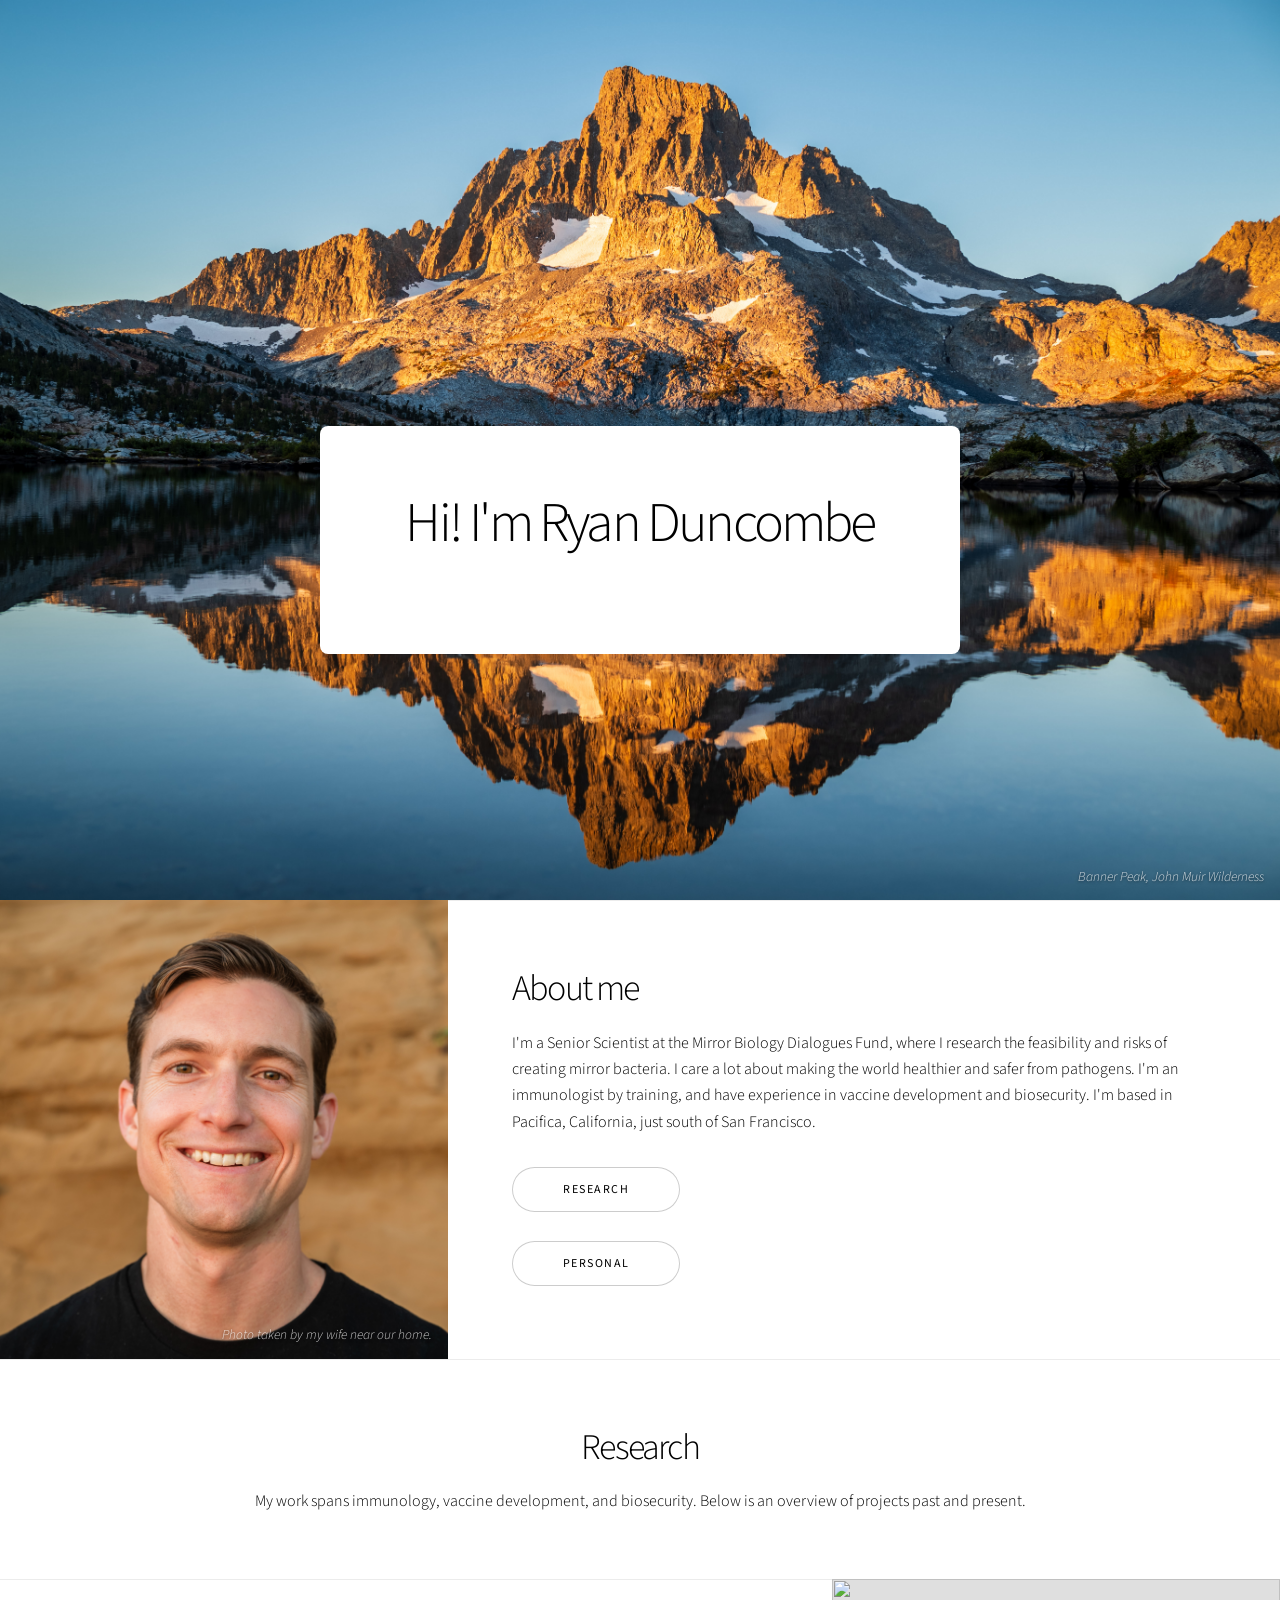
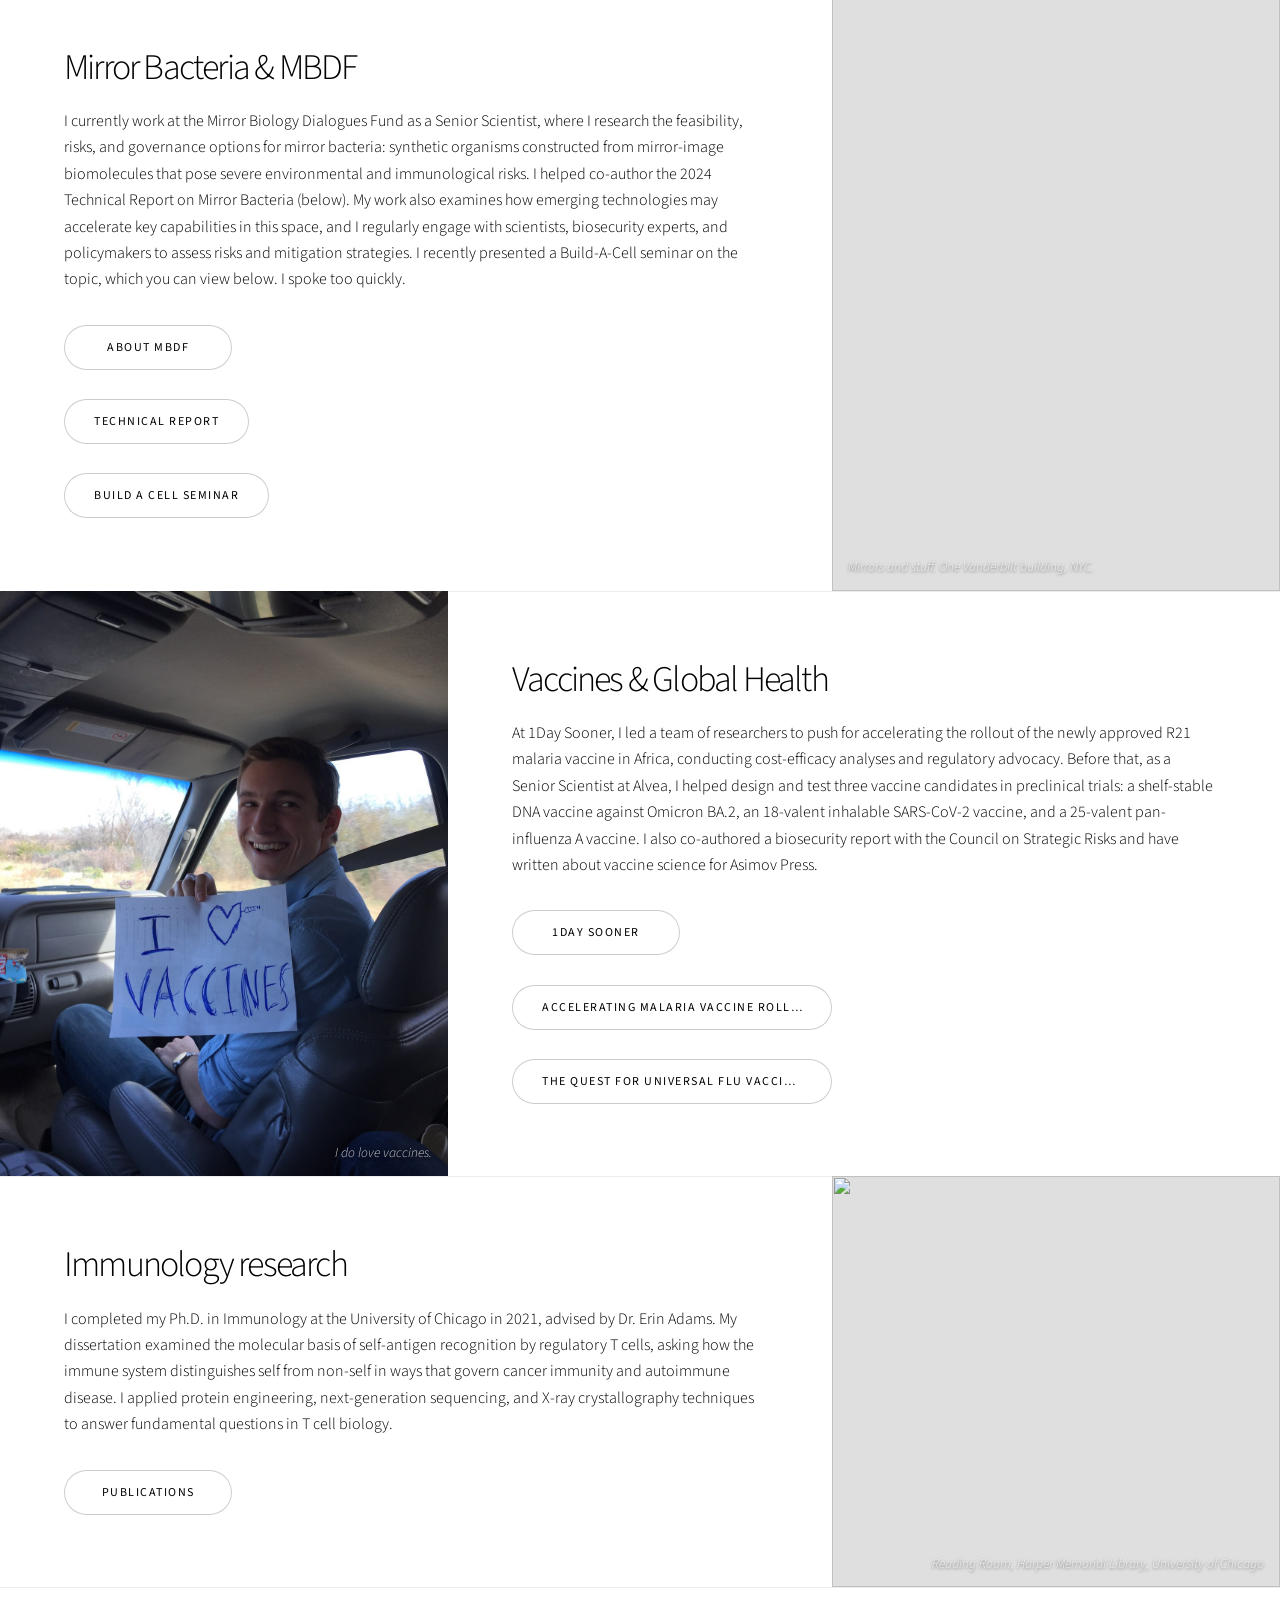
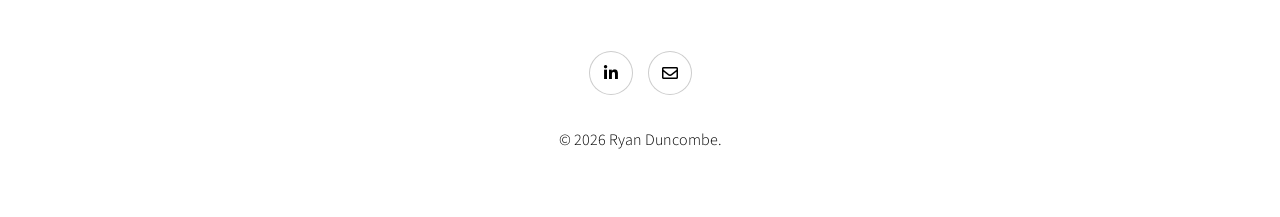
==== commit 7f78d3c2: "updated content" ====
--- a/index.html
+++ b/index.html
@@ -70,7 +70,7 @@
 					<section class="spotlight style1 orient-left content-align-left image-position-center onscroll-image-fade-in">
 						<div class="content">
 							<h2>Mirror Bacteria &amp; MBDF</h2>
-							<p>I currently work at the Mirror Biology Dialogues Fund as a Senior Scientist, where I research the feasibility, risks, and governance options for mirror bacteria: synthetic organisms constructed from mirror-image biomolecules that pose severe environmental and immunological risks. I helped co-author the 2024 Technical Report on Mirror Bacteria (below). My work also examines how emerging technologies may accelerate key capabilities in this space, and I regularly engage with scientists, biosecurity experts, and policymakers to assess risks and mitigation strategies. I recently presented a Build-A-Cell seminar online, which you can view below. I spoke too quickly.</p>
+							<p>I currently work at the Mirror Biology Dialogues Fund as a Senior Scientist, where I research the feasibility, risks, and governance options for mirror bacteria: synthetic organisms constructed from mirror-image biomolecules that pose severe environmental and immunological risks. I helped co-author the 2024 Technical Report on Mirror Bacteria (below). My work also examines how emerging technologies may accelerate key capabilities in this space, and I regularly engage with scientists, biosecurity experts, and policymakers to assess risks and mitigation strategies. I recently presented a Build-A-Cell seminar on the topic, which you can view below. I spoke too quickly.</p>
 							<ul class="actions stacked">
 								<li><a href="https://mbdf.org" class="button wide">About MBDF</a></li>
 								<li><a href="https://stacks.stanford.edu/file/druid:cv716pj4036/Technical%20Report%20on%20Mirror%20Bacteria%20Feasibility%20and%20Risks.pdf" class="button wide">Technical Report</a></li>
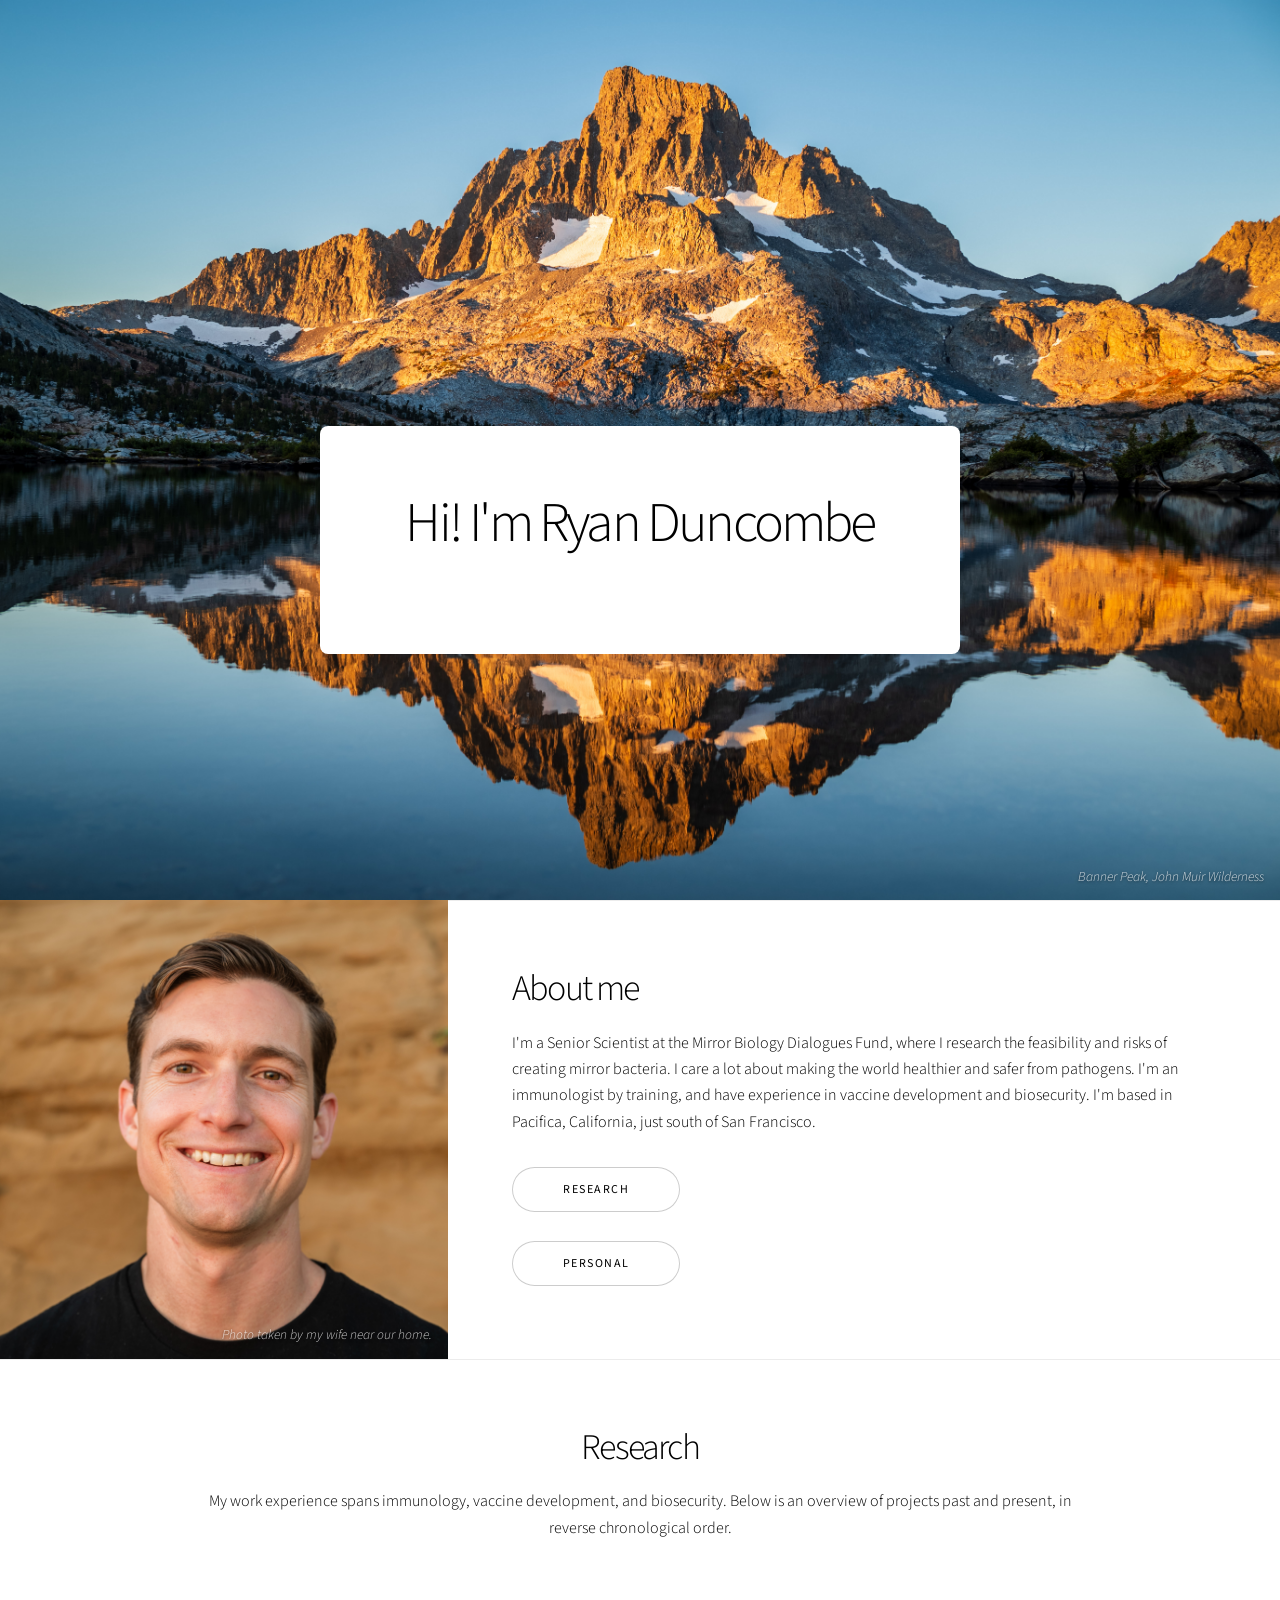
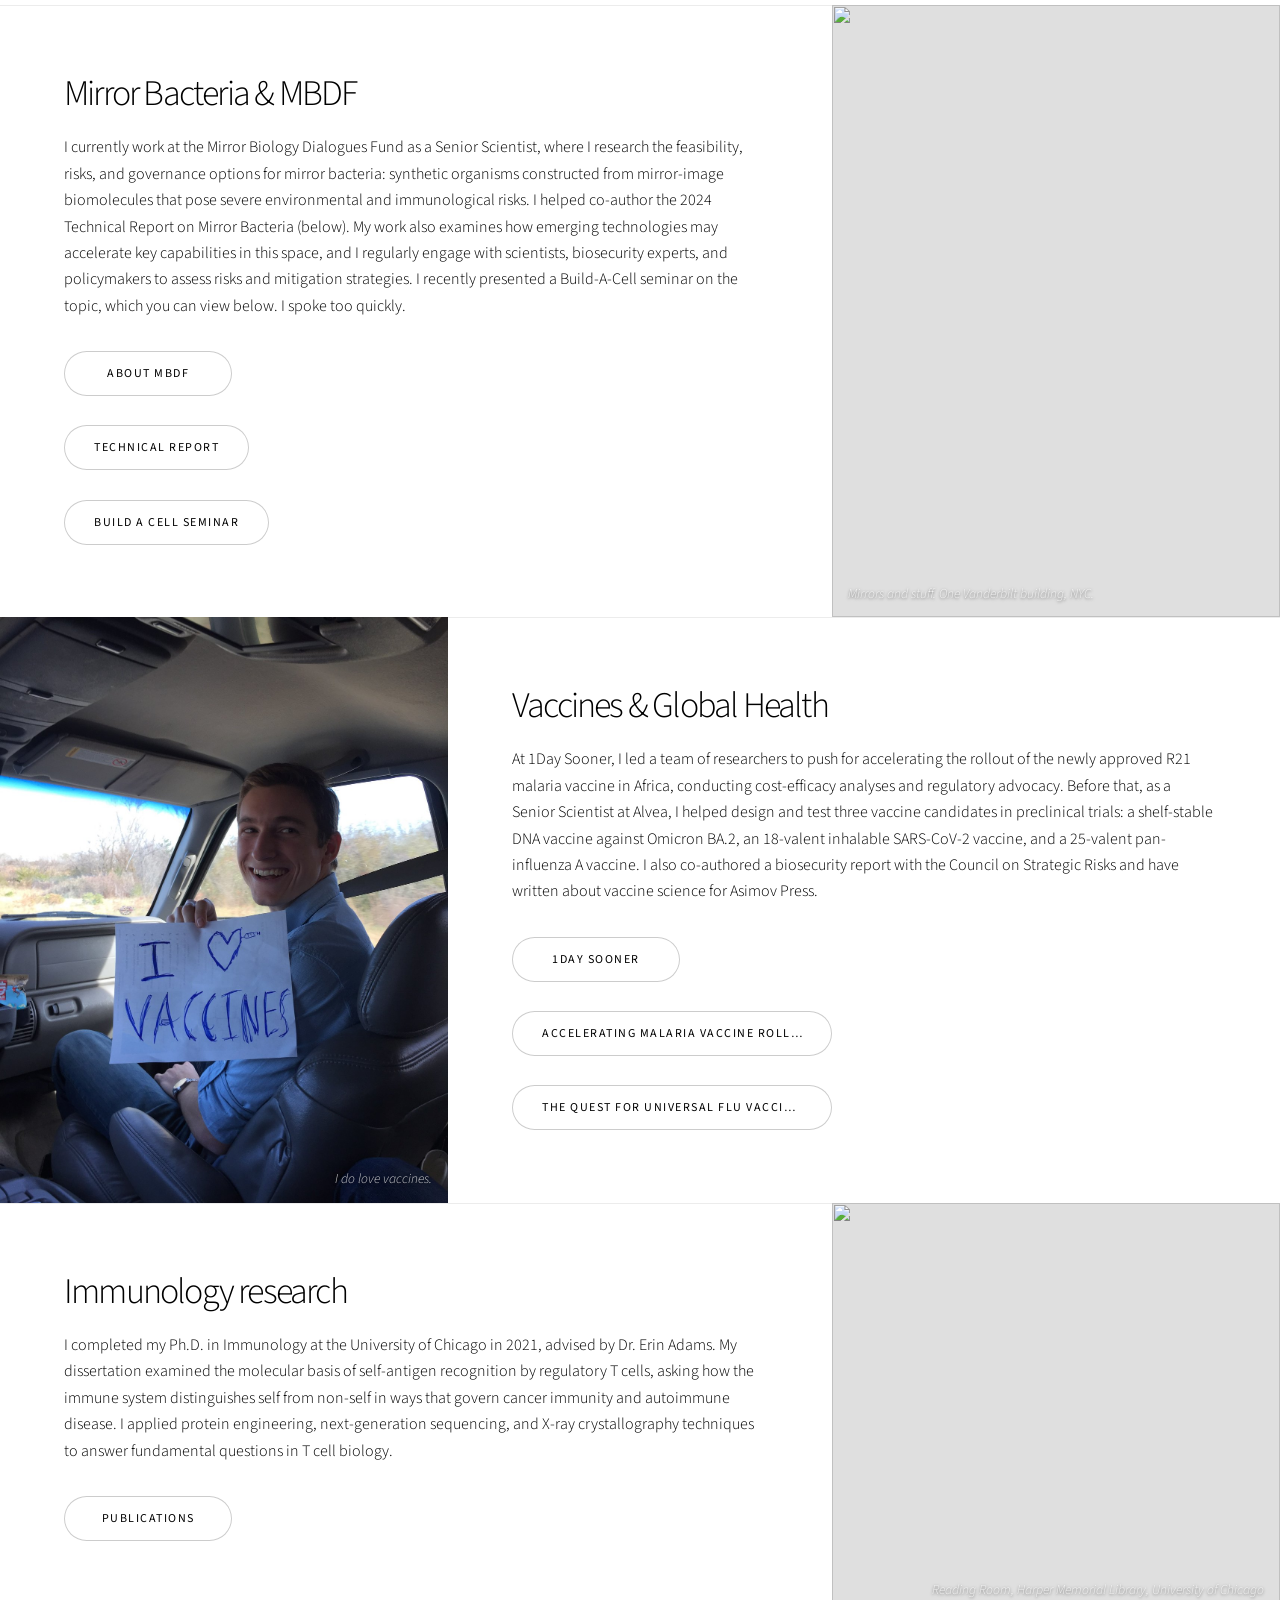
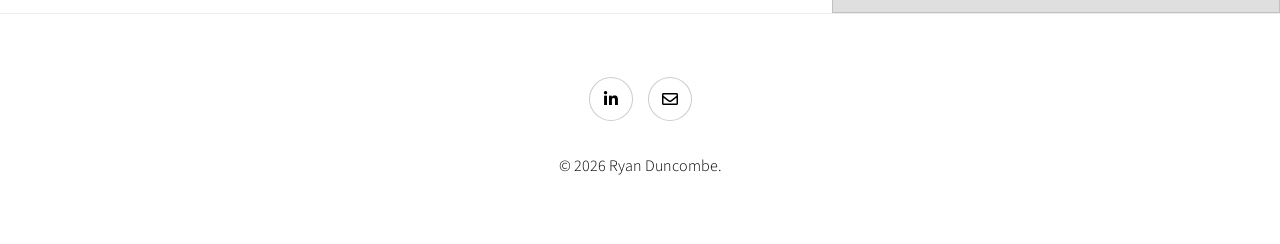
==== commit ff20ea8d: "text updates" ====
--- a/index.html
+++ b/index.html
@@ -62,7 +62,7 @@
 					<section class="wrapper style1 align-center" id="research">
 						<div class="inner">
 							<h2>Research</h2>
-							<p>My work spans immunology, vaccine development, and biosecurity. Below is an overview of projects past and present.</p>
+							<p>My work experience spans immunology, vaccine development, and biosecurity. Below is an overview of projects past and present, in reverse chronological order.</p>
 						</div>
 					</section>
 
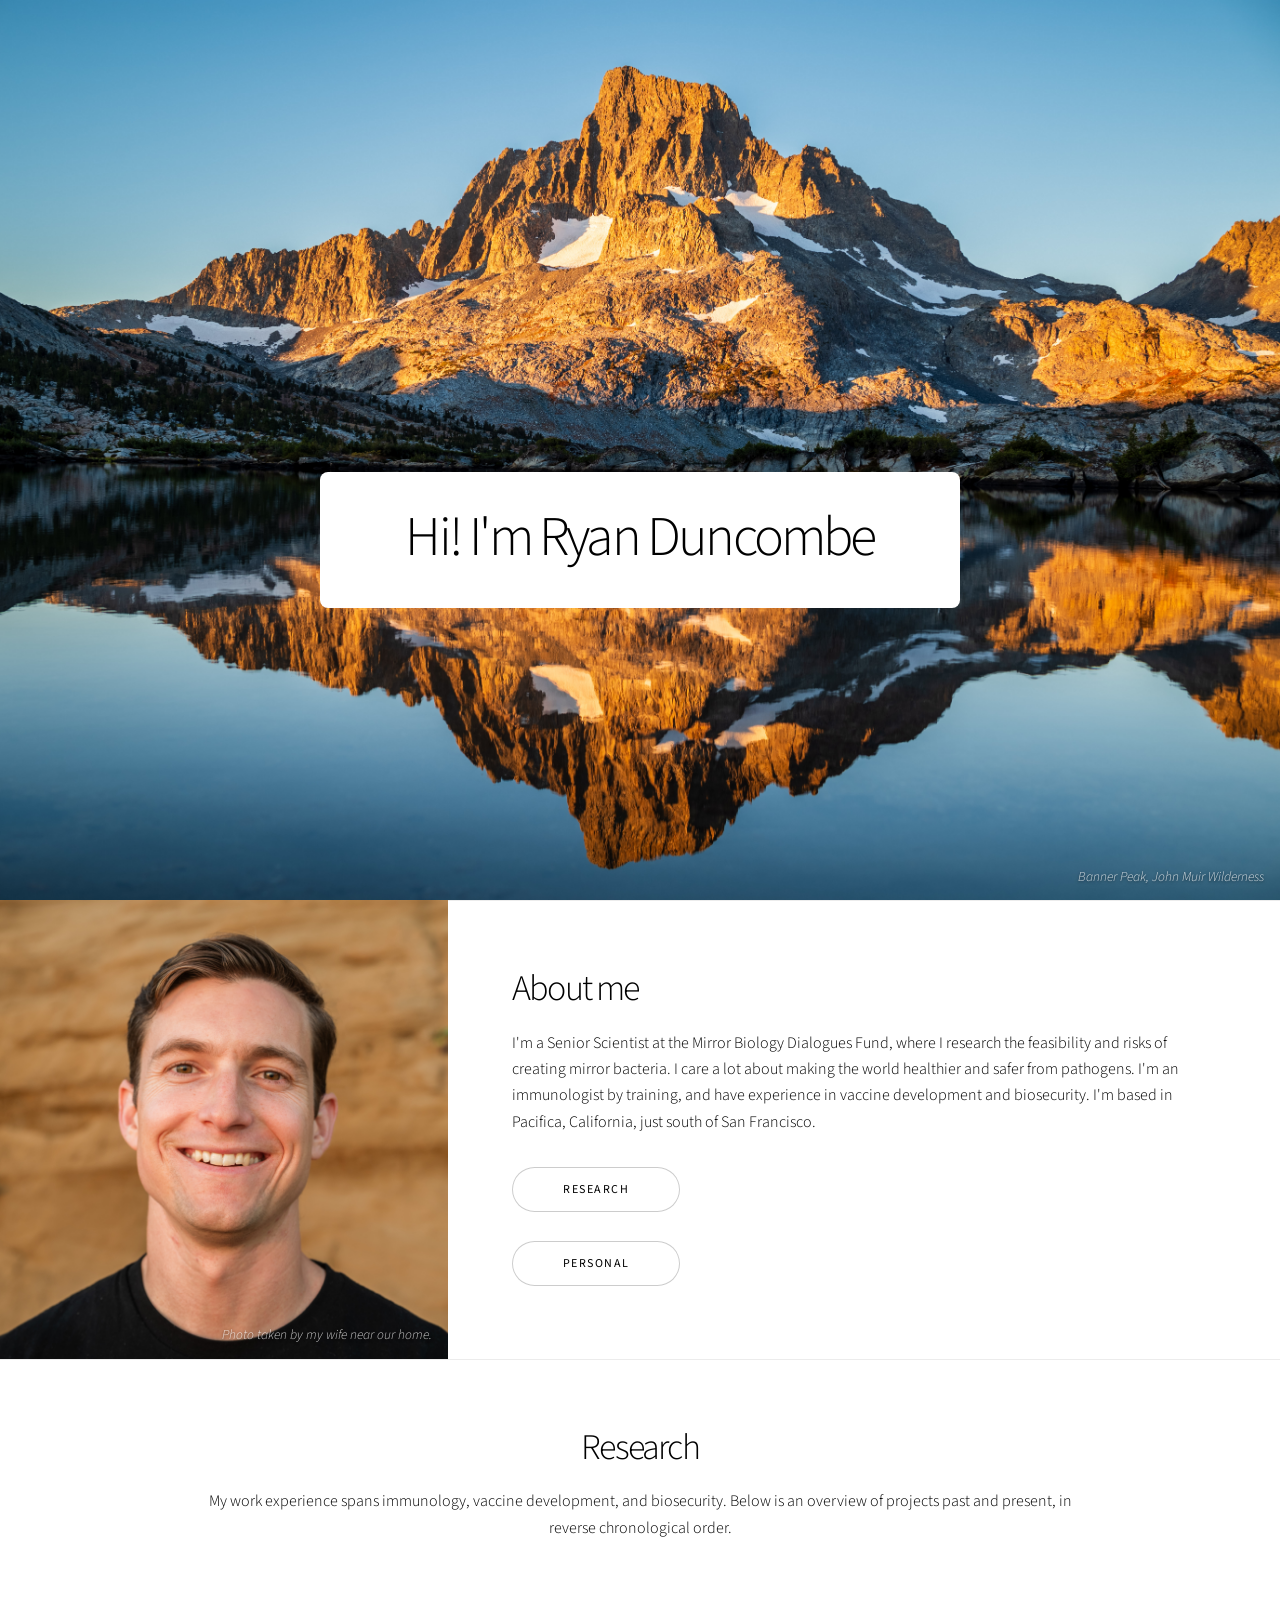
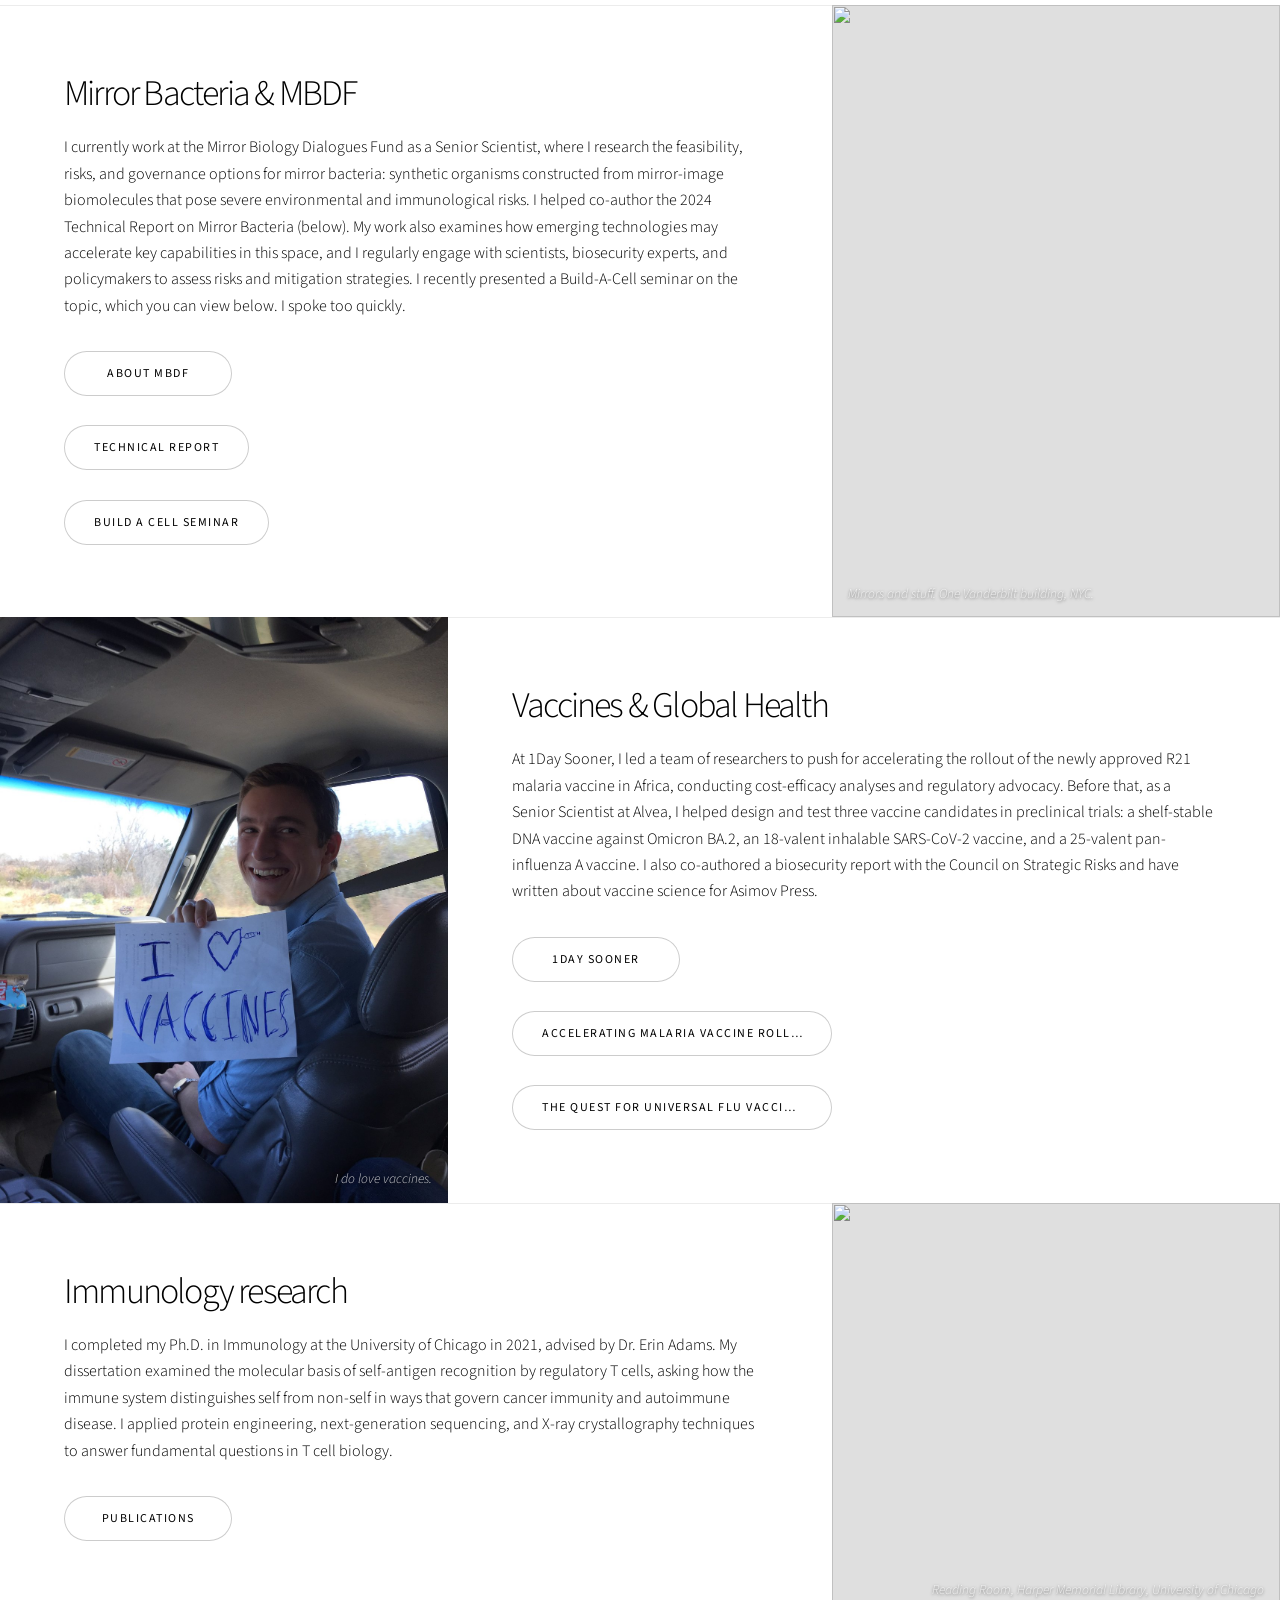
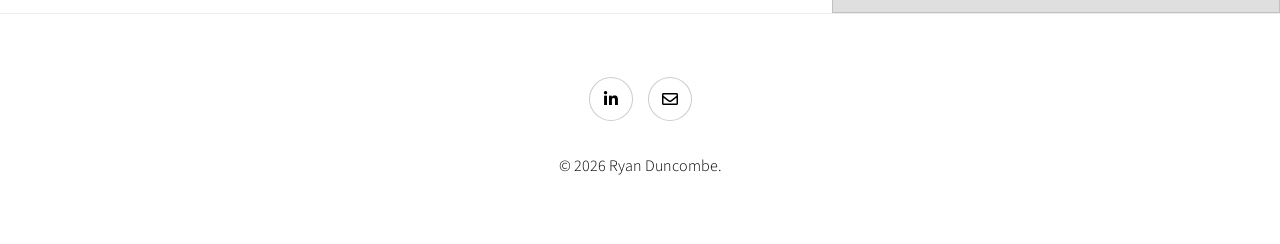
==== commit 6bd5c1c5: "Update captions" ====
--- a/index.html
+++ b/index.html
@@ -16,6 +16,7 @@
 			#wrapper > section:first-child .content {
 				transform: translateY(10vh);
 				text-align: center;
+				padding: 2rem 2.5rem;
 			}
 			#wrapper > section:first-child .content h1 {
 				margin-top: 0;
@@ -32,9 +33,6 @@
 					<section class="banner style2 orient-center content-align-center image-position-center onload-image-fade-in onscroll-image-fade-in fullscreen">
 						<div class="content">
 							<h1>Hi! I'm Ryan Duncombe</h1>
-							<p class="major"></p>
-							<ul class="actions stacked">
-							</ul>
 						</div>
 						<div class="image">
 							<img src="images/bannerp.jpg" alt="" style="object-position: top;" />
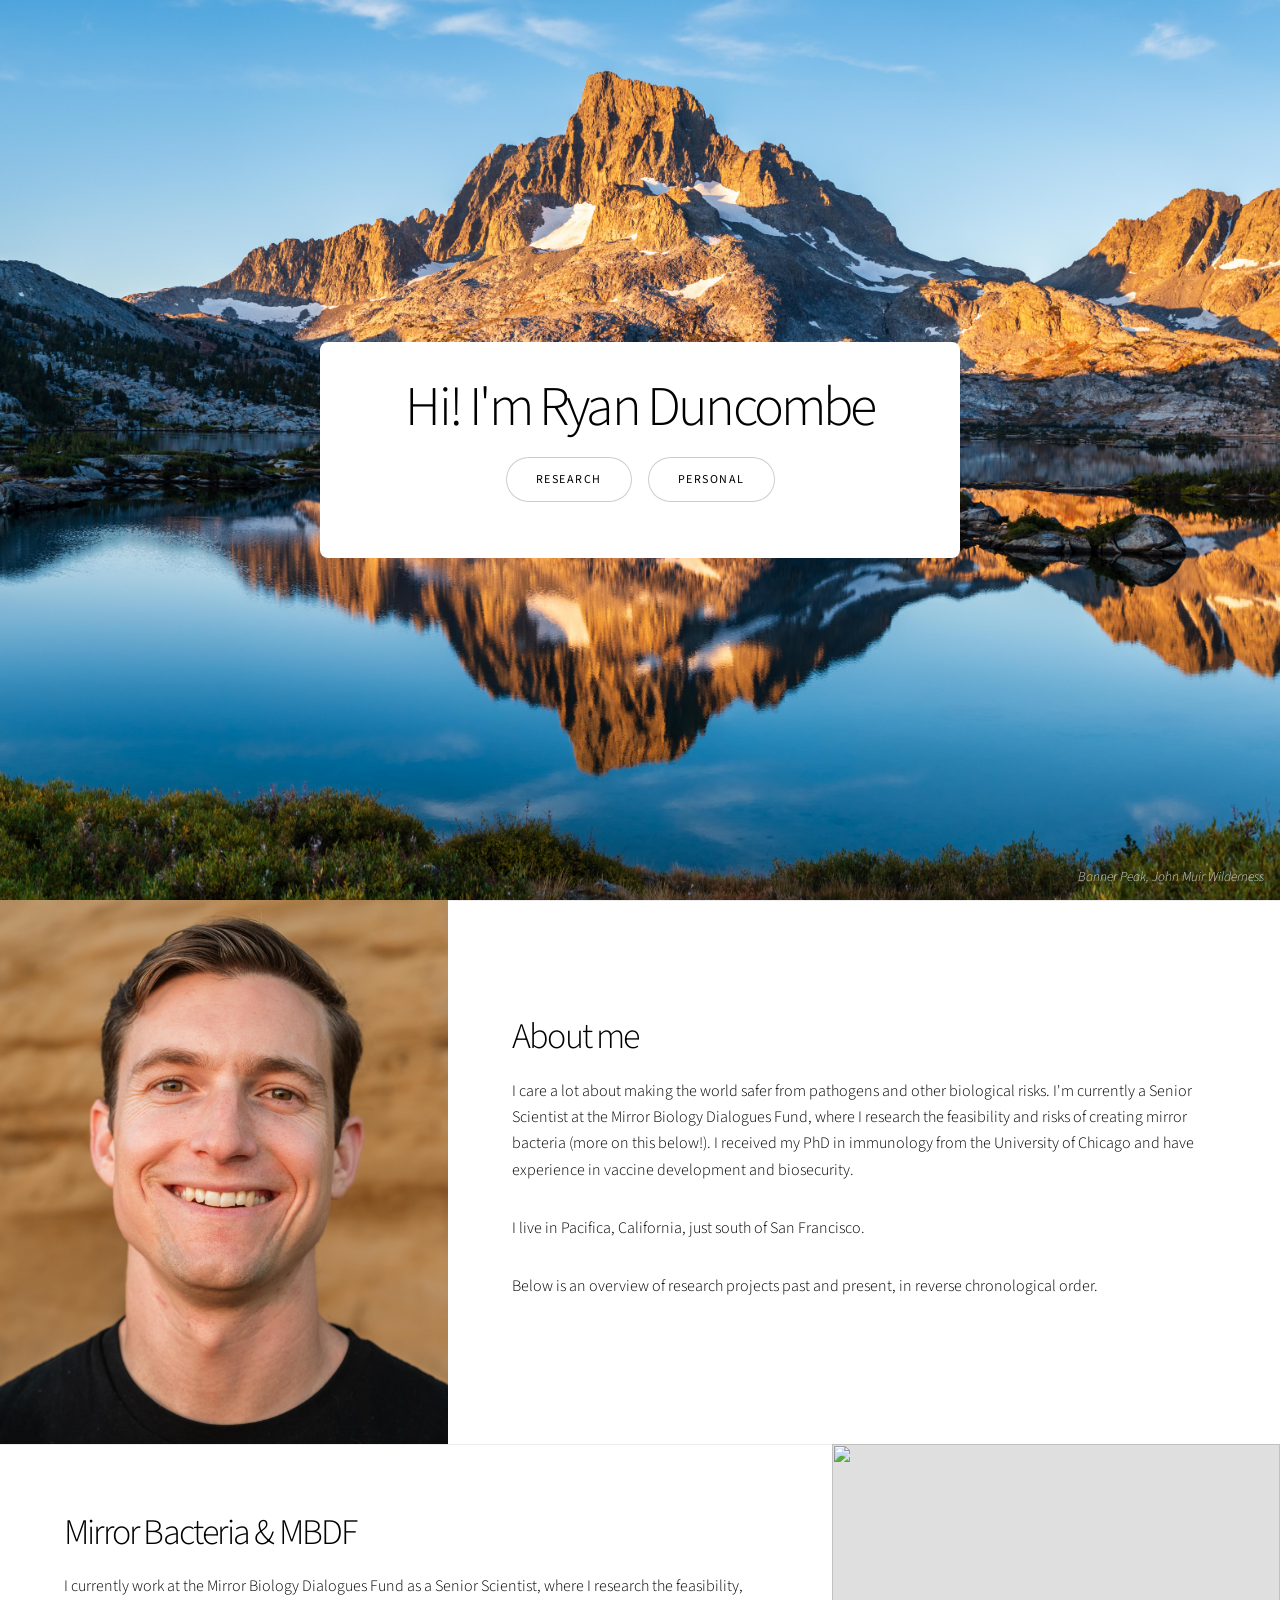
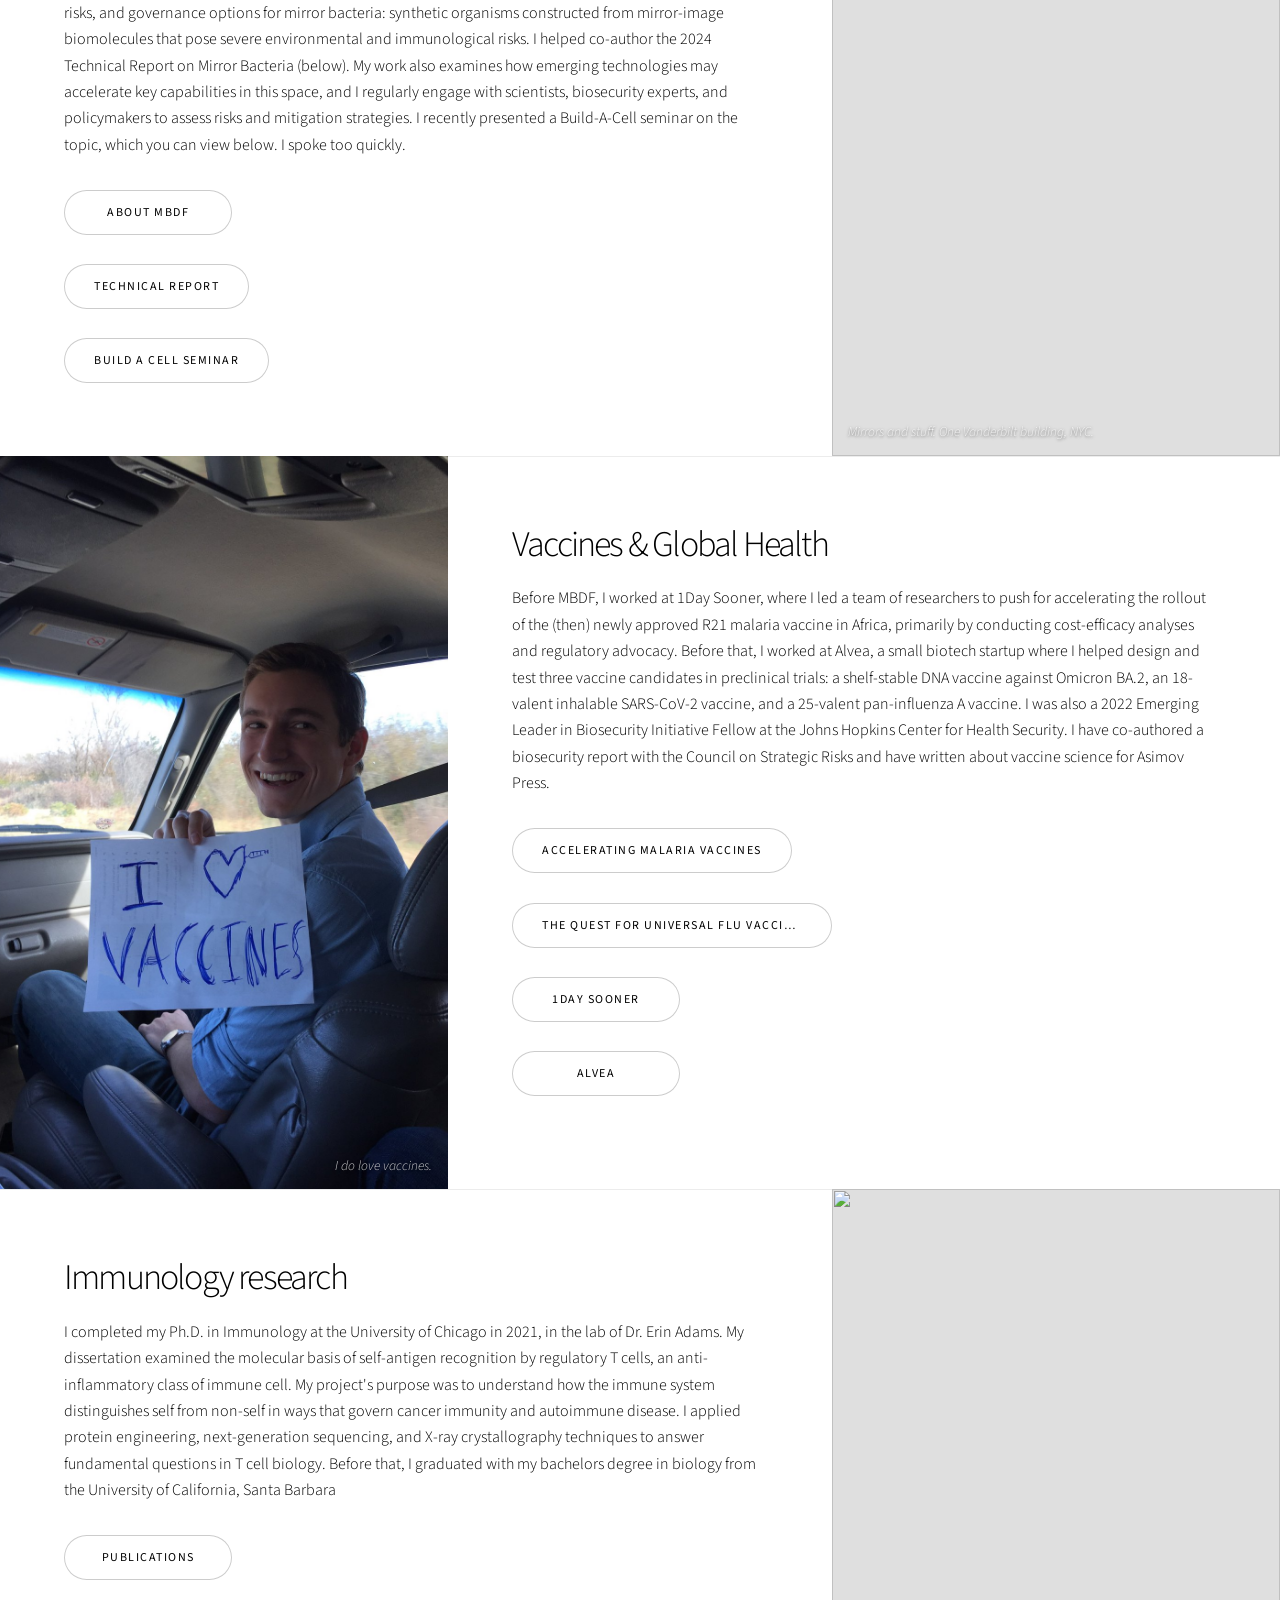
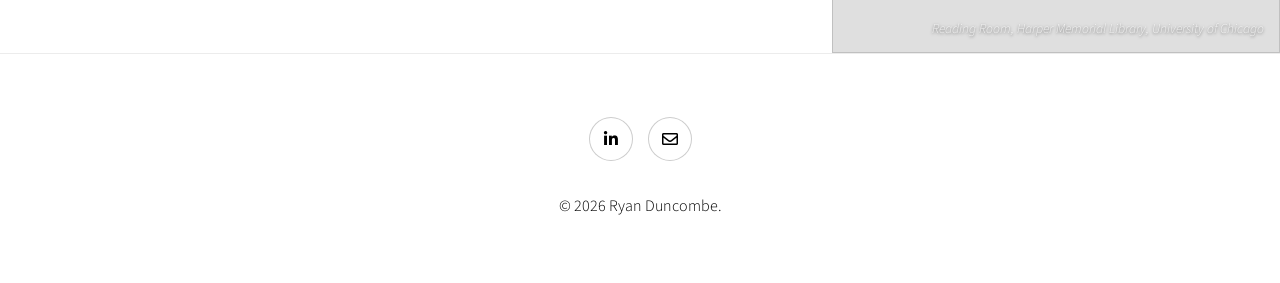
==== commit f985f8e2: "lots of changes to images text and formatting" ====
--- a/index.html
+++ b/index.html
@@ -14,13 +14,23 @@
 		<style>
 			.actions.stacked .button { white-space: nowrap !important; }
 			#wrapper > section:first-child .content {
-				transform: translateY(10vh);
 				text-align: center;
-				padding: 2rem 2.5rem;
+				padding: 2rem 2.5rem 1rem;
 			}
 			#wrapper > section:first-child .content h1 {
 				margin-top: 0;
-				margin-bottom: 0.25rem;
+				margin-bottom: 1rem;
+				}
+			#wrapper > section:first-child .content .actions {
+				justify-content: center;
+			}
+			#vaccines .actions li:nth-child(1) .button,
+			#vaccines .actions li:nth-child(2) .button {
+				width: max-content;
+			}
+			#about .content {
+				padding-top: 7rem;
+				padding-bottom: 7rem;
 			}
 		</style>
 	</head>
@@ -33,6 +43,10 @@
 					<section class="banner style2 orient-center content-align-center image-position-center onload-image-fade-in onscroll-image-fade-in fullscreen">
 						<div class="content">
 							<h1>Hi! I'm Ryan Duncombe</h1>
+								<ul class="actions">
+									<li><a href="#about" class="button smooth-scroll-middle">Research</a></li>
+									<li><a href="personal.html" class="button">Personal</a></li>
+							</ul>
 						</div>
 						<div class="image">
 							<img src="images/bannerp.jpg" alt="" style="object-position: top;" />
@@ -44,25 +58,23 @@
 					<section class="spotlight style1 orient-right content-align-left image-position-center onscroll-image-fade-in" id="about">
 						<div class="content">
 							<h2>About me</h2>
-							<p>I'm a Senior Scientist at the Mirror Biology Dialogues Fund, where I research the feasibility and risks of creating mirror bacteria. I care a lot about making the world healthier and safer from pathogens. I'm an immunologist by training, and have experience in vaccine development and biosecurity. I'm based in Pacifica, California, just south of San Francisco.</p>
-							<ul class="actions stacked">
-								<li><a href="#research" class="button wide smooth-scroll-middle">Research</a></li>
-								<li><a href="personal.html" class="button wide">Personal</a></li>
-							</ul>
+							<p>I care a lot about making the world safer from pathogens and other biological risks. I'm currently a Senior Scientist at the Mirror Biology Dialogues Fund, where I research the feasibility and risks of creating mirror bacteria (more on this below!). I received my PhD in immunology from the University of Chicago and have experience in vaccine development and biosecurity.</p>
+							<p>I live in Pacifica, California, just south of San Francisco.</p>
+							<p>Below is an overview of research projects past and present, in reverse chronological order.</p>
 						</div>
 						<div class="image">
-							<img src="images/headshot.jpg" alt="" />
-							<p style="position: absolute; bottom: 0.75rem; right: 1rem; margin: 0; font-size: 0.85em; color: rgba(255,255,255,0.8); font-style: italic; text-shadow: 0 1px 3px rgba(0,0,0,0.6);">Photo taken by my wife near our home.</p>
+							<img src="images/headshot2.jpg" alt="" />
+							<p style="position: absolute; bottom: 0.75rem; right: 1rem; margin: 0; font-size: 0.85em; color: rgba(255,255,255,0.8); font-style: italic; text-shadow: 0 1px 3px rgba(0,0,0,0.6);"></p>
 						</div>
 					</section>
 
-				<!-- Research -->
+				<!-- Research 
 					<section class="wrapper style1 align-center" id="research">
 						<div class="inner">
 							<h2>Research</h2>
 							<p>My work experience spans immunology, vaccine development, and biosecurity. Below is an overview of projects past and present, in reverse chronological order.</p>
 						</div>
-					</section>
+					</section>-->
 
 				<!-- Mirror Biology -->
 					<section class="spotlight style1 orient-left content-align-left image-position-center onscroll-image-fade-in">
@@ -85,11 +97,13 @@
 					<section class="spotlight style1 orient-right content-align-left image-position-center onscroll-image-fade-in">
 						<div class="content">
 							<h2>Vaccines &amp; Global Health</h2>
-							<p>At 1Day Sooner, I led a team of researchers to push for accelerating the rollout of the newly approved R21 malaria vaccine in Africa, conducting cost-efficacy analyses and regulatory advocacy. Before that, as a Senior Scientist at Alvea, I helped design and test three vaccine candidates in preclinical trials: a shelf-stable DNA vaccine against Omicron BA.2, an 18-valent inhalable SARS-CoV-2 vaccine, and a 25-valent pan-influenza A vaccine. I also co-authored a biosecurity report with the Council on Strategic Risks and have written about vaccine science for Asimov Press.</p>
+							<p>Before MBDF, I worked at 1Day Sooner, where I led a team of researchers to push for accelerating the rollout of the (then) newly approved R21 malaria vaccine in Africa, primarily by conducting cost-efficacy analyses and regulatory advocacy. Before that, I worked at Alvea, a small biotech startup where I helped design and test three vaccine candidates in preclinical trials: a shelf-stable DNA vaccine against Omicron BA.2, an 18-valent inhalable SARS-CoV-2 vaccine, and a 25-valent pan-influenza A vaccine. I was also a 2022 Emerging Leader in Biosecurity Initiative Fellow at the Johns Hopkins Center for Health Security. I have co-authored a biosecurity report with the Council on Strategic Risks and have written about vaccine science for Asimov Press.</p>
 							<ul class="actions stacked">
-								<li><a href="https://www.1daysooner.org/" class="button wide">1Day Sooner</a></li>
-								<li><a href="https://www.cgdev.org/publication/avoiding-another-lost-decade-malaria-vaccines" class="button wide">Accelerating malaria vaccine rollout</a></li>
+								<li><a href="https://www.cgdev.org/publication/avoiding-another-lost-decade-malaria-vaccines" class="button wide">Accelerating Malaria Vaccines</a></li>
 								<li><a href="https://www.asimov.press/p/flu-vaccines" class="button wide">The Quest for Universal Flu Vaccines</a></li>
+								<li><a href="1daysooner.org" class="button wide">1Day Sooner</a></li>
+								<li><a href="https://www.alvea.bio/alvea-set-the-record-for-the-fastest-startup-to-take-a-new-drug-into-a-phase-1-clinical-trial-from-founding-to-first-in-human-date/" class="button wide">Alvea</a><li>
+								</li></a></li>
 							</ul>
 						</div>
 						<div class="image">
@@ -103,7 +117,7 @@
 					<section class="spotlight style1 orient-left content-align-left image-position-center onscroll-image-fade-in">
 						<div class="content">
 							<h2>Immunology research</h2>
-							<p>I completed my Ph.D. in Immunology at the University of Chicago in 2021, advised by Dr. Erin Adams. My dissertation examined the molecular basis of self-antigen recognition by regulatory T cells, asking how the immune system distinguishes self from non-self in ways that govern cancer immunity and autoimmune disease. I applied protein engineering, next-generation sequencing, and X-ray crystallography techniques to answer fundamental questions in T cell biology.</p>
+							<p>I completed my Ph.D. in Immunology at the University of Chicago in 2021, in the lab of Dr. Erin Adams. My dissertation examined the molecular basis of self-antigen recognition by regulatory T cells, an anti-inflammatory class of immune cell. My project's purpose was to understand how the immune system distinguishes self from non-self in ways that govern cancer immunity and autoimmune disease. I applied protein engineering, next-generation sequencing, and X-ray crystallography techniques to answer fundamental questions in T cell biology. Before that, I graduated with my bachelors degree in biology from the University of California, Santa Barbara</p>
 							<ul class="actions stacked">
 								<li><a href="https://scholar.google.com/citations?user=dt-zPeYAAAAJ&hl=en&oi=ao" class="button wide">Publications</a></li>
 							</ul>
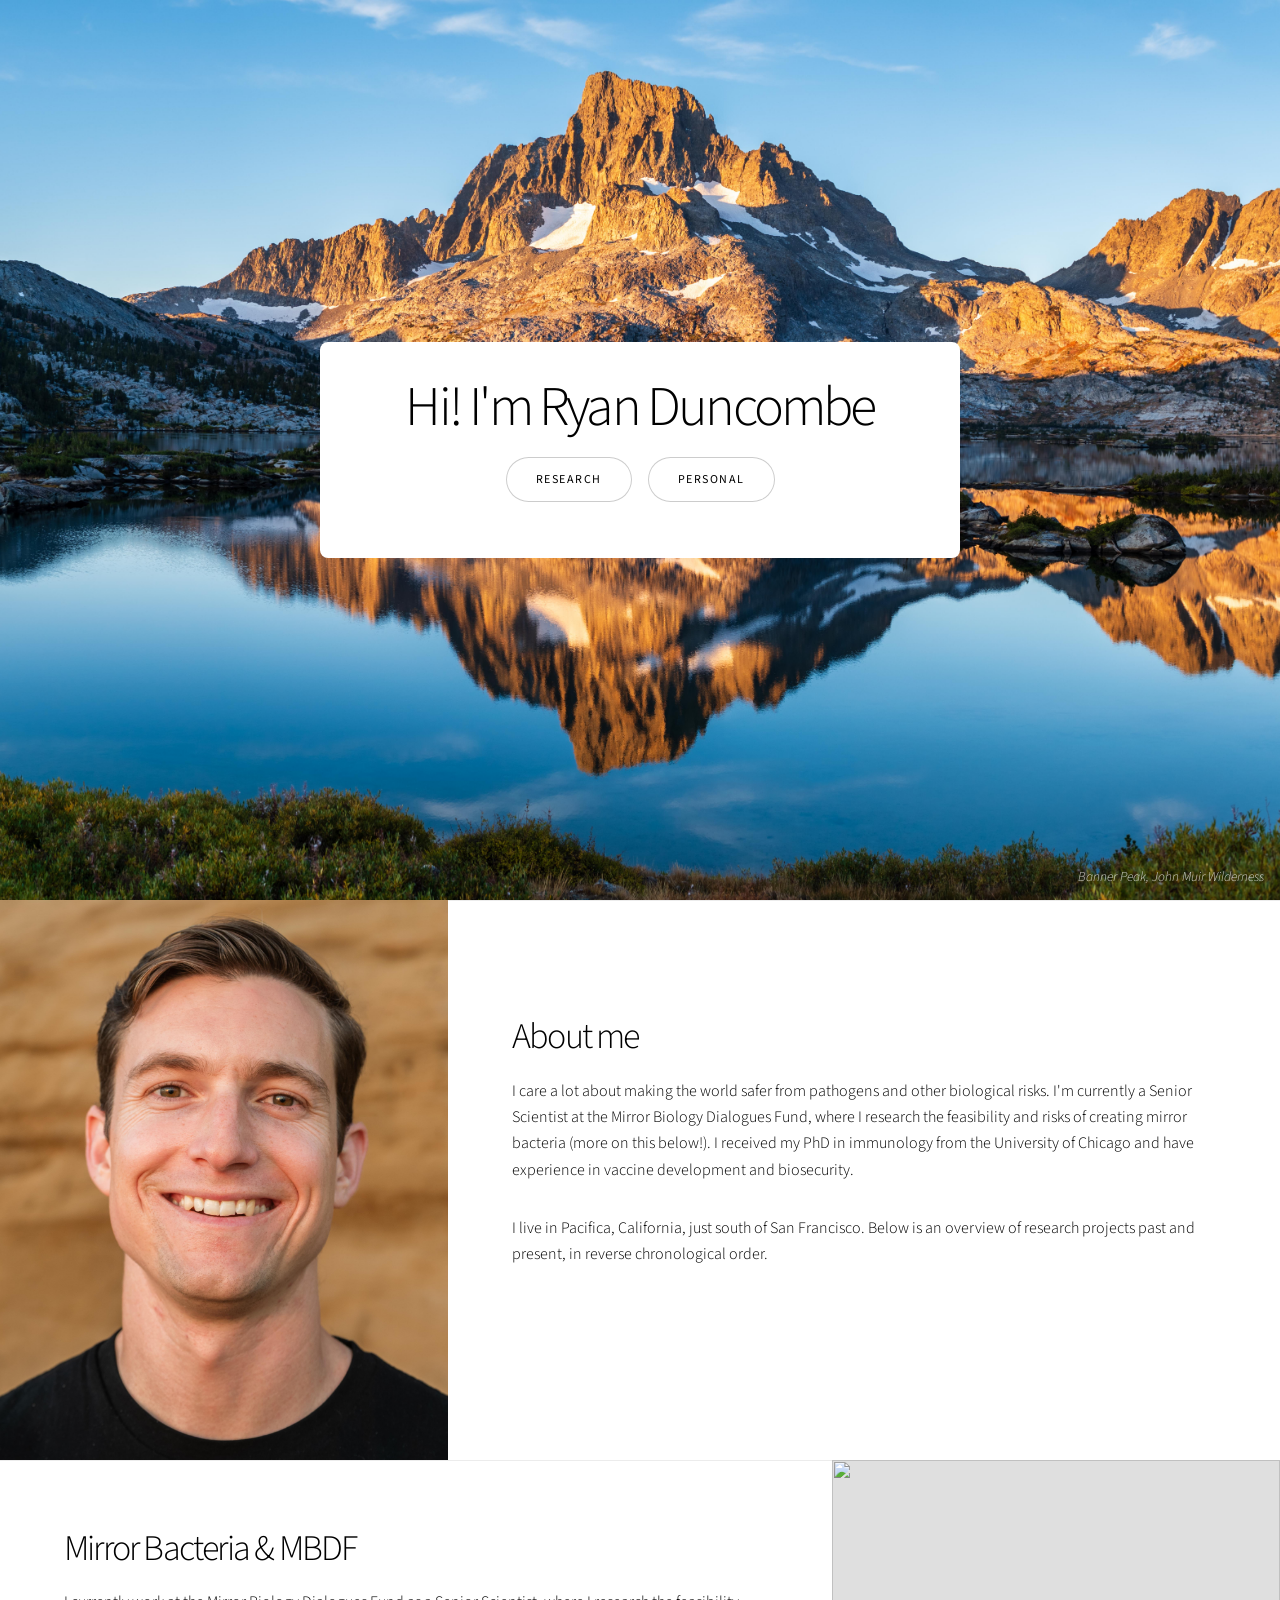
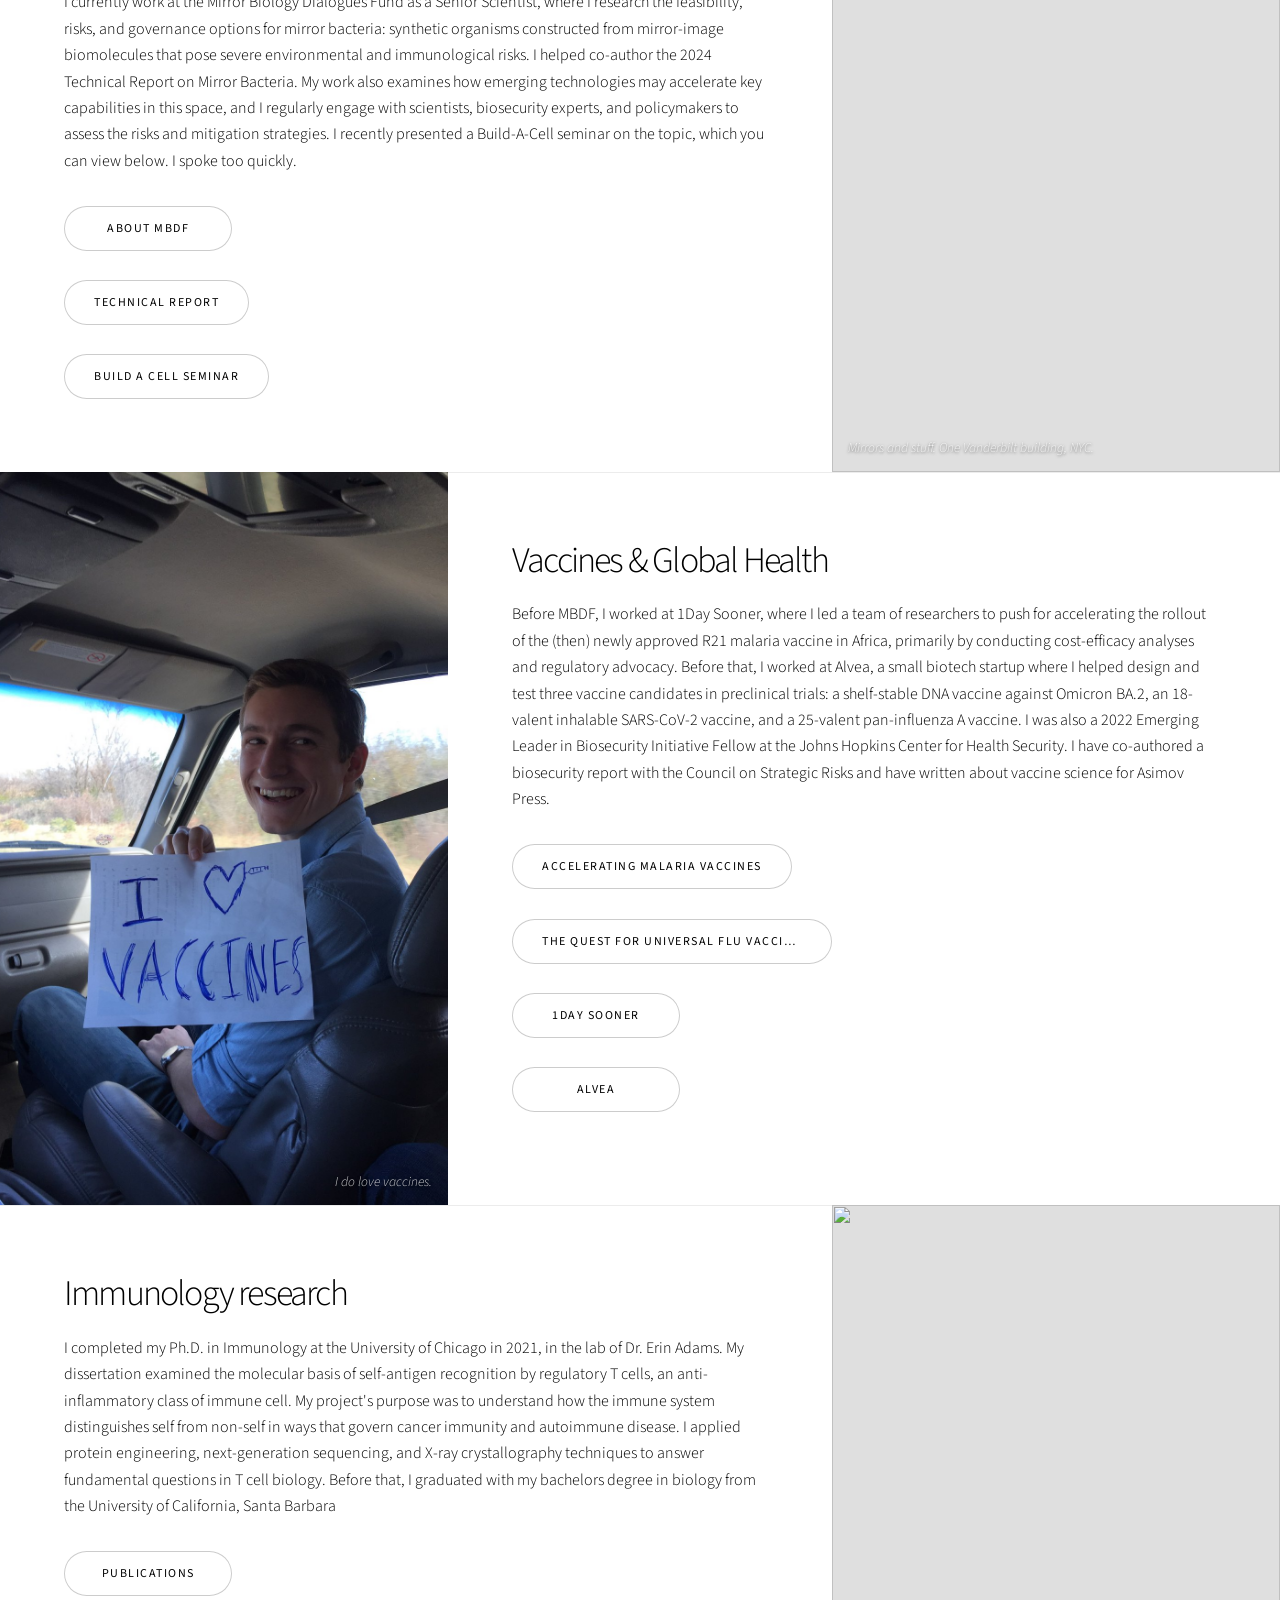
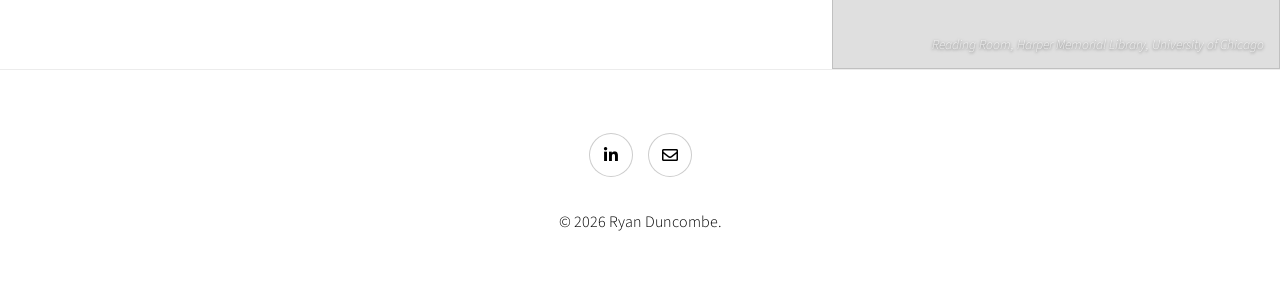
==== commit 66fe489c: "minor tweaks" ====
--- a/index.html
+++ b/index.html
@@ -30,7 +30,7 @@
 			}
 			#about .content {
 				padding-top: 7rem;
-				padding-bottom: 7rem;
+				padding-bottom: 10rem;
 			}
 		</style>
 	</head>
@@ -59,8 +59,7 @@
 						<div class="content">
 							<h2>About me</h2>
 							<p>I care a lot about making the world safer from pathogens and other biological risks. I'm currently a Senior Scientist at the Mirror Biology Dialogues Fund, where I research the feasibility and risks of creating mirror bacteria (more on this below!). I received my PhD in immunology from the University of Chicago and have experience in vaccine development and biosecurity.</p>
-							<p>I live in Pacifica, California, just south of San Francisco.</p>
-							<p>Below is an overview of research projects past and present, in reverse chronological order.</p>
+							<p>I live in Pacifica, California, just south of San Francisco. Below is an overview of research projects past and present, in reverse chronological order.</p>
 						</div>
 						<div class="image">
 							<img src="images/headshot2.jpg" alt="" />
@@ -80,7 +79,7 @@
 					<section class="spotlight style1 orient-left content-align-left image-position-center onscroll-image-fade-in">
 						<div class="content">
 							<h2>Mirror Bacteria &amp; MBDF</h2>
-							<p>I currently work at the Mirror Biology Dialogues Fund as a Senior Scientist, where I research the feasibility, risks, and governance options for mirror bacteria: synthetic organisms constructed from mirror-image biomolecules that pose severe environmental and immunological risks. I helped co-author the 2024 Technical Report on Mirror Bacteria (below). My work also examines how emerging technologies may accelerate key capabilities in this space, and I regularly engage with scientists, biosecurity experts, and policymakers to assess risks and mitigation strategies. I recently presented a Build-A-Cell seminar on the topic, which you can view below. I spoke too quickly.</p>
+							<p>I currently work at the Mirror Biology Dialogues Fund as a Senior Scientist, where I research the feasibility, risks, and governance options for mirror bacteria: synthetic organisms constructed from mirror-image biomolecules that pose severe environmental and immunological risks. I helped co-author the 2024 Technical Report on Mirror Bacteria. My work also examines how emerging technologies may accelerate key capabilities in this space, and I regularly engage with scientists, biosecurity experts, and policymakers to assess the risks and mitigation strategies. I recently presented a Build-A-Cell seminar on the topic, which you can view below. I spoke too quickly.</p>
 							<ul class="actions stacked">
 								<li><a href="https://mbdf.org" class="button wide">About MBDF</a></li>
 								<li><a href="https://stacks.stanford.edu/file/druid:cv716pj4036/Technical%20Report%20on%20Mirror%20Bacteria%20Feasibility%20and%20Risks.pdf" class="button wide">Technical Report</a></li>
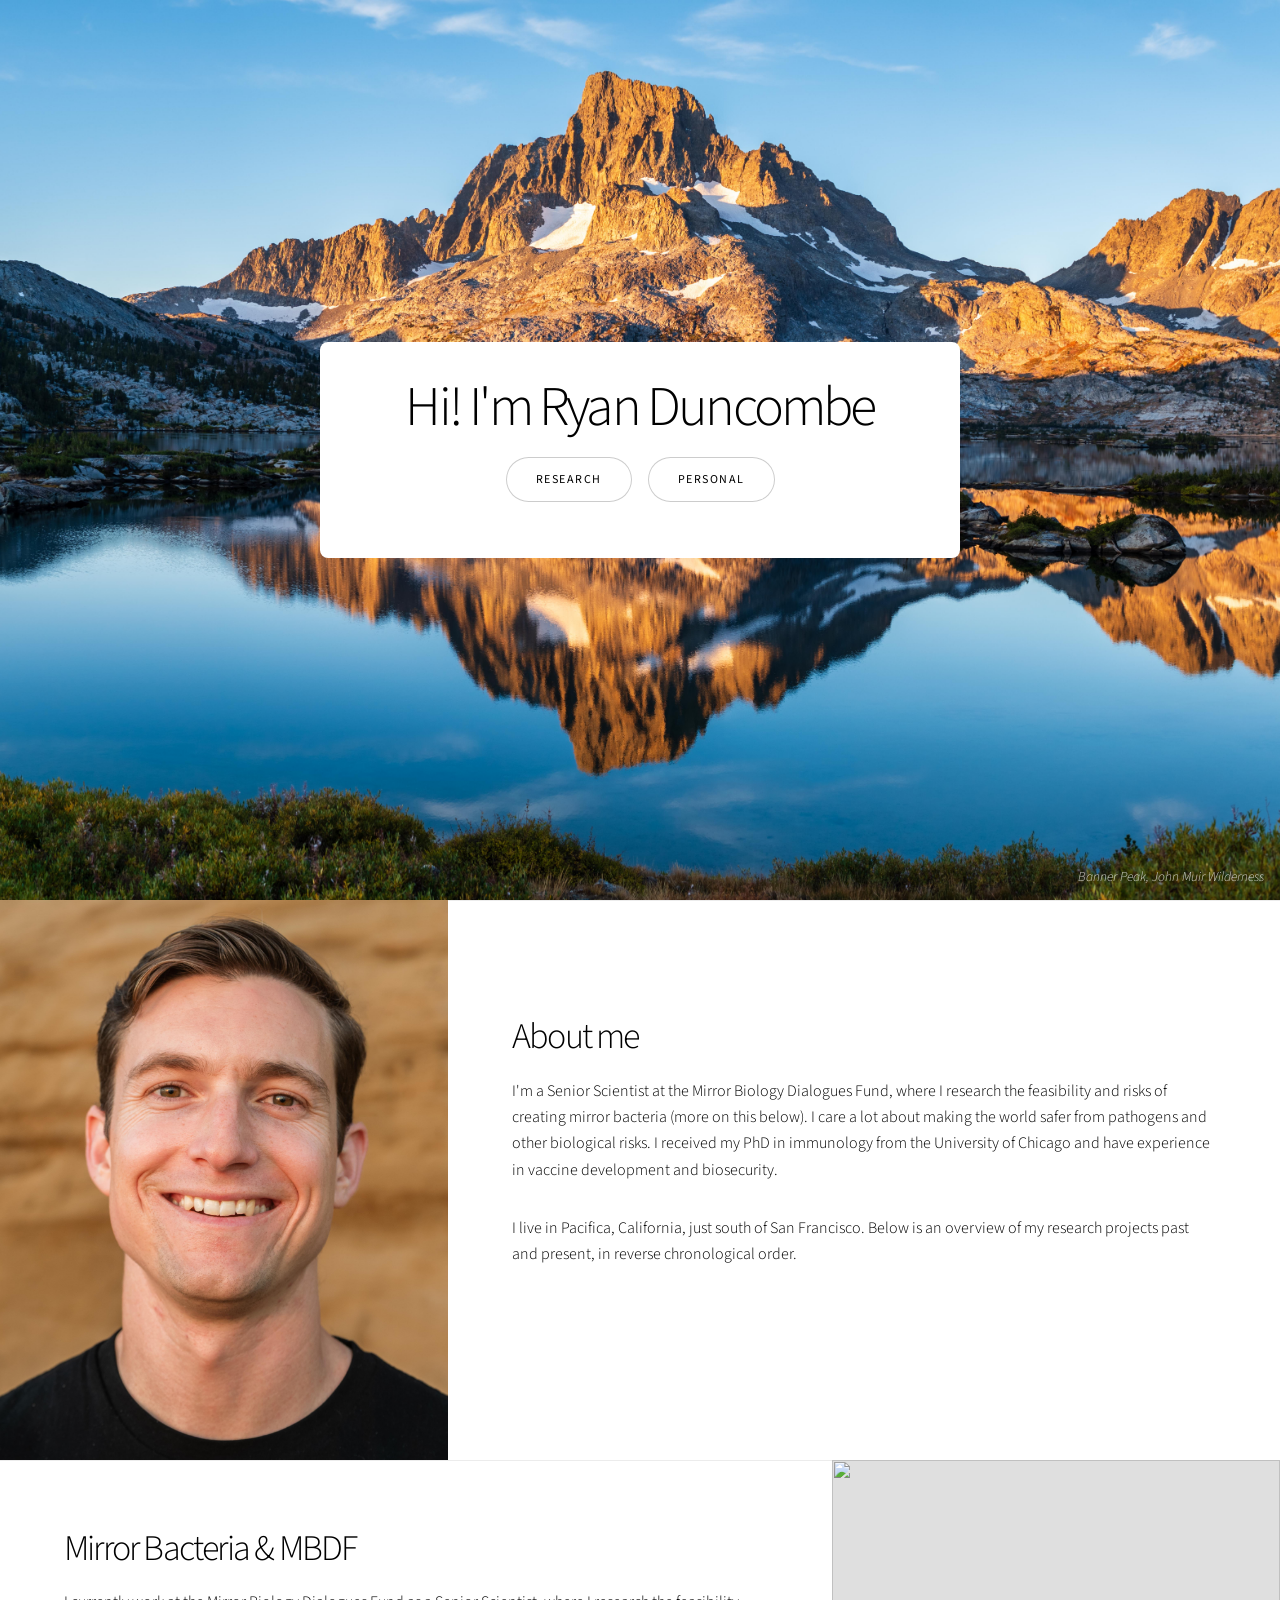
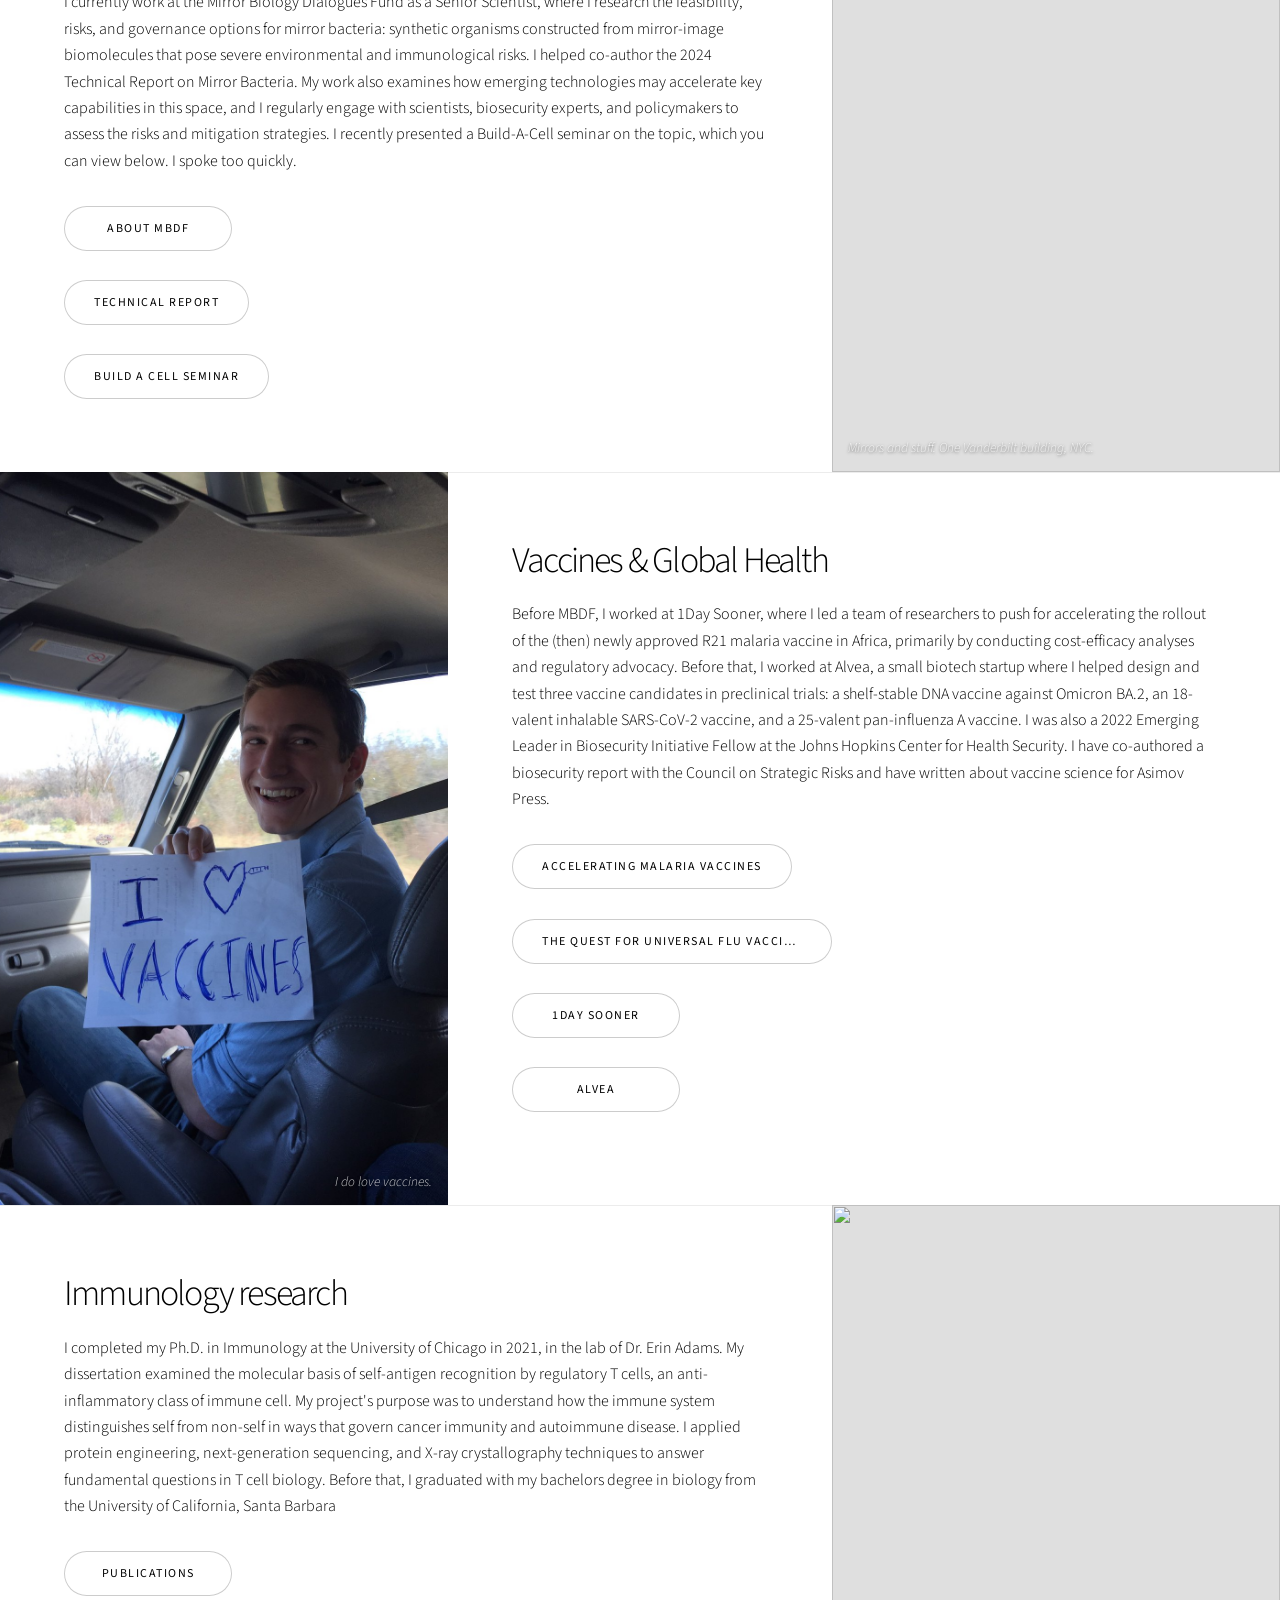
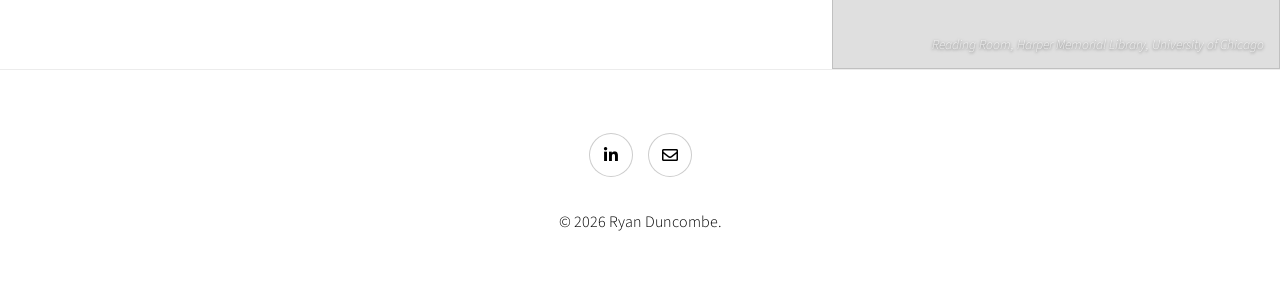
==== commit 528d1dc0: "minor text updates" ====
--- a/index.html
+++ b/index.html
@@ -58,8 +58,8 @@
 					<section class="spotlight style1 orient-right content-align-left image-position-center onscroll-image-fade-in" id="about">
 						<div class="content">
 							<h2>About me</h2>
-							<p>I care a lot about making the world safer from pathogens and other biological risks. I'm currently a Senior Scientist at the Mirror Biology Dialogues Fund, where I research the feasibility and risks of creating mirror bacteria (more on this below!). I received my PhD in immunology from the University of Chicago and have experience in vaccine development and biosecurity.</p>
-							<p>I live in Pacifica, California, just south of San Francisco. Below is an overview of research projects past and present, in reverse chronological order.</p>
+							<p>I'm a Senior Scientist at the Mirror Biology Dialogues Fund, where I research the feasibility and risks of creating mirror bacteria (more on this below). I care a lot about making the world safer from pathogens and other biological risks. I received my PhD in immunology from the University of Chicago and have experience in vaccine development and biosecurity.</p>
+							<p>I live in Pacifica, California, just south of San Francisco. Below is an overview of my research projects past and present, in reverse chronological order.</p>
 						</div>
 						<div class="image">
 							<img src="images/headshot2.jpg" alt="" />
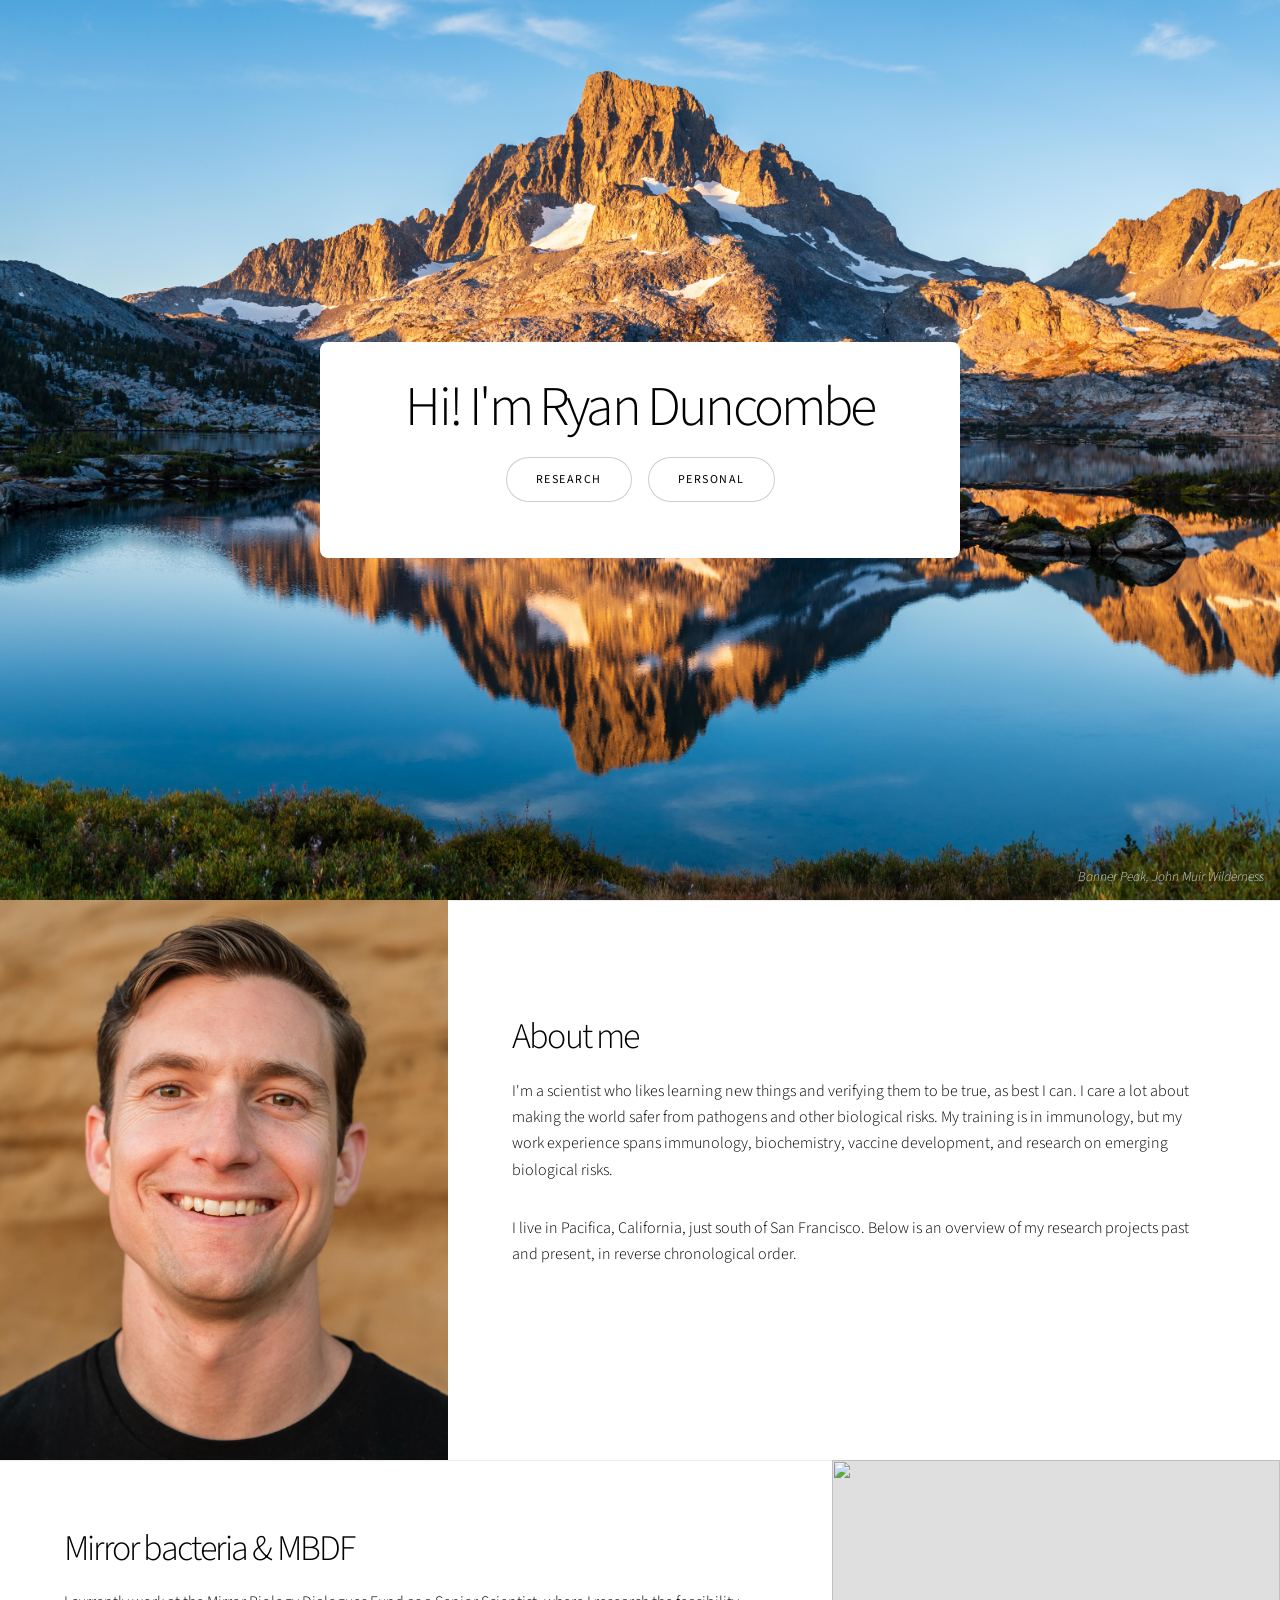
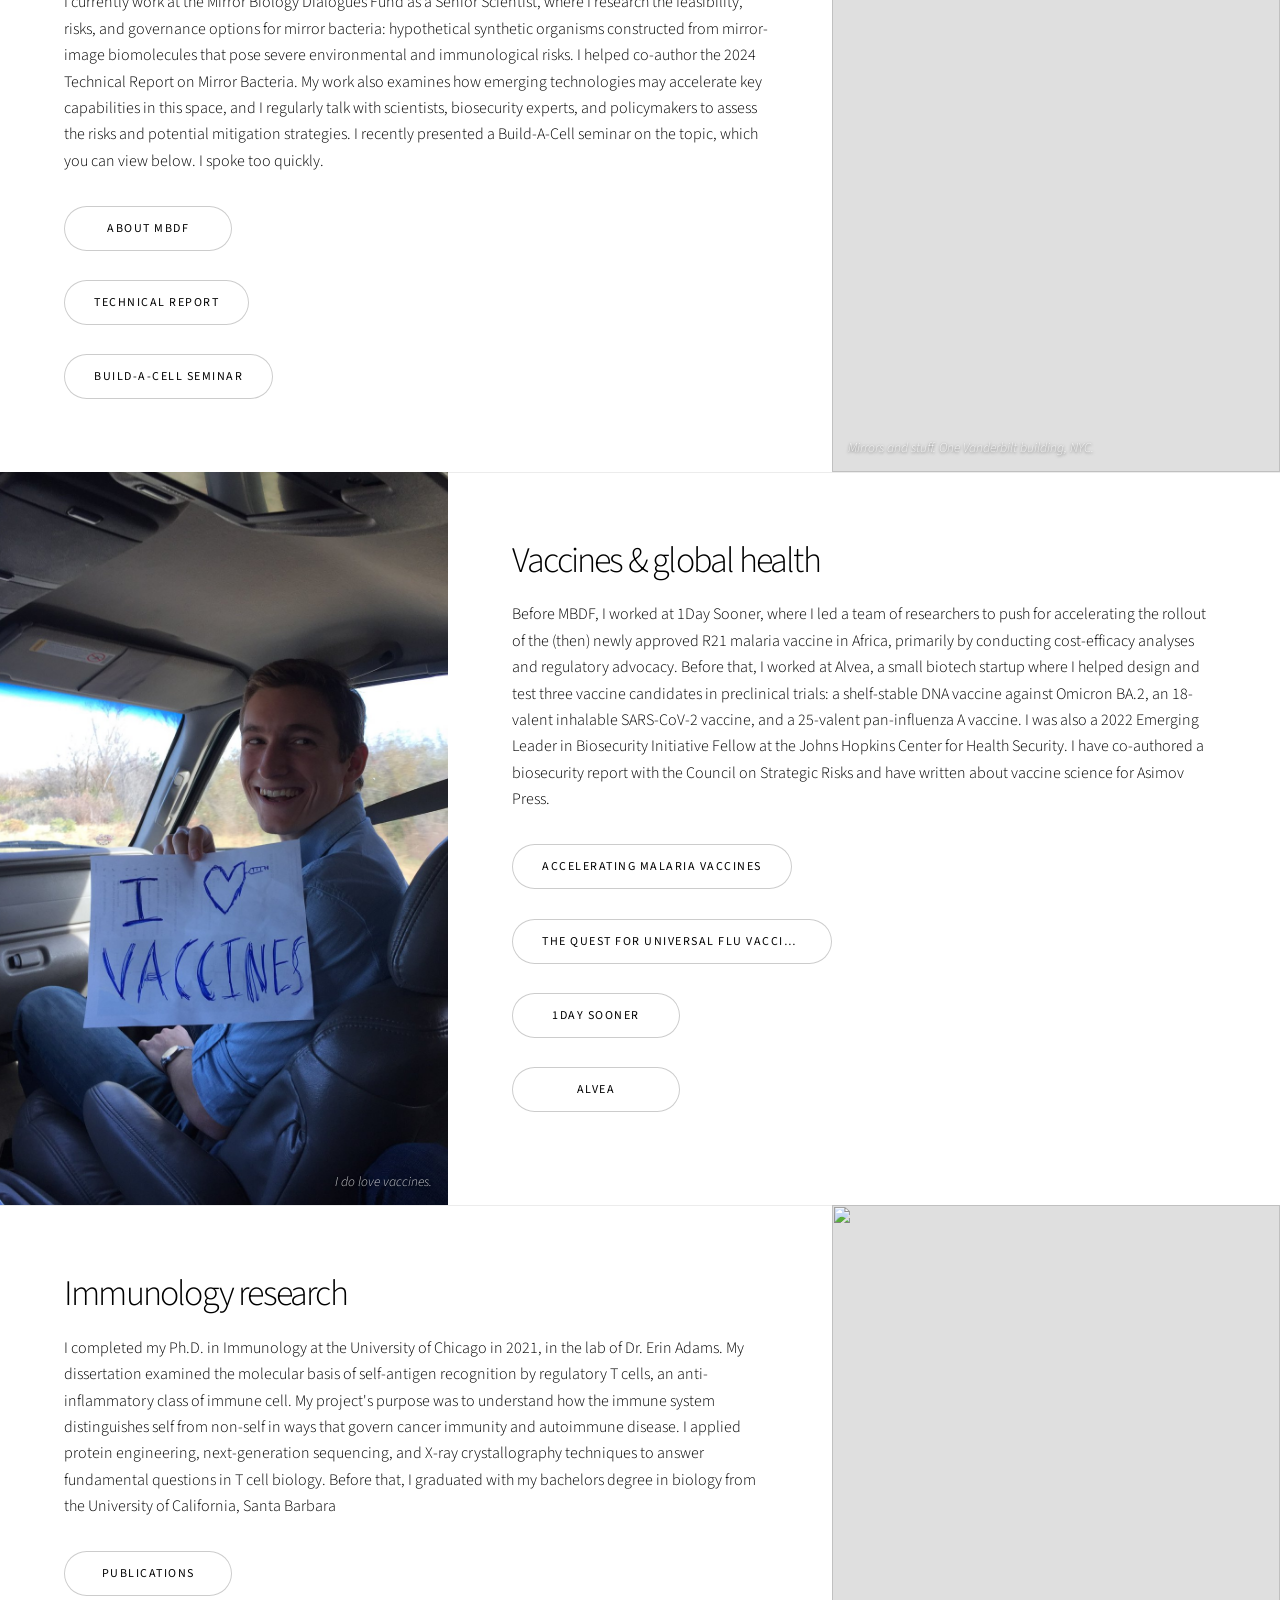
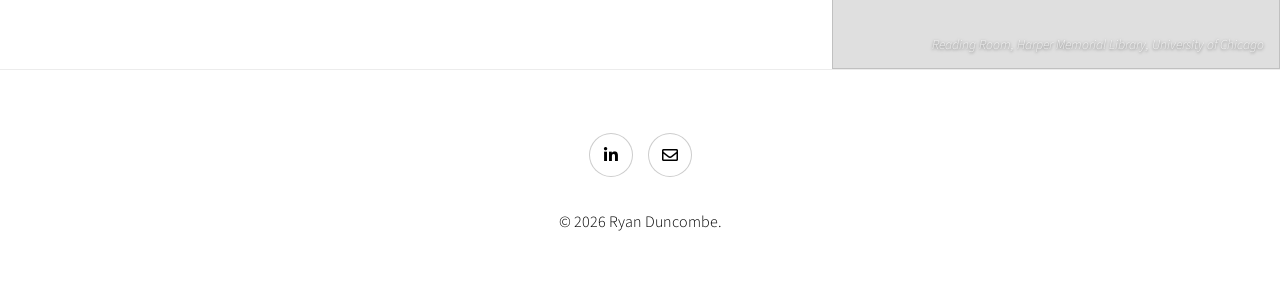
==== commit 29a1036f: "fixed index.html" ====
--- a/index.html
+++ b/index.html
@@ -58,7 +58,7 @@
 					<section class="spotlight style1 orient-right content-align-left image-position-center onscroll-image-fade-in" id="about">
 						<div class="content">
 							<h2>About me</h2>
-							<p>I'm a Senior Scientist at the Mirror Biology Dialogues Fund, where I research the feasibility and risks of creating mirror bacteria (more on this below). I care a lot about making the world safer from pathogens and other biological risks. I received my PhD in immunology from the University of Chicago and have experience in vaccine development and biosecurity.</p>
+							<p>I'm a scientist who likes learning new things and verifying them to be true, as best I can. I care a lot about making the world safer from pathogens and other biological risks. My training is in immunology, but my work experience spans immunology, biochemistry, vaccine development, and research on emerging biological risks.</p>
 							<p>I live in Pacifica, California, just south of San Francisco. Below is an overview of my research projects past and present, in reverse chronological order.</p>
 						</div>
 						<div class="image">
@@ -71,19 +71,19 @@
 					<section class="wrapper style1 align-center" id="research">
 						<div class="inner">
 							<h2>Research</h2>
-							<p>My work experience spans immunology, vaccine development, and biosecurity. Below is an overview of projects past and present, in reverse chronological order.</p>
+							<p>Below is an overview of projects past and present, in reverse chronological order.</p>
 						</div>
 					</section>-->
 
 				<!-- Mirror Biology -->
 					<section class="spotlight style1 orient-left content-align-left image-position-center onscroll-image-fade-in">
 						<div class="content">
-							<h2>Mirror Bacteria &amp; MBDF</h2>
-							<p>I currently work at the Mirror Biology Dialogues Fund as a Senior Scientist, where I research the feasibility, risks, and governance options for mirror bacteria: synthetic organisms constructed from mirror-image biomolecules that pose severe environmental and immunological risks. I helped co-author the 2024 Technical Report on Mirror Bacteria. My work also examines how emerging technologies may accelerate key capabilities in this space, and I regularly engage with scientists, biosecurity experts, and policymakers to assess the risks and mitigation strategies. I recently presented a Build-A-Cell seminar on the topic, which you can view below. I spoke too quickly.</p>
+							<h2>Mirror bacteria &amp; MBDF</h2>
+							<p>I currently work at the Mirror Biology Dialogues Fund as a Senior Scientist, where I research the feasibility, risks, and governance options for mirror bacteria: hypothetical synthetic organisms constructed from mirror-image biomolecules that pose severe environmental and immunological risks. I helped co-author the 2024 Technical Report on Mirror Bacteria. My work also examines how emerging technologies may accelerate key capabilities in this space, and I regularly talk with scientists, biosecurity experts, and policymakers to assess the risks and potential mitigation strategies. I recently presented a Build-A-Cell seminar on the topic, which you can view below. I spoke too quickly.</p>
 							<ul class="actions stacked">
 								<li><a href="https://mbdf.org" class="button wide">About MBDF</a></li>
 								<li><a href="https://stacks.stanford.edu/file/druid:cv716pj4036/Technical%20Report%20on%20Mirror%20Bacteria%20Feasibility%20and%20Risks.pdf" class="button wide">Technical Report</a></li>
-								<li><a href="https://www.youtube.com/watch?v=lYLIywiVwXE" class="button wide">Build a Cell Seminar</a></li>
+								<li><a href="https://www.youtube.com/watch?v=lYLIywiVwXE" class="button wide">Build-A-Cell Seminar</a></li>
 							</ul>
 						</div>
 						<div class="image">
@@ -95,7 +95,7 @@
 				<!-- Vaccines & Global Health -->
 					<section class="spotlight style1 orient-right content-align-left image-position-center onscroll-image-fade-in">
 						<div class="content">
-							<h2>Vaccines &amp; Global Health</h2>
+							<h2>Vaccines &amp; global health</h2>
 							<p>Before MBDF, I worked at 1Day Sooner, where I led a team of researchers to push for accelerating the rollout of the (then) newly approved R21 malaria vaccine in Africa, primarily by conducting cost-efficacy analyses and regulatory advocacy. Before that, I worked at Alvea, a small biotech startup where I helped design and test three vaccine candidates in preclinical trials: a shelf-stable DNA vaccine against Omicron BA.2, an 18-valent inhalable SARS-CoV-2 vaccine, and a 25-valent pan-influenza A vaccine. I was also a 2022 Emerging Leader in Biosecurity Initiative Fellow at the Johns Hopkins Center for Health Security. I have co-authored a biosecurity report with the Council on Strategic Risks and have written about vaccine science for Asimov Press.</p>
 							<ul class="actions stacked">
 								<li><a href="https://www.cgdev.org/publication/avoiding-another-lost-decade-malaria-vaccines" class="button wide">Accelerating Malaria Vaccines</a></li>
